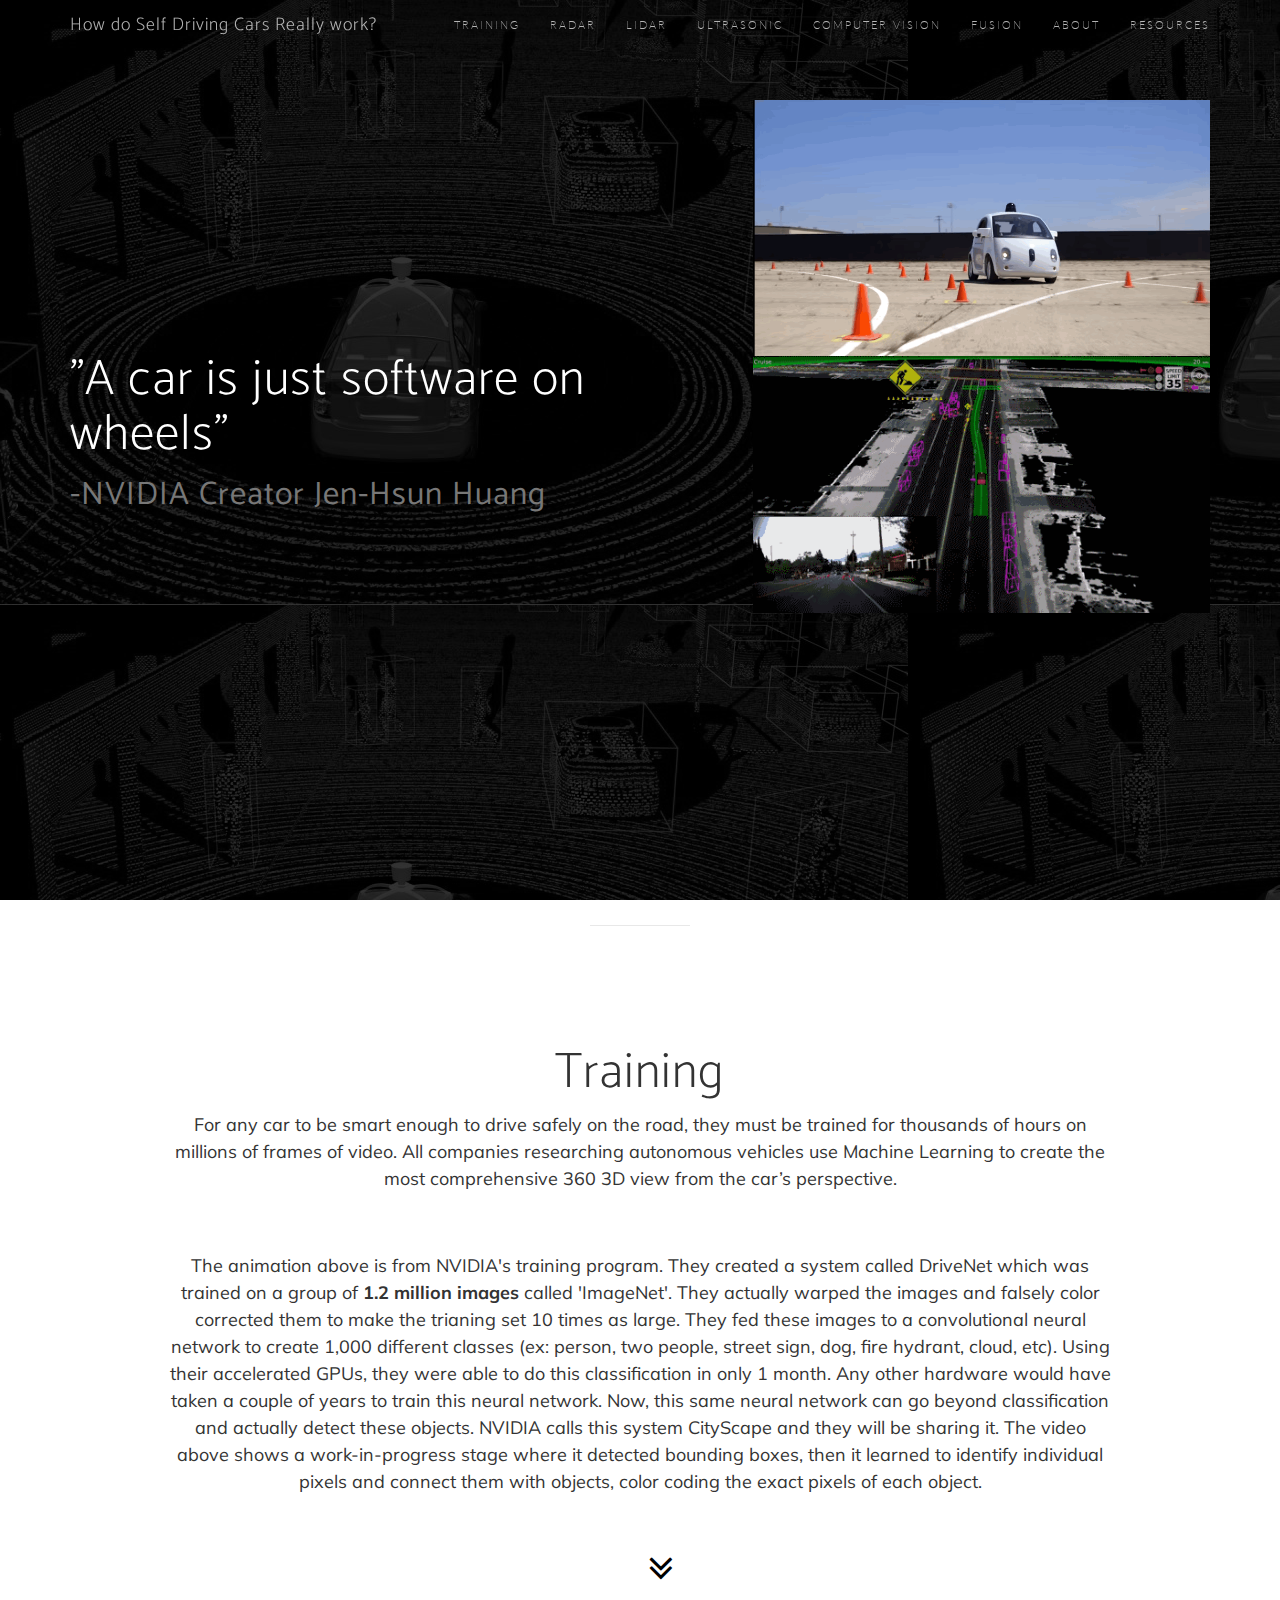
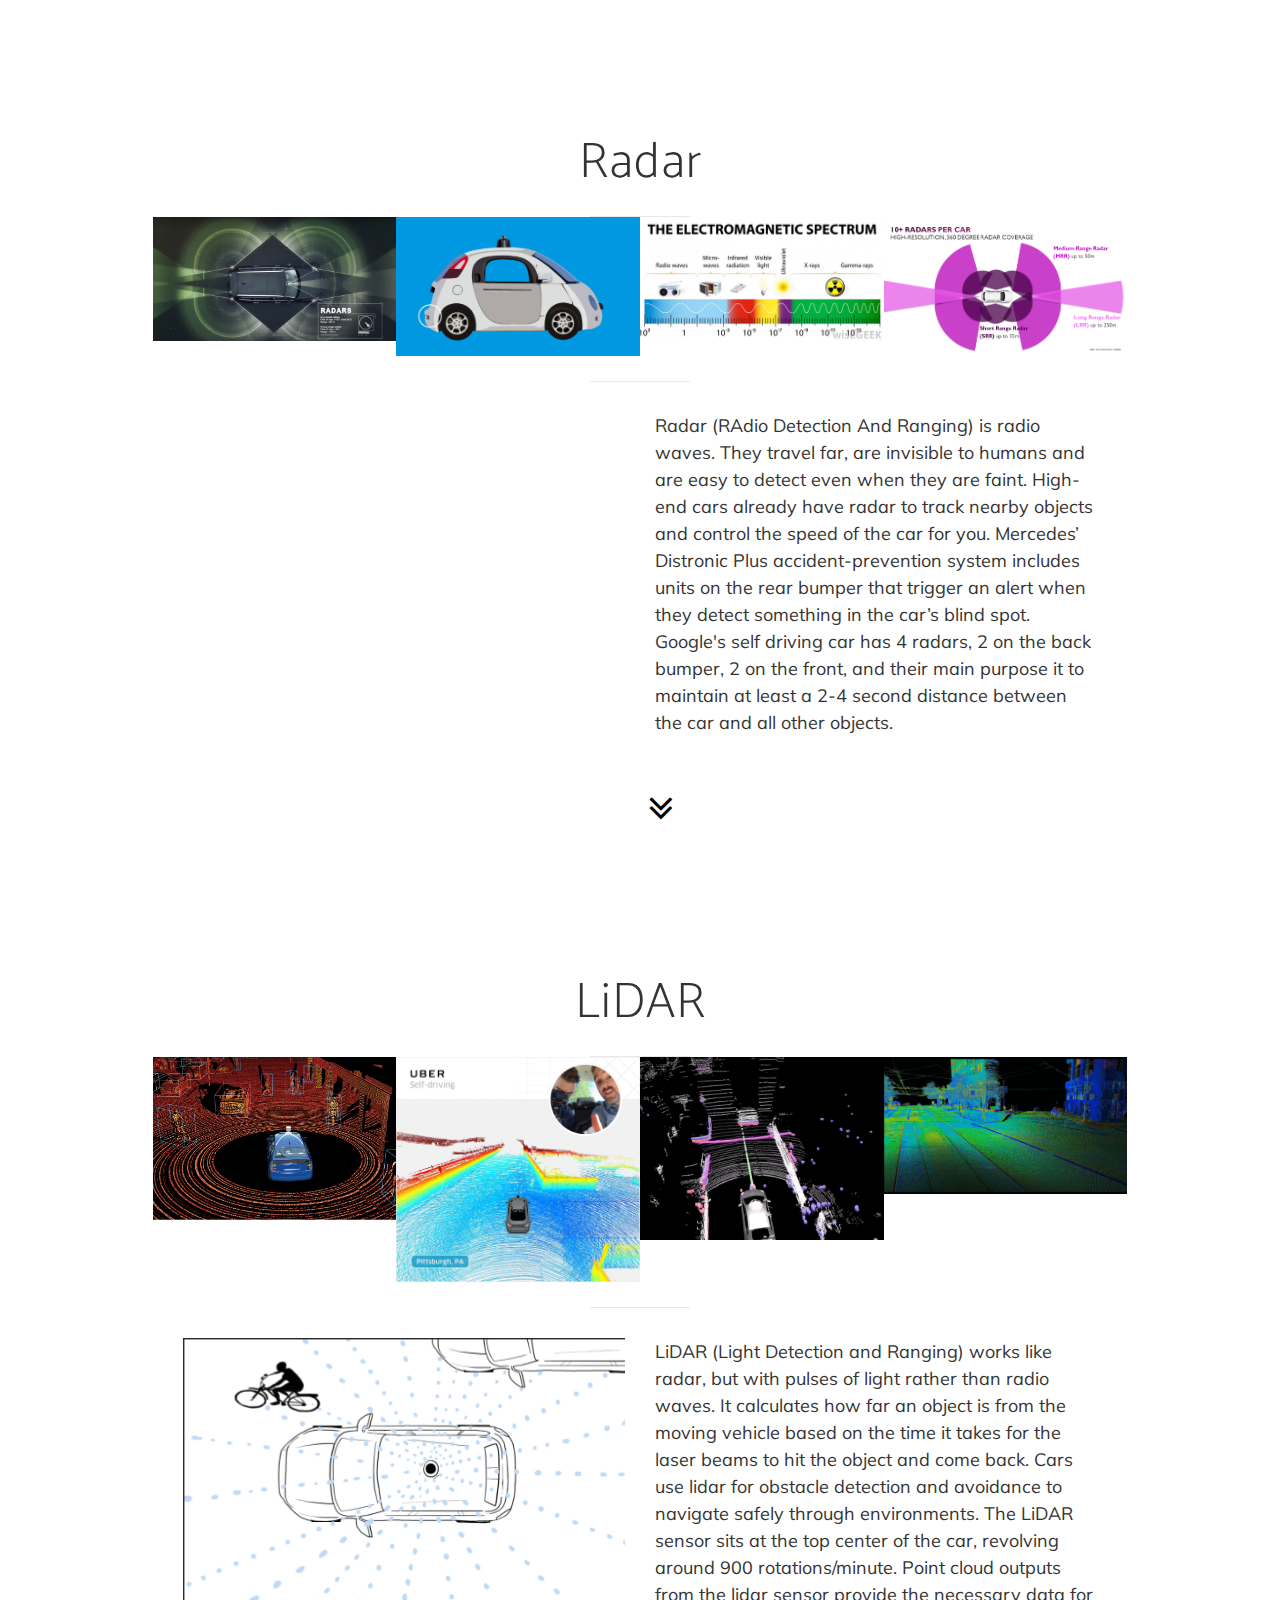
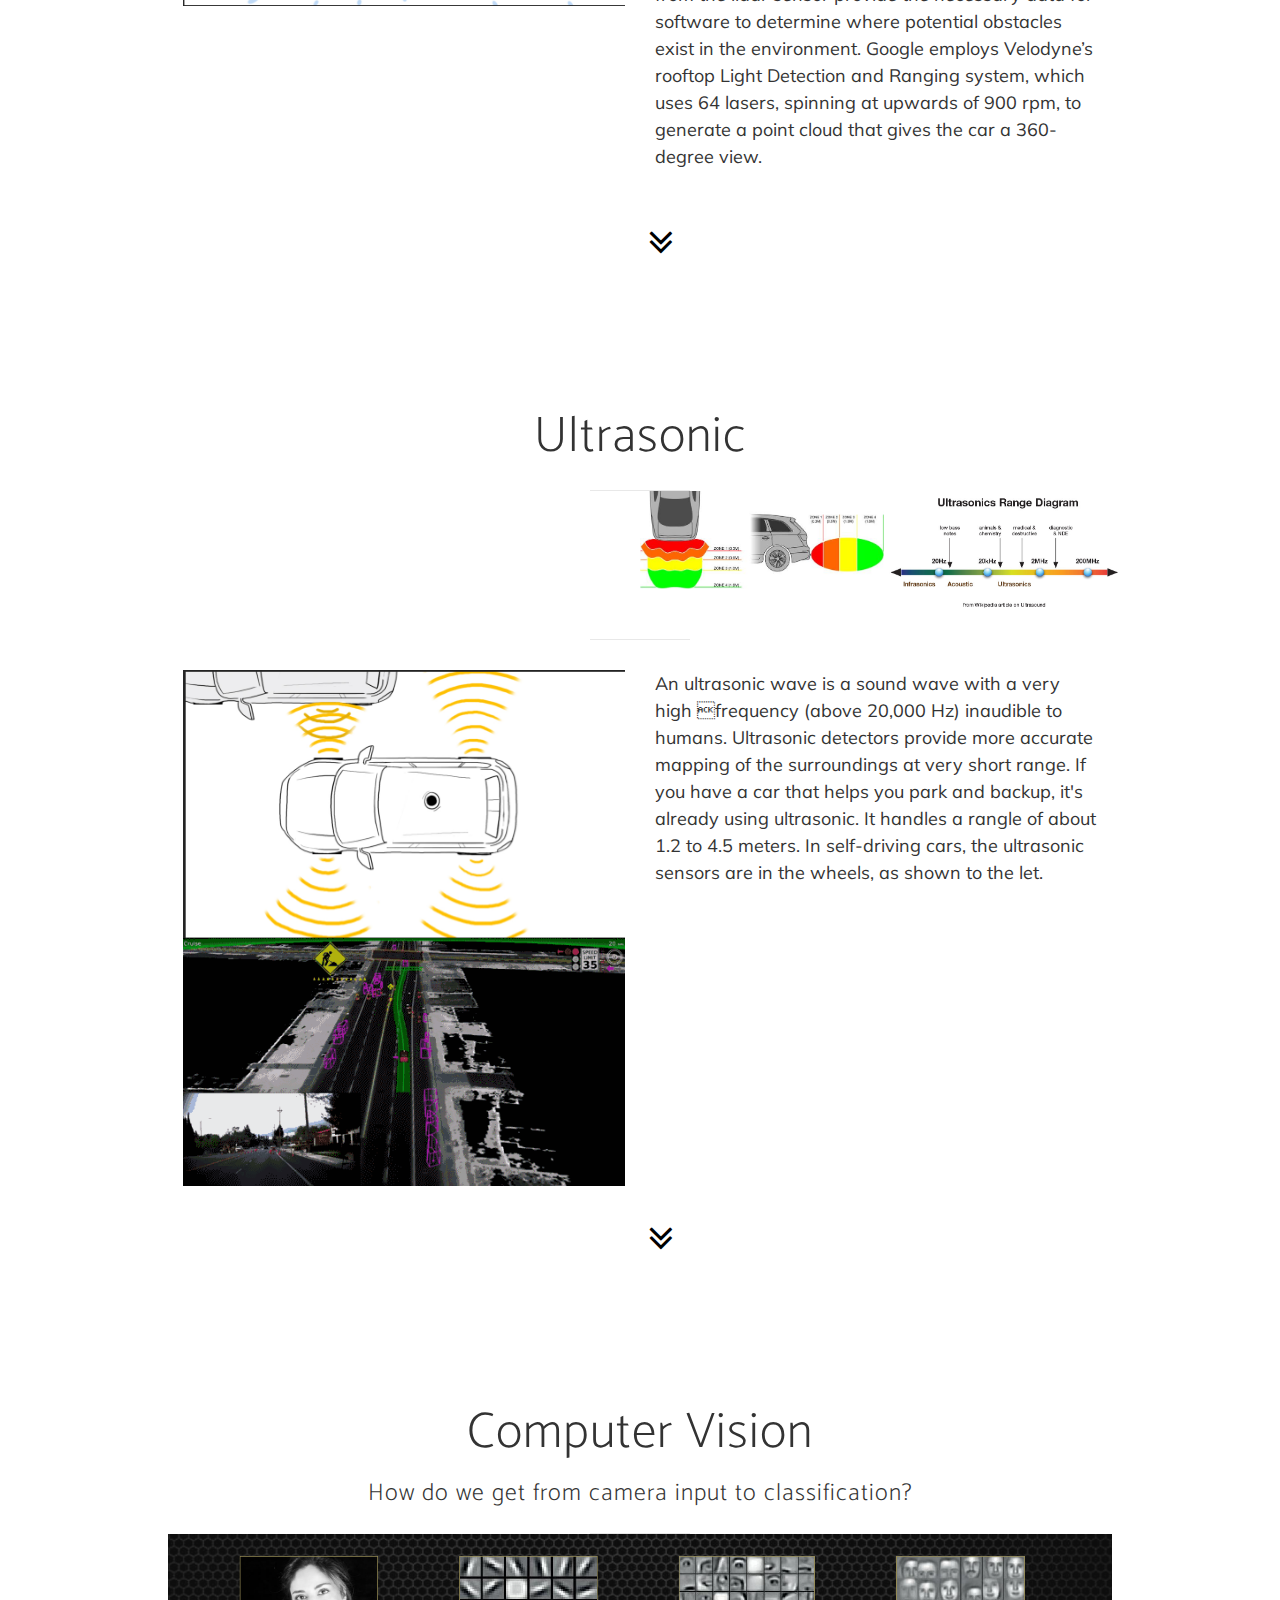
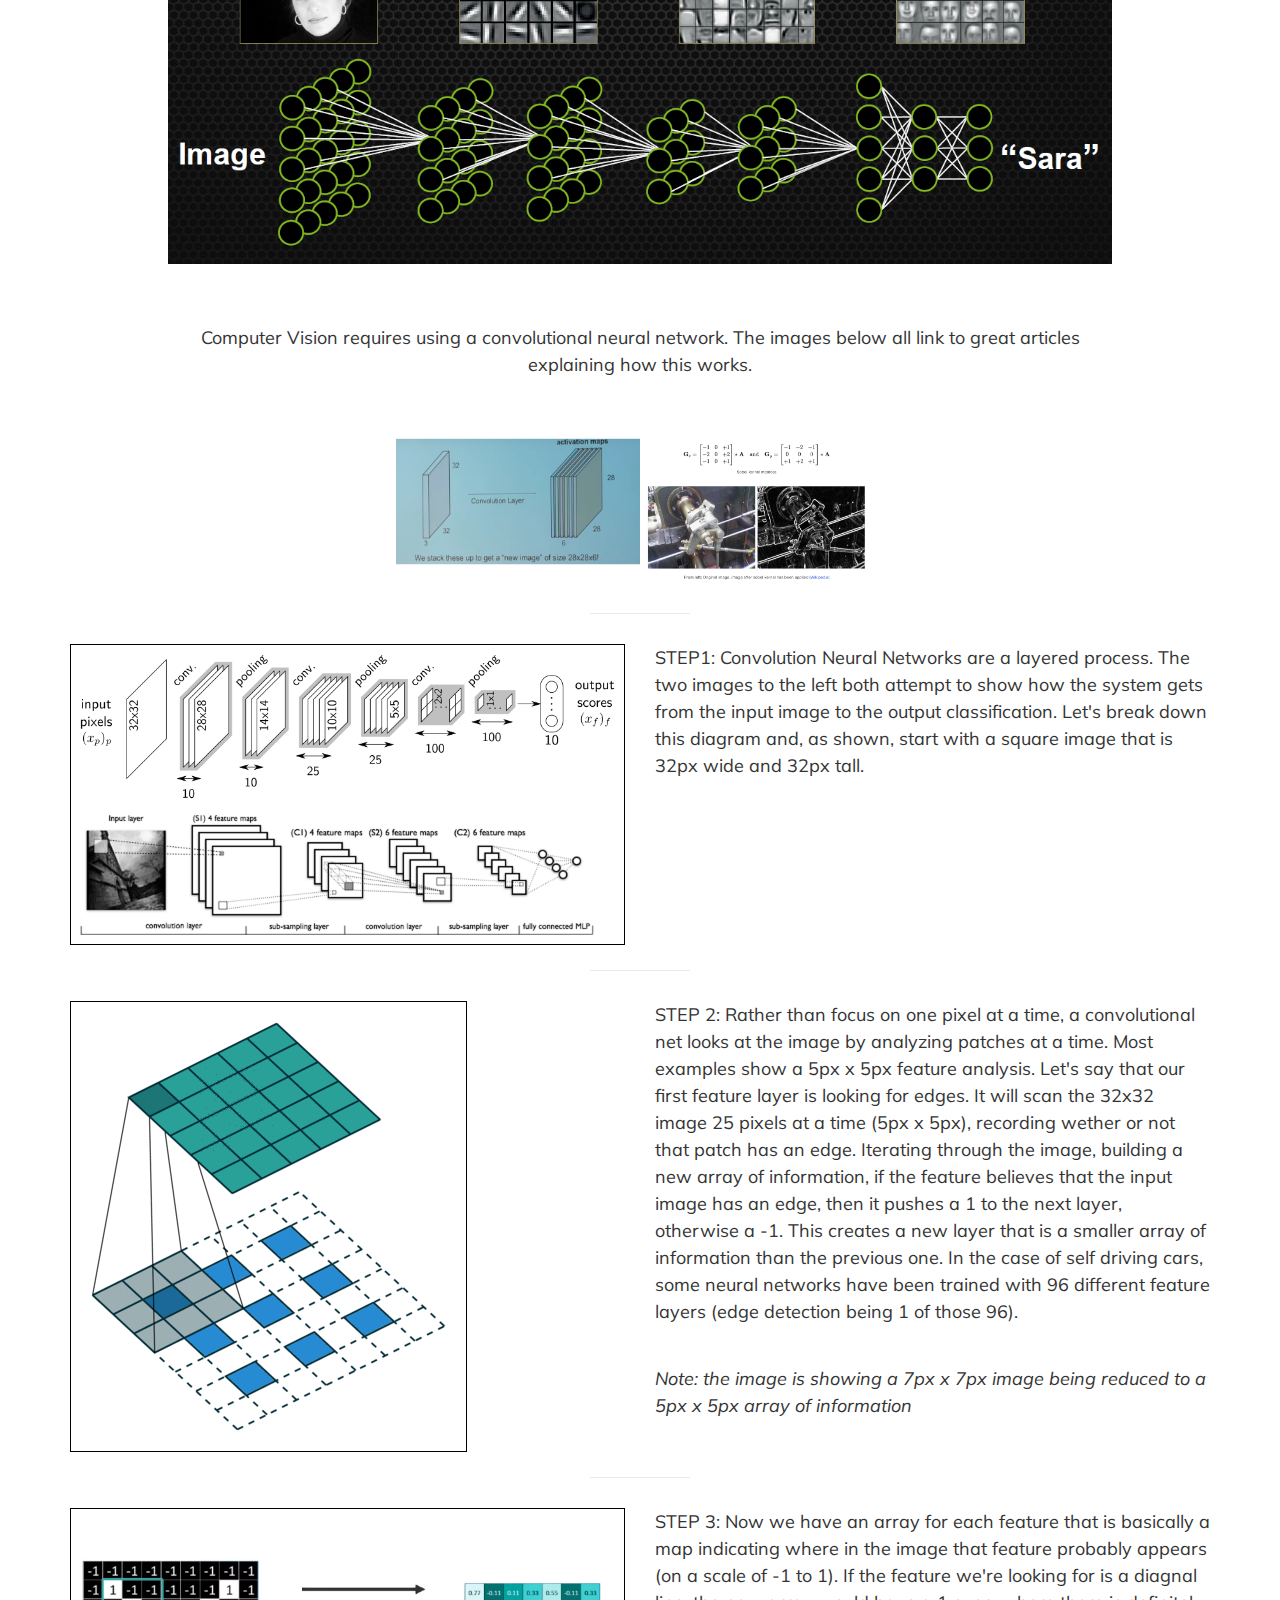
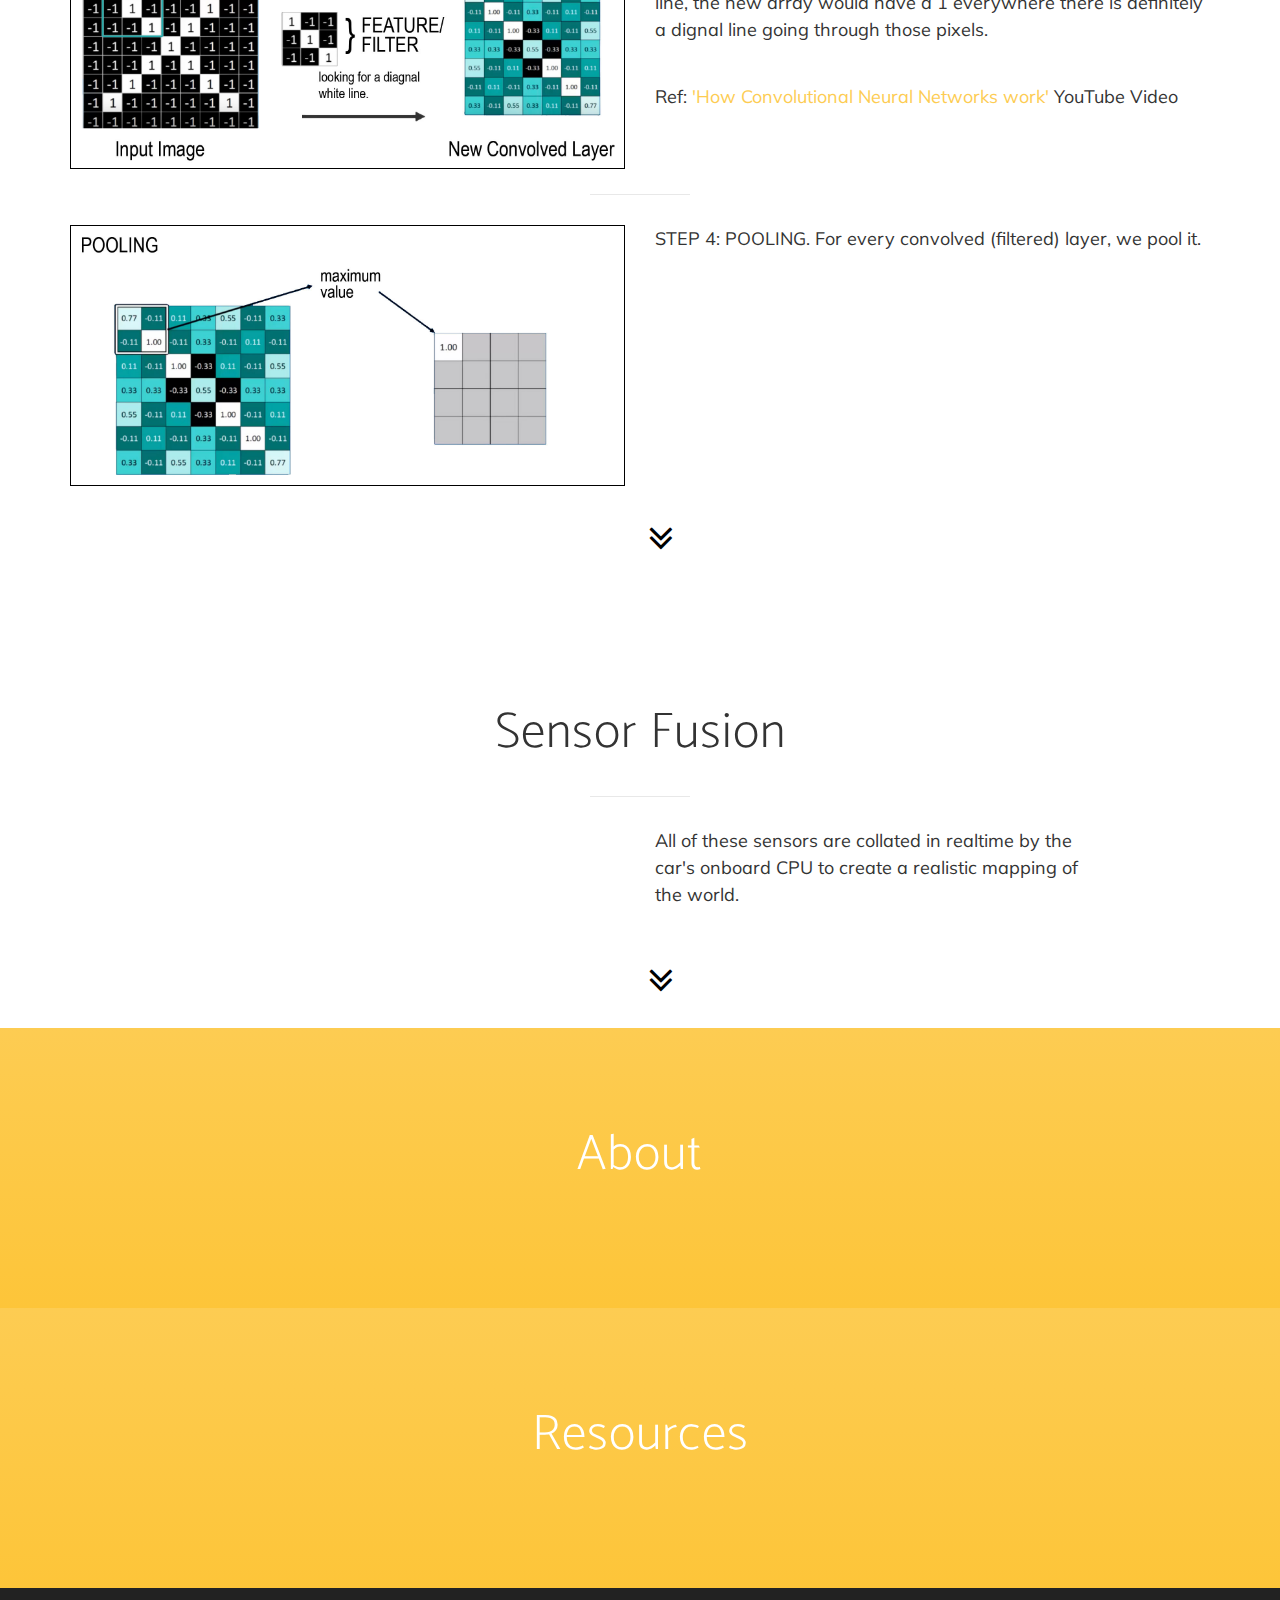
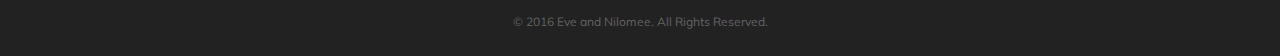
==== index.html @ af807de6 "added us drawing" ====
<!DOCTYPE html>
<html lang="en">

<head>

  <meta charset="utf-8">
  <meta http-equiv="X-UA-Compatible" content="IE=edge">
  <meta name="viewport" content="width=device-width, initial-scale=1">
  <meta name="description" content="">
  <meta name="author" content="">

  <title>Software on Wheels</title>

  <!-- Bootstrap Core CSS -->
  <link href="vendor/bootstrap/css/bootstrap.min.css" rel="stylesheet">

  <!-- Custom Fonts -->
  <link href="https://fonts.googleapis.com/css?family=Lato" rel="stylesheet">
  <link href="https://fonts.googleapis.com/css?family=Catamaran:100,200,300,400,500,600,700,800,900" rel="stylesheet">
  <link href="https://fonts.googleapis.com/css?family=Muli" rel="stylesheet">

  <!-- Plugin CSS -->
  <link rel="stylesheet" href="vendor/font-awesome/css/font-awesome.min.css">
  <link rel="stylesheet" href="vendor/simple-line-icons/css/simple-line-icons.css">
  <link rel="stylesheet" href="vendor/device-mockups/device-mockups.min.css">

  <!-- Theme CSS -->
  <link href="css/new-age.css" rel="stylesheet">



</head>

<body id="page-top">

  <nav id="mainNav" class="navbar navbar-default navbar-fixed-top">
    <div class="container">
      <!-- Brand and toggle get grouped for better mobile display -->
      <div class="navbar-header">
        <button type="button" class="navbar-toggle collapsed" data-toggle="collapse" data-target="#bs-example-navbar-collapse-1">
          <span class="sr-only">Toggle navigation</span> Menu <i class="fa fa-bars"></i>
        </button>
        <a class="navbar-brand page-scroll" href="#page-top">How do Self Driving Cars Really work?
        </a>
      </div>

      <!-- Collect the nav links, forms, and other content for toggling -->
      <div class="collapse navbar-collapse" id="bs-example-navbar-collapse-1">
        <ul class="nav navbar-nav navbar-right">
          <li>
            <a class="page-scroll" href="#training">Training</a>
          </li>
          <li>
            <a class="page-scroll" href="#radar">Radar</a>
          </li>

          <li>
            <a class="page-scroll" href="#lidar">Lidar</a>
          </li>

          <li>
            <a class="page-scroll" href="#ultrasonic">UltraSonic</a>
          </li>

          <li>
            <a class="page-scroll" href="#cv">Computer Vision</a>
          </li>
          <li>
            <a class="page-scroll" href="#fusion">Fusion</a>
          </li>
          <!-- <li>
          <a class="page-scroll" href="#contact">GPS</a>
        </li> -->
        <li>
          <a class="page-scroll" href="#about">About</a>
        </li>
        <li>
          <a class="page-scroll" href="#resources">Resources</a>
        </li>
      </ul>
    </div>
    <!-- /.navbar-collapse -->
  </div>
  <!-- /.container-fluid -->
</nav>

<header>
  <div class="container">
    <div class="row">
      <div class="col-sm-7">
        <div class="header-content">
          <div class="header-content-inner">
            <h1>"A car is just software on wheels" <br><small>-NVIDIA Creator Jen-Hsun Huang
            </small></h1>
          </div>
        </div>
      </div>
      <div class="col-sm-5">

        <div class="device-container">
          <a href="http://vicinitysolutions.co.nz/geoblog.php" target="_blank">
            <img src="img/cd.gif" class="img-responsive" alt="" >
          </a>
          <a href="http://slides.com/wilthomason/computer-vision" target="_blank">
            <img src="img/roadcv.gif" class="img-responsive" alt="" >
          </a>
          <!--  <div class="device-mockup iphone6_plus portrait white">
          <div class="device">
          <div class="screen">
          <img src="img/lidar/1.jpg" class="img-responsive" alt="">
        </div>
        <div class="button">
      </div>
    </div>
  </div>-->
</div>
</div>
</div>
</div>
</header>

<hr width="90%"></hr>


<section id="training" class="features">
  <div class="container">
    <div class="row">
      <div class="col-lg-10 col-lg-offset-1 text-center">
        <h2>Training</h2>


        <p> For any car to be smart enough to drive safely on the road, they must be trained for thousands of hours on millions of frames of video.

          All companies researching autonomous vehicles use Machine Learning to create the most comprehensive 360 3D view from the car’s perspective.


        </p>
        <a href="https://www.youtube.com/watch?v=KkpxA5rXjmA" target="_blank">
          <img src="img/lidar/cv.gif" alt=""></a>
          <br>
          <br>
          <p>The animation above is from NVIDIA's training program. They created a system called DriveNet which was trained on a group of <strong> 1.2 million images</strong> called 'ImageNet'. They actually warped the images and falsely color corrected them to make the trianing set 10 times as large.
            They fed these images to a convolutional neural network to create 1,000 different classes (ex: person, two people, street sign, dog, fire hydrant, cloud, etc). Using their accelerated GPUs, they
            were able to do this classification in only 1 month. Any other hardware would have taken a couple of years to train this neural network.
            Now, this same neural network can go beyond classification and actually detect these objects. NVIDIA calls this system CityScape and they will be sharing it. The video above shows a work-in-progress stage where it detected bounding boxes, then it learned to identify individual pixels and connect them with objects, color coding the exact pixels of each object.
          </p>


        </div>
      </div>
      <div class="col-sm-6">

        <!-- <p>Radar is Radio waves.
        They travel far, are invisible to humans and are easy to detect even when they are faint. High-end cars already bristle with radar, which can track nearby objects. For instance, Mercedes’ Distronic Plus, an accident-prevention system, includes units on the rear bumper that trigger an alert when they detect something in the car’s blind spot.
      </p> -->
    </div>

  </div>
</div>
</div>
<a href="#radar" class="btn btn-circle page-scroll"><i class="fa fa-angle-double-down animated"></i></a>


</section>





<section id="radar" class="features">
  <div class="container">
    <div class="row">
      <div class="col-lg-10 col-lg-offset-1 text-center">
        <h2>Radar</h2>
        <hr class="small">
        <div class="row">
          <div class="col-sm-3" id="tight-grid">
            <div class="portfolio-item">
              <a href="https://www.youtube.com/watch?v=rmY1irCK3iw">
                <img class="img-portfolio img-responsive" src="img/radar/radar.png">
              </a>
            </div>
          </div>
          <div class="col-sm-3" id="tight-grid">
            <div class="portfolio-item">
              <a href="#">
                <img class="img-portfolio img-responsive" src="img/radar/grad.png">
              </a>
            </div>
          </div>
          <div class="col-sm-3" id="tight-grid">
            <div class="portfolio-item">
              <a href="#">
                <img class="img-portfolio img-responsive" src="img/radar/spectrum.jpg">
              </a>
            </div>
          </div>
          <div class="col-sm-3" id="tight-grid">
            <div class="portfolio-item">
              <a href="#">
                <img class="img-portfolio img-responsive" src="img/radar/large.png">
              </a>
            </div>
          </div>
        </div>

      </div>

    </div>

  </div>
  <hr class="spacer"></hr>
  <div class="container">
    <div class="row">
      <div class="col-lg-10 col-lg-offset-1 text-left">
        <div class="col-sm-6">

          <div class="device-container">
            <img src="img/drawing_radar2.jpg" class="img-responsive" alt="" >


            <!-- <a href="http://slides.com/wilthomason/computer-vision" target="_blank">
              <img src="img/roadcv.gif" class="img-responsive" alt="" >
            </a> -->

          </div>
        </div>
        <div class="col-sm-6">

          <p>Radar (RAdio Detection And Ranging) is radio waves.
            They travel far, are invisible to humans and are easy to detect even when they are faint. High-end cars already have radar to track nearby objects and control the speed of the car for you. Mercedes’ Distronic Plus accident-prevention system includes units on the rear bumper that trigger an alert when they detect something in the car’s blind spot. Google's self driving car has 4 radars, 2 on the back bumper, 2 on the front, and their main purpose it to maintain at least a 2-4 second distance between the car and all other objects.
          </p>
        </div>

      </div>
    </div>
  </div>
  <a href="#lidar" class="btn btn-circle page-scroll"><i class="fa fa-angle-double-down animated"></i></a>


</section>









<section id="lidar" class="features">
  <div class="container">
    <div class="row">
      <div class="col-lg-10 col-lg-offset-1 text-center">
        <h2>LiDAR</h2>
        <hr class="small">
        <div class="row">
          <div class="col-sm-3" id="tight-grid">
            <div class="portfolio-item">
              <a href="#">
                <img class="img-portfolio img-responsive" src="img/lidar/1.jpg">
              </a>
            </div>
          </div>
          <div class="col-sm-3" id="tight-grid">
            <div class="portfolio-item">
              <a href="#">
                <img class="img-portfolio img-responsive" src="img/lidar/0.gif">
              </a>
            </div>
          </div>
          <div class="col-sm-3" id="tight-grid">
            <div class="portfolio-item">
              <a href="#">
                <img class="img-portfolio img-responsive" src="img/lidar/2.gif">
              </a>
            </div>
          </div>
          <div class="col-sm-3" id="tight-grid">
            <div class="portfolio-item">
              <a href="#">
                <img class="img-portfolio img-responsive" src="img/lidar/3.gif">
              </a>
            </div>
          </div>
        </div>

      </div>

    </div>

  </div>
  <hr class="spacer"></hr>
  <div class="container">
    <div class="row">
      <div class="col-lg-10 col-lg-offset-1 text-left">
        <div class="col-sm-6">

          <div class="device-container">
            <a href="" target="_blank">
              <img src="img/drawing_lidar1.jpg" class="img-responsive" alt="" >
            </a>
            <!-- <a href="http://slides.com/wilthomason/computer-vision" target="_blank">
              <img src="img/roadcv.gif" class="img-responsive" alt="" >
            </a> -->

          </div>
        </div>
        <div class="col-sm-6">

          <p>LiDAR (Light Detection and Ranging) works like radar, but with pulses of light rather than radio waves.
            It calculates how far an object is from the moving vehicle based on the time it takes for the laser beams to hit the object and come back.

            Cars use lidar for obstacle detection and avoidance to navigate safely through environments. The LiDAR sensor sits at the top center of the car, revolving around 900 rotations/minute. Point cloud outputs from the lidar sensor provide the necessary data for software to determine where potential obstacles exist in the environment. Google employs Velodyne’s rooftop Light Detection and Ranging system, which uses 64 lasers, spinning at upwards of 900 rpm, to generate a point cloud that gives the car a 360-degree view.
          </p>
        </div>

      </div>
    </div>
  </div>

  <a href="#ultrasonic" class="btn btn-circle page-scroll"><i class="fa fa-angle-double-down animated"></i></a>


</section>






<section id="ultrasonic" class="features">
  <div class="container">
    <div class="row">
      <div class="col-lg-10 col-lg-offset-1 text-center">
        <h2>Ultrasonic</h2>
        <hr class="small">
        <div class="row">
          <div class="col-sm-3" id="tight-grid">
            <div class="portfolio-item">
              <a href="#">
                <!-- <img class="img-portfolio img-responsive" src="img/bg-cta.jpg"> -->
              </a>
            </div>
          </div>
          <div class="col-sm-3" id="tight-grid">
            <div class="portfolio-item">
              <a href="#">
                <!-- <img class="img-portfolio img-responsive" src="img/bg-cta.jpg"> -->
              </a>
            </div>
          </div>
          <div class="col-sm-3" id="tight-grid">
            <div class="portfolio-item">
              <a href="#">
                <img class="img-portfolio img-responsive" src="img/ultra/2.jpg">
              </a>
            </div>
          </div>
          <div class="col-sm-3" id="tight-grid">
            <div class="portfolio-item">
              <a href="#">
                <img class="img-portfolio img-responsive" src="img/ultra/1.jpg">
              </a>
            </div>
          </div>
        </div>

      </div>

    </div>

  </div>
  <hr class="spacer"></hr>
  <div class="container">
    <div class="row">
      <div class="col-lg-10 col-lg-offset-1 text-left">
        <div class="col-sm-6">

          <div class="device-container">
              <img src="img/drawing_radar1.jpg" class="img-responsive" alt="" >

            <a href="http://slides.com/wilthomason/computer-vision" target="_blank">
              <img src="img/roadcv.gif" class="img-responsive" alt="" >
            </a>

          </div>
        </div>
        <div class="col-sm-6">

          <p>An ultrasonic wave is a sound wave with a very high frequency (above 20,000 Hz) inaudible to humans. Ultrasonic detectors provide more accurate mapping of the surroundings at very short range. If you have a car that helps you park and backup, it's already using ultrasonic. It handles a rangle of about 1.2 to 4.5 meters. In self-driving cars, the ultrasonic sensors are in the wheels, as shown to the let.
          </p>
        </div>

      </div>
    </div>
    <a href="#cv" class="btn btn-circle page-scroll"><i class="fa fa-angle-double-down animated"></i></a>
  </div>


</section>




<section id="cv" class="features">
  <div class="container">
    <div class="row">
      <div class="col-lg-10 col-lg-offset-1 text-center">
        <h2>Computer Vision</h2>
        <h3>How do we get from camera input to classification?</h3>
        <hr class="small">
        <a href="#">
          <img class="img-portfolio img-responsive" src="img/sara.png">
        </a>
        <br>
        <br>
        <br>
        <p>Computer Vision requires using a convolutional neural network. The images below all link to great articles explaining how this works.
        </p>
        <br><br>
        <div class="row">
          <div class="col-sm-3" id="tight-grid">
            <div class="portfolio-item">
              <iframe class="img-portfolio img-responsive" width="284" height="160" src="https://www.youtube.com/embed/FmpDIaiMIeA" frameborder="0" allowfullscreen></iframe>
              <!-- <a href="https://www.youtube.com/watch?v=FmpDIaiMIeA">
              <img class="img-portfolio img-responsive" src="img/cv/cv1.png">
            </a> -->
          </div>
        </div>
        <div class="col-sm-3" id="tight-grid">
          <div class="portfolio-item">
            <a href="https://medium.com/technologymadeeasy/the-best-explanation-of-convolutional-neural-networks-on-the-internet-fbb8b1ad5df8#.l7ge7e5l0" target="_blank">
              <img class="img-portfolio img-responsive" src="img/cv/cvB.png">
            </a>
          </div>
        </div>
        <div class="col-sm-3" id="tight-grid">
          <div class="portfolio-item">
            <a href="https://indico.io/blog/exploring-computer-vision-convolutional-neural-nets/" target="_blank">
              <img class="img-portfolio img-responsive" src="img/cv/cv2.png">
            </a>
          </div>

        </div>
        <div class="col-sm-3" id="tight-grid">
          <div class="portfolio-item">
            <a href="#">
              <!-- <img class="img-portfolio img-responsive" src="img/ultra/1.jpg"> -->
            </a>
          </div>
        </div>


      </div>

    </div>

  </div>

</div>
<hr class="spacer"></hr>
<div class="container">
  <div class="row">
    <!-- <div class="col-lg-10 col-lg-offset-1 text-left"> -->
      <div class="col-sm-6">

        <div class="device-container bordered-img">
          <a href="" target="_blank">
            <img src="img/cv/cv_layers.png" class="img-responsive" alt="" >
          </a>
          <a href="" target="_blank">
            <img src="img/cv/cv_layers2.png" class="img-responsive" alt="" >
          </a>



        </div>
      </div>
      <div class="col-sm-6">

        <div class="device-container">
          <p>STEP1: Convolution Neural Networks are a layered process. The two images to the left both attempt to show how the system gets from the input image to the output classification. Let's break down this diagram and, as shown, start with a square image that is 32px wide and 32px tall.</p>


        </div>
      </div>





  </div>

    <hr class="spacer"></hr>

  <div class="row">
      <div class="col-sm-6">
        <div class="device-container">
          <a href="" target="_blank">
            <img src="img/cv/cv_feature.gif" class="img-responsive bordered-img" alt="">
          </a>
        </div>
      </div>
      <div class="col-sm-6">

        <div class="device-container">
          <p>STEP 2: Rather than focus on one pixel at a time, a convolutional net looks at the image by analyzing patches at a time. Most examples show a 5px x 5px feature analysis. Let's say that our first feature layer is looking for edges. It will scan the 32x32 image 25 pixels at a time (5px x 5px), recording wether or not that patch has an edge. Iterating through the image, building a new array of information, if the feature believes that the input image has an edge, then it pushes a 1 to the next layer, otherwise a -1.
            This creates a new layer that is a smaller array of information than the previous one.
            In the case of self driving cars, some neural networks have been trained with 96 different feature layers (edge detection being 1 of those 96).
          </p>
          <br>
          <p><i>Note: the image is showing a 7px x 7px image being reduced to a 5px x 5px array of information</i></p>
        </div>
      </div>
  </div>


  <hr class="spacer"></hr>

<div class="row">
    <div class="col-sm-6">
      <div class="device-container">
        <a href="" target="_blank">
          <img src="img/cv/pooling.jpg" class="img-responsive bordered-img" alt="">
        </a>
      </div>
    </div>
    <div class="col-sm-6">

      <div class="device-container">
        <p>STEP 3: Now we have an array for each feature that is basically a map indicating where in the image that feature probably appears (on a scale of -1 to 1). If the feature we're looking for is a diagnal line, the new array would have a 1 everywhere there is definitely a dignal line going through those pixels.
        </p>

        <br>
        <p>Ref: <a href="https://www.youtube.com/watch?v=FmpDIaiMIeA"> 'How Convolutional Neural Networks work' </a> YouTube Video</p>
      </div>
    </div>
</div>




<hr class="spacer"></hr>

<div class="row">
  <div class="col-sm-6">
    <div class="device-container">
      <a href="" target="_blank">
        <img src="img/cv/poolingB.jpg" class="img-responsive bordered-img" alt="">
      </a>
    </div>
  </div>
  <div class="col-sm-6">

    <div class="device-container">
      <p>STEP 4: POOLING. For every convolved (filtered) layer, we pool it.
      </p>

      <br>
    </div>
  </div>
</div>






</div>







<a href="#fusion" class="btn btn-circle page-scroll"><i class="fa fa-angle-double-down animated"></i></a>


</section>


<section id="fusion" class="features">
  <div class="container">
    <div class="row">
      <div class="col-lg-10 col-lg-offset-1 text-center">
        <h2>Sensor Fusion</h2>
        <!-- <h3>How do we get from camera input to classification?</h3> -->

        <a href="#">
          <!-- <img class="img-portfolio img-responsive" src="img/sara.png"> -->
        </a>
        <div class="row">


        </div>

      </div>

    </div>

  </div>
  <hr class="spacer"></hr>
  <div class="container">
    <div class="row">
      <div class="col-lg-10 col-lg-offset-1 text-left">
        <div class="col-sm-6">

          <!-- <div class="device-container">
          <a href="http://vicinitysolutions.co.nz/geoblog.php" target="_blank">
          <img src="img/cd.gif" class="img-responsive" alt="" >
        </a>
        <a href="http://slides.com/wilthomason/computer-vision" target="_blank">
        <img src="img/roadcv.gif" class="img-responsive" alt="" >
      </a>

    </div> -->
  </div>
  <div class="col-sm-6">

    <p>All of these sensors are collated in realtime by the car's onboard CPU to create a realistic mapping of the world.
    </p>
  </div>

</div>
</div>
</div>
<a href="#about" class="btn btn-circle page-scroll"><i class="fa fa-angle-double-down animated"></i></a>


</section>

<!-- <section>
  <h2>Conclusion</h2>
  <p>On September 19, U.S. auto safety regulators released the <a href="https://www.transportation.gov/AV/federal-automated-vehicles-policy-september-2016">Department of Transportation’s Federal Automated Vehicles Policy</a>, effectively giving tech companies and automakers a greenlight to eliminate human supervision over autonomous vehicles. </p>
</section> -->





<section id="about" class="contact bg-primary">
  <div class="container">
    <h2>About</h2>

  </section>

  <section id="resources" class="contact bg-primary">
    <div class="container">
      <h2>Resources</h2>

    </section>

    <footer>
      <div class="container">
        <p>&copy; 2016 Eve and Nilomee. All Rights Reserved.</p>

      </div>
    </footer>

    <!-- jQuery -->
    <script src="vendor/jquery/jquery.min.js"></script>

    <!-- Bootstrap Core JavaScript -->
    <script src="vendor/bootstrap/js/bootstrap.min.js"></script>

    <!-- Plugin JavaScript -->
    <script src="https://cdnjs.cloudflare.com/ajax/libs/jquery-easing/1.3/jquery.easing.min.js"></script>

    <!-- Theme JavaScript -->
    <script src="js/new-age.min.js"></script>

  </body>

  </html>
---- vendor/simple-line-icons/css/simple-line-icons.css ----
@font-face {
  font-family: 'simple-line-icons';
  src: url('../fonts/Simple-Line-Icons.eot?v=2.3.2');
  src: url('../fonts/Simple-Line-Icons.eot?v=2.3.2#iefix') format('embedded-opentype'), url('../fonts/Simple-Line-Icons.woff2?v=2.3.2') format('woff2'), url('../fonts/Simple-Line-Icons.ttf?v=2.3.2') format('truetype'), url('../fonts/Simple-Line-Icons.woff?v=2.3.2') format('woff'), url('../fonts/Simple-Line-Icons.svg?v=2.3.2#simple-line-icons') format('svg');
  font-weight: normal;
  font-style: normal;
}
/*
 Use the following CSS code if you want to have a class per icon.
 Instead of a list of all class selectors, you can use the generic [class*="icon-"] selector, but it's slower:
*/
.icon-user,
.icon-people,
.icon-user-female,
.icon-user-follow,
.icon-user-following,
.icon-user-unfollow,
.icon-login,
.icon-logout,
.icon-emotsmile,
.icon-phone,
.icon-call-end,
.icon-call-in,
.icon-call-out,
.icon-map,
.icon-location-pin,
.icon-direction,
.icon-directions,
.icon-compass,
.icon-layers,
.icon-menu,
.icon-list,
.icon-options-vertical,
.icon-options,
.icon-arrow-down,
.icon-arrow-left,
.icon-arrow-right,
.icon-arrow-up,
.icon-arrow-up-circle,
.icon-arrow-left-circle,
.icon-arrow-right-circle,
.icon-arrow-down-circle,
.icon-check,
.icon-clock,
.icon-plus,
.icon-minus,
.icon-close,
.icon-exclamation,
.icon-organization,
.icon-trophy,
.icon-screen-smartphone,
.icon-screen-desktop,
.icon-plane,
.icon-notebook,
.icon-mustache,
.icon-mouse,
.icon-magnet,
.icon-energy,
.icon-disc,
.icon-cursor,
.icon-cursor-move,
.icon-crop,
.icon-chemistry,
.icon-speedometer,
.icon-shield,
.icon-screen-tablet,
.icon-magic-wand,
.icon-hourglass,
.icon-graduation,
.icon-ghost,
.icon-game-controller,
.icon-fire,
.icon-eyeglass,
.icon-envelope-open,
.icon-envelope-letter,
.icon-bell,
.icon-badge,
.icon-anchor,
.icon-wallet,
.icon-vector,
.icon-speech,
.icon-puzzle,
.icon-printer,
.icon-present,
.icon-playlist,
.icon-pin,
.icon-picture,
.icon-handbag,
.icon-globe-alt,
.icon-globe,
.icon-folder-alt,
.icon-folder,
.icon-film,
.icon-feed,
.icon-drop,
.icon-drawer,
.icon-docs,
.icon-doc,
.icon-diamond,
.icon-cup,
.icon-calculator,
.icon-bubbles,
.icon-briefcase,
.icon-book-open,
.icon-basket-loaded,
.icon-basket,
.icon-bag,
.icon-action-undo,
.icon-action-redo,
.icon-wrench,
.icon-umbrella,
.icon-trash,
.icon-tag,
.icon-support,
.icon-frame,
.icon-size-fullscreen,
.icon-size-actual,
.icon-shuffle,
.icon-share-alt,
.icon-share,
.icon-rocket,
.icon-question,
.icon-pie-chart,
.icon-pencil,
.icon-note,
.icon-loop,
.icon-home,
.icon-grid,
.icon-graph,
.icon-microphone,
.icon-music-tone-alt,
.icon-music-tone,
.icon-earphones-alt,
.icon-earphones,
.icon-equalizer,
.icon-like,
.icon-dislike,
.icon-control-start,
.icon-control-rewind,
.icon-control-play,
.icon-control-pause,
.icon-control-forward,
.icon-control-end,
.icon-volume-1,
.icon-volume-2,
.icon-volume-off,
.icon-calendar,
.icon-bulb,
.icon-chart,
.icon-ban,
.icon-bubble,
.icon-camrecorder,
.icon-camera,
.icon-cloud-download,
.icon-cloud-upload,
.icon-envelope,
.icon-eye,
.icon-flag,
.icon-heart,
.icon-info,
.icon-key,
.icon-link,
.icon-lock,
.icon-lock-open,
.icon-magnifier,
.icon-magnifier-add,
.icon-magnifier-remove,
.icon-paper-clip,
.icon-paper-plane,
.icon-power,
.icon-refresh,
.icon-reload,
.icon-settings,
.icon-star,
.icon-symbol-female,
.icon-symbol-male,
.icon-target,
.icon-credit-card,
.icon-paypal,
.icon-social-tumblr,
.icon-social-twitter,
.icon-social-facebook,
.icon-social-instagram,
.icon-social-linkedin,
.icon-social-pinterest,
.icon-social-github,
.icon-social-google,
.icon-social-reddit,
.icon-social-skype,
.icon-social-dribbble,
.icon-social-behance,
.icon-social-foursqare,
.icon-social-soundcloud,
.icon-social-spotify,
.icon-social-stumbleupon,
.icon-social-youtube,
.icon-social-dropbox {
  font-family: 'simple-line-icons';
  speak: none;
  font-style: normal;
  font-weight: normal;
  font-variant: normal;
  text-transform: none;
  line-height: 1;
  /* Better Font Rendering =========== */
  -webkit-font-smoothing: antialiased;
  -moz-osx-font-smoothing: grayscale;
}
.icon-user:before {
  content: "\e005";
}
.icon-people:before {
  content: "\e001";
}
.icon-user-female:before {
  content: "\e000";
}
.icon-user-follow:before {
  content: "\e002";
}
.icon-user-following:before {
  content: "\e003";
}
.icon-user-unfollow:before {
  content: "\e004";
}
.icon-login:before {
  content: "\e066";
}
.icon-logout:before {
  content: "\e065";
}
.icon-emotsmile:before {
  content: "\e021";
}
.icon-phone:before {
  content: "\e600";
}
.icon-call-end:before {
  content: "\e048";
}
.icon-call-in:before {
  content: "\e047";
}
.icon-call-out:before {
  content: "\e046";
}
.icon-map:before {
  content: "\e033";
}
.icon-location-pin:before {
  content: "\e096";
}
.icon-direction:before {
  content: "\e042";
}
.icon-directions:before {
  content: "\e041";
}
.icon-compass:before {
  content: "\e045";
}
.icon-layers:before {
  content: "\e034";
}
.icon-menu:before {
  content: "\e601";
}
.icon-list:before {
  content: "\e067";
}
.icon-options-vertical:before {
  content: "\e602";
}
.icon-options:before {
  content: "\e603";
}
.icon-arrow-down:before {
  content: "\e604";
}
.icon-arrow-left:before {
  content: "\e605";
}
.icon-arrow-right:before {
  content: "\e606";
}
.icon-arrow-up:before {
  content: "\e607";
}
.icon-arrow-up-circle:before {
  content: "\e078";
}
.icon-arrow-left-circle:before {
  content: "\e07a";
}
.icon-arrow-right-circle:before {
  content: "\e079";
}
.icon-arrow-down-circle:before {
  content: "\e07b";
}
.icon-check:before {
  content: "\e080";
}
.icon-clock:before {
  content: "\e081";
}
.icon-plus:before {
  content: "\e095";
}
.icon-minus:before {
  content: "\e615";
}
.icon-close:before {
  content: "\e082";
}
.icon-exclamation:before {
  content: "\e617";
}
.icon-organization:before {
  content: "\e616";
}
.icon-trophy:before {
  content: "\e006";
}
.icon-screen-smartphone:before {
  content: "\e010";
}
.icon-screen-desktop:before {
  content: "\e011";
}
.icon-plane:before {
  content: "\e012";
}
.icon-notebook:before {
  content: "\e013";
}
.icon-mustache:before {
  content: "\e014";
}
.icon-mouse:before {
  content: "\e015";
}
.icon-magnet:before {
  content: "\e016";
}
.icon-energy:before {
  content: "\e020";
}
.icon-disc:before {
  content: "\e022";
}
.icon-cursor:before {
  content: "\e06e";
}
.icon-cursor-move:before {
  content: "\e023";
}
.icon-crop:before {
  content: "\e024";
}
.icon-chemistry:before {
  content: "\e026";
}
.icon-speedometer:before {
  content: "\e007";
}
.icon-shield:before {
  content: "\e00e";
}
.icon-screen-tablet:before {
  content: "\e00f";
}
.icon-magic-wand:before {
  content: "\e017";
}
.icon-hourglass:before {
  content: "\e018";
}
.icon-graduation:before {
  content: "\e019";
}
.icon-ghost:before {
  content: "\e01a";
}
.icon-game-controller:before {
  content: "\e01b";
}
.icon-fire:before {
  content: "\e01c";
}
.icon-eyeglass:before {
  content: "\e01d";
}
.icon-envelope-open:before {
  content: "\e01e";
}
.icon-envelope-letter:before {
  content: "\e01f";
}
.icon-bell:before {
  content: "\e027";
}
.icon-badge:before {
  content: "\e028";
}
.icon-anchor:before {
  content: "\e029";
}
.icon-wallet:before {
  content: "\e02a";
}
.icon-vector:before {
  content: "\e02b";
}
.icon-speech:before {
  content: "\e02c";
}
.icon-puzzle:before {
  content: "\e02d";
}
.icon-printer:before {
  content: "\e02e";
}
.icon-present:before {
  content: "\e02f";
}
.icon-playlist:before {
  content: "\e030";
}
.icon-pin:before {
  content: "\e031";
}
.icon-picture:before {
  content: "\e032";
}
.icon-handbag:before {
  content: "\e035";
}
.icon-globe-alt:before {
  content: "\e036";
}
.icon-globe:before {
  content: "\e037";
}
.icon-folder-alt:before {
  content: "\e039";
}
.icon-folder:before {
  content: "\e089";
}
.icon-film:before {
  content: "\e03a";
}
.icon-feed:before {
  content: "\e03b";
}
.icon-drop:before {
  content: "\e03e";
}
.icon-drawer:before {
  content: "\e03f";
}
.icon-docs:before {
  content: "\e040";
}
.icon-doc:before {
  content: "\e085";
}
.icon-diamond:before {
  content: "\e043";
}
.icon-cup:before {
  content: "\e044";
}
.icon-calculator:before {
  content: "\e049";
}
.icon-bubbles:before {
  content: "\e04a";
}
.icon-briefcase:before {
  content: "\e04b";
}
.icon-book-open:before {
  content: "\e04c";
}
.icon-basket-loaded:before {
  content: "\e04d";
}
.icon-basket:before {
  content: "\e04e";
}
.icon-bag:before {
  content: "\e04f";
}
.icon-action-undo:before {
  content: "\e050";
}
.icon-action-redo:before {
  content: "\e051";
}
.icon-wrench:before {
  content: "\e052";
}
.icon-umbrella:before {
  content: "\e053";
}
.icon-trash:before {
  content: "\e054";
}
.icon-tag:before {
  content: "\e055";
}
.icon-support:before {
  content: "\e056";
}
.icon-frame:before {
  content: "\e038";
}
.icon-size-fullscreen:before {
  content: "\e057";
}
.icon-size-actual:before {
  content: "\e058";
}
.icon-shuffle:before {
  content: "\e059";
}
.icon-share-alt:before {
  content: "\e05a";
}
.icon-share:before {
  content: "\e05b";
}
.icon-rocket:before {
  content: "\e05c";
}
.icon-question:before {
  content: "\e05d";
}
.icon-pie-chart:before {
  content: "\e05e";
}
.icon-pencil:before {
  content: "\e05f";
}
.icon-note:before {
  content: "\e060";
}
.icon-loop:before {
  content: "\e064";
}
.icon-home:before {
  content: "\e069";
}
.icon-grid:before {
  content: "\e06a";
}
.icon-graph:before {
  content: "\e06b";
}
.icon-microphone:before {
  content: "\e063";
}
.icon-music-tone-alt:before {
  content: "\e061";
}
.icon-music-tone:before {
  content: "\e062";
}
.icon-earphones-alt:before {
  content: "\e03c";
}
.icon-earphones:before {
  content: "\e03d";
}
.icon-equalizer:before {
  content: "\e06c";
}
.icon-like:before {
  content: "\e068";
}
.icon-dislike:before {
  content: "\e06d";
}
.icon-control-start:before {
  content: "\e06f";
}
.icon-control-rewind:before {
  content: "\e070";
}
.icon-control-play:before {
  content: "\e071";
}
.icon-control-pause:before {
  content: "\e072";
}
.icon-control-forward:before {
  content: "\e073";
}
.icon-control-end:before {
  content: "\e074";
}
.icon-volume-1:before {
  content: "\e09f";
}
.icon-volume-2:before {
  content: "\e0a0";
}
.icon-volume-off:before {
  content: "\e0a1";
}
.icon-calendar:before {
  content: "\e075";
}
.icon-bulb:before {
  content: "\e076";
}
.icon-chart:before {
  content: "\e077";
}
.icon-ban:before {
  content: "\e07c";
}
.icon-bubble:before {
  content: "\e07d";
}
.icon-camrecorder:before {
  content: "\e07e";
}
.icon-camera:before {
  content: "\e07f";
}
.icon-cloud-download:before {
  content: "\e083";
}
.icon-cloud-upload:before {
  content: "\e084";
}
.icon-envelope:before {
  content: "\e086";
}
.icon-eye:before {
  content: "\e087";
}
.icon-flag:before {
  content: "\e088";
}
.icon-heart:before {
  content: "\e08a";
}
.icon-info:before {
  content: "\e08b";
}
.icon-key:before {
  content: "\e08c";
}
.icon-link:before {
  content: "\e08d";
}
.icon-lock:before {
  content: "\e08e";
}
.icon-lock-open:before {
  content: "\e08f";
}
.icon-magnifier:before {
  content: "\e090";
}
.icon-magnifier-add:before {
  content: "\e091";
}
.icon-magnifier-remove:before {
  content: "\e092";
}
.icon-paper-clip:before {
  content: "\e093";
}
.icon-paper-plane:before {
  content: "\e094";
}
.icon-power:before {
  content: "\e097";
}
.icon-refresh:before {
  content: "\e098";
}
.icon-reload:before {
  content: "\e099";
}
.icon-settings:before {
  content: "\e09a";
}
.icon-star:before {
  content: "\e09b";
}
.icon-symbol-female:before {
  content: "\e09c";
}
.icon-symbol-male:before {
  content: "\e09d";
}
.icon-target:before {
  content: "\e09e";
}
.icon-credit-card:before {
  content: "\e025";
}
.icon-paypal:before {
  content: "\e608";
}
.icon-social-tumblr:before {
  content: "\e00a";
}
.icon-social-twitter:before {
  content: "\e009";
}
.icon-social-facebook:before {
  content: "\e00b";
}
.icon-social-instagram:before {
  content: "\e609";
}
.icon-social-linkedin:before {
  content: "\e60a";
}
.icon-social-pinterest:before {
  content: "\e60b";
}
.icon-social-github:before {
  content: "\e60c";
}
.icon-social-google:before {
  content: "\e60d";
}
.icon-social-reddit:before {
  content: "\e60e";
}
.icon-social-skype:before {
  content: "\e60f";
}
.icon-social-dribbble:before {
  content: "\e00d";
}
.icon-social-behance:before {
  content: "\e610";
}
.icon-social-foursqare:before {
  content: "\e611";
}
.icon-social-soundcloud:before {
  content: "\e612";
}
.icon-social-spotify:before {
  content: "\e613";
}
.icon-social-stumbleupon:before {
  content: "\e614";
}
.icon-social-youtube:before {
  content: "\e008";
}
.icon-social-dropbox:before {
  content: "\e00c";
}
---- vendor/device-mockups/device-mockups.min.css ----
.device-mockup{position:relative;width:100%;padding-bottom:61.775701%}.device-mockup>.device{position:absolute;top:0;bottom:0;left:0;right:0;width:100%;height:100%;background-size:100% 100%;background-repeat:no-repeat;background-image:url(macbook/macbook.png)}.device-mockup>.device>.screen{position:absolute;top:11.0438729%;bottom:14.6747352%;left:13.364486%;right:13.364486%;overflow:hidden}.device-mockup>.device>.button{position:absolute;top:0;left:0;display:none;overflow:hidden;border-radius:100%;-webkit-border-radius:100%;-moz-border-radius:100%;cursor:pointer}.device-mockup.imac{padding-bottom:81.230769%}.device-mockup.imac>.device{background-image:url(imac/imac.png)}.device-mockup.imac>.device>.screen{top:8.20707071%;bottom:31.6919192%;left:6.61538462%;right:6.61538462%}.device-mockup.macbook{padding-bottom:61.775701%}.device-mockup.macbook>.device{background-image:url(macbook/macbook.png)}.device-mockup.macbook>.device>.screen{top:11.0438729%;bottom:14.6747352%;left:13.364486%;right:13.364486%}.device-mockup.macbook_2015{padding-bottom:57.5%}.device-mockup.macbook_2015.grey>.device,.device-mockup.macbook_2015>.device{background-image:url(macbook_2015/grey.png)}.device-mockup.macbook_2015.silver>.device,.device-mockup.macbook_2015>.device{background-image:url(macbook_2015/silver.png)}.device-mockup.macbook_2015.gold>.device,.device-mockup.macbook_2015>.device{background-image:url(macbook_2015/gold.png)}.device-mockup.macbook_2015>.device>.screen{top:7.5%;bottom:10.9%;left:12.46%;right:12.56%}.device-mockup.iphone5,.device-mockup.iphone5.portrait{padding-bottom:210.57%}.device-mockup.iphone5.landscape{padding-bottom:47.49%}.device-mockup.iphone5.black>.device,.device-mockup.iphone5.portrait.black>.device,.device-mockup.iphone5>.device{background-image:url(iphone5/iphone5_port_black.png)}.device-mockup.iphone5.landscape.black>.device,.device-mockup.iphone5.landscape>.device{background-image:url(iphone5/iphone5_land_black.png)}.device-mockup.iphone5.portrait.white>.device,.device-mockup.iphone5.white>.device{background-image:url(iphone5/iphone5_port_white.png)}.device-mockup.iphone5.landscape.white>.device{background-image:url(iphone5/iphone5_land_white.png)}.device-mockup.iphone5.portrait>.device>.screen,.device-mockup.iphone5>.device>.screen{top:14.78%;bottom:13.78%;left:8.77%;right:7.77%}.device-mockup.iphone5.landscape>.device>.screen{top:7.422488%;bottom:8.422488%;left:14.919127%;right:14.019127%}.device-mockup.iphone5.portrait>.device>.button,.device-mockup.iphone5>.device>.button{display:block;top:88.3%;bottom:2.5%;left:40%;right:40%}.device-mockup.iphone5.landscape>.device>.button{display:block;top:40%;bottom:41%;left:88.4%;right:2.3%}.device-mockup.iphone_se,.device-mockup.iphone_se.portrait{padding-bottom:209.83%}.device-mockup.iphone_se.landscape{padding-bottom:47.66%}.device-mockup.iphone_se.black>.device,.device-mockup.iphone_se.portrait.black>.device,.device-mockup.iphone_se>.device{background-image:url(iphone_se/iphone_se_port_black.png)}.device-mockup.iphone_se.landscape.black>.device,.device-mockup.iphone_se.landscape>.device{background-image:url(iphone_se/iphone_se_land_black.png)}.device-mockup.iphone_se.portrait.white>.device,.device-mockup.iphone_se.white>.device{background-image:url(iphone_se/iphone_se_port_white.png)}.device-mockup.iphone_se.landscape.white>.device{background-image:url(iphone_se/iphone_se_land_white.png)}.device-mockup.iphone_se.gold>.device,.device-mockup.iphone_se.portrait.gold>.device{background-image:url(iphone_se/iphone_se_port_gold.png)}.device-mockup.iphone_se.landscape.gold>.device{background-image:url(iphone_se/iphone_se_land_gold.png)}.device-mockup.iphone_se.portrait.rose>.device,.device-mockup.iphone_se.rose>.device{background-image:url(iphone_se/iphone_se_port_rose.png)}.device-mockup.iphone_se.landscape.rose>.device{background-image:url(iphone_se/iphone_se_land_rose.png)}.device-mockup.iphone_se.portrait>.device>.screen,.device-mockup.iphone_se>.device>.screen{top:16.28%;bottom:16.28%;left:11.77%;right:11.77%}.device-mockup.iphone_se.landscape>.device>.screen{top:11.722488%;bottom:11.722488%;left:16.0191273%;right:16.0191273%}.device-mockup.iphone_se.portrait>.device>.button,.device-mockup.iphone_se>.device>.button{display:block;top:86.3%;bottom:5.5%;left:42%;right:42%}.device-mockup.iphone_se.landscape>.device>.button{display:block;top:42%;bottom:42%;left:86.4%;right:5.1%}.device-mockup.iphone6,.device-mockup.iphone6.portrait{padding-bottom:207.19%}.device-mockup.iphone6.landscape{padding-bottom:48.76%}.device-mockup.iphone6.black>.device,.device-mockup.iphone6.portrait.black>.device,.device-mockup.iphone6>.device{background-image:url(iphone_6/iphone_6_port_black.png)}.device-mockup.iphone6.landscape.black>.device,.device-mockup.iphone6.landscape>.device{background-image:url(iphone_6/iphone_6_land_black.png)}.device-mockup.iphone6.portrait.white>.device,.device-mockup.iphone6.white>.device{background-image:url(iphone_6/iphone_6_port_white.png)}.device-mockup.iphone6.landscape.white>.device{background-image:url(iphone_6/iphone_6_land_white.png)}.device-mockup.iphone6.gold>.device,.device-mockup.iphone6.portrait.gold>.device{background-image:url(iphone_6/iphone_6_port_gold.png)}.device-mockup.iphone6.landscape.gold>.device{background-image:url(iphone_6/iphone_6_land_gold.png)}.device-mockup.iphone6.portrait>.device>.screen,.device-mockup.iphone6>.device>.screen{top:12.58%;bottom:12.88%;left:6.77%;right:6.77%}.device-mockup.iphone6.landscape>.device>.screen{top:6.77%;bottom:6.77%;left:12.58%;right:12.88%}.device-mockup.iphone6.portrait>.device>.button,.device-mockup.iphone6>.device>.button{display:block;top:88.6%;bottom:3.2%;left:42%;right:42%}.device-mockup.iphone6.landscape>.device>.button{display:block;top:42%;bottom:42%;left:88.6%;right:3.2%}.device-mockup.iphone6_plus,.device-mockup.iphone6_plus.portrait{padding-bottom:201.76%}.device-mockup.iphone6_plus.landscape{padding-bottom:49.56%}.device-mockup.iphone6_plus.black>.device,.device-mockup.iphone6_plus.portrait.black>.device,.device-mockup.iphone6_plus>.device{background-image:url(iphone_6_plus/iphone_6_plus_black_port.png)}.device-mockup.iphone6_plus.landscape.black>.device,.device-mockup.iphone6_plus.landscape>.device{background-image:url(iphone_6_plus/iphone_6_plus_black_land.png)}.device-mockup.iphone6_plus.portrait.white>.device,.device-mockup.iphone6_plus.white>.device{background-image:url(iphone_6_plus/iphone_6_plus_white_port.png)}.device-mockup.iphone6_plus.landscape.white>.device{background-image:url(iphone_6_plus/iphone_6_plus_white_land.png)}.device-mockup.iphone6_plus.gold>.device,.device-mockup.iphone6_plus.portrait.gold>.device{background-image:url(iphone_6_plus/iphone_6_plus_gold_port.png)}.device-mockup.iphone6_plus.landscape.gold>.device{background-image:url(iphone_6_plus/iphone_6_plus_gold_land.png)}.device-mockup.iphone6_plus.portrait>.device>.screen,.device-mockup.iphone6_plus>.device>.screen{top:11.58%;bottom:11.58%;left:5.97%;right:5.97%}.device-mockup.iphone6_plus.landscape>.device>.screen{top:5.97%;bottom:5.97%;left:11.38%;right:11.58%}.device-mockup.iphone6_plus.portrait>.device>.button,.device-mockup.iphone6_plus>.device>.button{display:block;top:89.9%;bottom:3.2%;left:43%;right:43%}.device-mockup.iphone6_plus.landscape>.device>.button{display:block;top:43%;bottom:43%;left:89.9%;right:3.2%}.device-mockup.ipad,.device-mockup.ipad.portrait{padding-bottom:128.406276%}.device-mockup.ipad.landscape{padding-bottom:79.9086758%}.device-mockup.ipad.black>.device,.device-mockup.ipad.portrait.black>.device,.device-mockup.ipad>.device{background-image:url(ipad/ipad_port_black.png)}.device-mockup.ipad.portrait.white>.device,.device-mockup.ipad.white>.device{background-image:url(ipad/ipad_port_white.png)}.device-mockup.ipad.landscape.black>.device,.device-mockup.ipad.landscape>.device{background-image:url(ipad/ipad_land_black.png)}.device-mockup.ipad.landscape.white>.device{background-image:url(ipad/ipad_land_white.png)}.device-mockup.ipad.portrait>.device>.screen,.device-mockup.ipad>.device>.screen{top:12.025723%;bottom:12.154341%;left:13.45995%;right:13.45995%}.device-mockup.ipad.landscape>.device>.screen{top:13.87755102%;bottom:13.87755102%;left:11.5459883%;right:11.5459883%}.device-mockup.ipad.portrait>.device>.button,.device-mockup.ipad>.device>.button{display:block;top:90.2%;bottom:5.5%;left:47.3%;right:47.3%}.device-mockup.ipad.landscape>.device>.button{display:block;top:47.3%;bottom:47.3%;left:90.8%;right:4.9%}.device-mockup.ipad_air,.device-mockup.ipad_air.portrait{padding-bottom:141.27%}.device-mockup.ipad_air.landscape{padding-bottom:70.79%}.device-mockup.ipad_air.grey>.device,.device-mockup.ipad_air.portrait.grey>.device,.device-mockup.ipad_air>.device{background-image:url(ipad_air/ipad_air_gray_port.png)}.device-mockup.ipad_air.portrait.silver>.device,.device-mockup.ipad_air.silver>.device{background-image:url(ipad_air/ipad_air_silver_port.png)}.device-mockup.ipad_air.landscape.grey>.device,.device-mockup.ipad_air.landscape>.device{background-image:url(ipad_air/ipad_air_gray_land.png)}.device-mockup.ipad_air.landscape.silver>.device{background-image:url(ipad_air/ipad_air_silver_land.png)}.device-mockup.ipad_air.portrait>.device>.screen,.device-mockup.ipad_air>.device>.screen{top:9.025723%;bottom:9.154341%;left:7.45995%;right:6.45995%}.device-mockup.ipad_air.landscape>.device>.screen{top:6.877551%;bottom:6.877551%;left:9.545988%;right:9.545988%}.device-mockup.ipad_air.portrait>.device>.button,.device-mockup.ipad_air>.device>.button{display:block;top:93.2%;bottom:2.5%;left:47.3%;right:47.3%}.device-mockup.ipad_air.landscape>.device>.button{display:block;top:47.3%;bottom:47.3%;left:93.1%;right:2.1%}.device-mockup.ipad_air_2,.device-mockup.ipad_air_2.portrait{padding-bottom:141.38%}.device-mockup.ipad_air_2.landscape{padding-bottom:70.73%}.device-mockup.ipad_air_2.grey>.device,.device-mockup.ipad_air_2.portrait.grey>.device,.device-mockup.ipad_air_2>.device{background-image:url(ipad_air_2/ipad_air_2_gray_port.png)}.device-mockup.ipad_air_2.portrait.silver>.device,.device-mockup.ipad_air_2.silver>.device{background-image:url(ipad_air_2/ipad_air_2_silver_port.png)}.device-mockup.ipad_air_2.gold>.device,.device-mockup.ipad_air_2.portrait.gold>.device{background-image:url(ipad_air_2/ipad_air_2_gold_port.png)}.device-mockup.ipad_air_2.landscape.grey>.device,.device-mockup.ipad_air_2.landscape>.device{background-image:url(ipad_air_2/ipad_air_2_gray_land.png)}.device-mockup.ipad_air_2.landscape.silver>.device{background-image:url(ipad_air_2/ipad_air_2_silver_land.png)}.device-mockup.ipad_air_2.landscape.gold>.device{background-image:url(ipad_air_2/ipad_air_2_gold_land.png)}.device-mockup.ipad_air_2.portrait>.device>.screen,.device-mockup.ipad_air_2>.device>.screen{top:9.025723%;bottom:8.854341%;left:6.15995%;right:6.15995%}.device-mockup.ipad_air_2.landscape>.device>.screen{top:6.277551%;bottom:6.277551%;left:8.545988%;right:8.545988%}.device-mockup.ipad_air_2.portrait>.device>.button,.device-mockup.ipad_air_2>.device>.button{display:block;top:93.2%;bottom:2.1%;left:46.3%;right:46.5%}.device-mockup.ipad_air_2.landscape>.device>.button{display:block;top:46.5%;bottom:46.8%;left:93.5%;right:1.9%}.device-mockup.ipad_pro,.device-mockup.ipad_pro.portrait{padding-bottom:138.63%}.device-mockup.ipad_pro.landscape{padding-bottom:72.14%}.device-mockup.ipad_pro.grey>.device,.device-mockup.ipad_pro.portrait.grey>.device,.device-mockup.ipad_pro>.device{background-image:url(ipad_pro/ipad_pro_port_black.png)}.device-mockup.ipad_pro.portrait.silver>.device,.device-mockup.ipad_pro.silver>.device{background-image:url(ipad_pro/ipad_pro_port_silver.png)}.device-mockup.ipad_pro.gold>.device,.device-mockup.ipad_pro.portrait.gold>.device{background-image:url(ipad_pro/ipad_pro_port_gold.png)}.device-mockup.ipad_pro.landscape.grey>.device,.device-mockup.ipad_pro.landscape>.device{background-image:url(ipad_pro/ipad_pro_land_black.png)}.device-mockup.ipad_pro.landscape.silver>.device{background-image:url(ipad_pro/ipad_pro_land_silver.png)}.device-mockup.ipad_pro.landscape.gold>.device{background-image:url(ipad_pro/ipad_pro_land_gold.png)}.device-mockup.ipad_pro.portrait>.device>.screen,.device-mockup.ipad_pro>.device>.screen{top:7.025723%;bottom:6.854341%;left:5.15995%;right:5.15995%}.device-mockup.ipad_pro.landscape>.device>.screen{top:5.177551%;bottom:5.177551%;left:6.945988%;right:6.945988%}.device-mockup.ipad_pro.portrait>.device>.button,.device-mockup.ipad_pro>.device>.button{display:block;top:94.9%;bottom:1.5%;left:47.3%;right:47.1%}.device-mockup.ipad_pro.landscape>.device>.button{display:block;top:47.5%;bottom:47.5%;left:94.8%;right:1.5%}.device-mockup.galaxy_s3,.device-mockup.galaxy_s3.portrait{padding-bottom:178.787879%}.device-mockup.galaxy_s3.landscape{padding-bottom:55.9322034%}.device-mockup.galaxy_s3.black>.device,.device-mockup.galaxy_s3.portrait.black>.device,.device-mockup.galaxy_s3>.device{background-image:url(galaxy_s3/s3_port_black.png)}.device-mockup.galaxy_s3.landscape.black>.device,.device-mockup.galaxy_s3.landscape>.device{background-image:url(galaxy_s3/s3_land_black.png)}.device-mockup.galaxy_s3.portrait.white>.device,.device-mockup.galaxy_s3.white>.device{background-image:url(galaxy_s3/s3_port_white.png)}.device-mockup.galaxy_s3.landscape.white>.device{background-image:url(galaxy_s3/s3_land_white.png)}.device-mockup.galaxy_s3.portrait>.device>.screen,.device-mockup.galaxy_s3>.device>.screen{top:12.3728814%;bottom:15.5367232%;left:13.8383838%;right:13.8383838%}.device-mockup.galaxy_s3.landscape>.device>.screen{top:13.8383838%;bottom:13.8383838%;left:12.3728814%;right:15.5367232%}.device-mockup.galaxy_s5,.device-mockup.galaxy_s5.portrait{padding-bottom:194.188862%}.device-mockup.galaxy_s5.landscape{padding-bottom:51.496259%}.device-mockup.galaxy_s5.black>.device,.device-mockup.galaxy_s5.portrait.black>.device,.device-mockup.galaxy_s5>.device{background-image:url(galaxy_s5/galaxy_s5_port_black.png)}.device-mockup.galaxy_s5.landscape.black>.device,.device-mockup.galaxy_s5.landscape>.device{background-image:url(galaxy_s5/galaxy_s5_land_black.png)}.device-mockup.galaxy_s5.portrait.white>.device,.device-mockup.galaxy_s5.white>.device{background-image:url(galaxy_s5/galaxy_s5_port_white.png)}.device-mockup.galaxy_s5.landscape.white>.device{background-image:url(galaxy_s5/galaxy_s5_land_white.png)}.device-mockup.galaxy_s5.portrait>.device>.screen,.device-mockup.galaxy_s5>.device>.screen{top:10.2%;bottom:10.1%;left:6.3%;right:6.4%}.device-mockup.galaxy_s5.landscape>.device>.screen{top:6.6%;bottom:6.2%;left:10.15%;right:10%}.device-mockup.galaxy_tab4,.device-mockup.galaxy_tab4.landscape{padding-bottom:72.689464%}.device-mockup.galaxy_tab4.black>.device,.device-mockup.galaxy_tab4.landscape.black>.device,.device-mockup.galaxy_tab4>.device{background-image:url(galaxy_tab4/galaxy_tab4_land_black.png)}.device-mockup.galaxy_tab4.landscape.white>.device,.device-mockup.galaxy_tab4.white>.device{background-image:url(galaxy_tab4/galaxy_tab4_land_white.png)}.device-mockup.galaxy_tab4.landscape>.device>.screen,.device-mockup.galaxy_tab4>.device>.screen{top:11.5%;bottom:11.5%;left:5.4%;right:5.2%}.device-mockup.lumia920,.device-mockup.lumia920.portrait{padding-bottom:172.796353%}.device-mockup.lumia920.landscape{padding-bottom:56.3330381%}.device-mockup.lumia920.portrait>.device,.device-mockup.lumia920>.device{background-image:url(lumia920/lumia920_port.png)}.device-mockup.lumia920.landscape>.device{background-image:url(lumia920/lumia920_land.png)}.device-mockup.lumia920.portrait>.device>.screen,.device-mockup.lumia920>.device>.screen{top:10.6420405%;bottom:18.9973615%;left:13.5258359%;right:13.5258359%}.device-mockup.lumia920.landscape>.device>.screen{top:12.2641509%;bottom:12.2641509%;left:10.5403012%;right:18.6005314%}.device-mockup.nexus7,.device-mockup.nexus7.portrait{padding-bottom:156.521739%}.device-mockup.nexus7.landscape{padding-bottom:63.6678201%}.device-mockup.nexus7.portrait>.device,.device-mockup.nexus7>.device{background-image:url(nexus7/nexus7_port.png)}.device-mockup.nexus7.landscape>.device{background-image:url(nexus7/nexus7_land.png)}.device-mockup.nexus7.portrait>.device>.screen,.device-mockup.nexus7>.device>.screen{top:13.1365741%;bottom:12.7893519%;left:13.7681159%;right:13.7681159%}.device-mockup.nexus7.landscape>.device>.screen{top:13.7681159%;bottom:13.7681159%;left:13.0911188%;right:13.0911188%}.device-mockup.surface,.device-mockup.surface.landscape{padding-bottom:64.7584973%}.device-mockup.surface.landscape>.device,.device-mockup.surface>.device{background-image:url(surface/surface.png)}.device-mockup.surface.landscape>.device>.screen,.device-mockup.surface>.device>.screen{top:14.5488029%;bottom:14.9171271%;left:9.36195587%;right:9.36195587%}.device-mockup.samsung_tv,.device-mockup.samsung_tv.landscape{padding-bottom:64.68%}.device-mockup.samsung_tv.landscape>.device,.device-mockup.samsung_tv>.device{background-image:url(samsung_tv/samsung_tv.png)}.device-mockup.samsung_tv.landscape>.device>.screen,.device-mockup.samsung_tv>.device>.screen{top:2.148803%;bottom:12.817127%;left:1.261956%;right:1.361956%}
---- css/new-age.css ----
/*!
 * Start Bootstrap - New Age v3.3.7 (http://startbootstrap.com/template-overviews/new-age)
 * Copyright 2013-2016 Start Bootstrap
 * Licensed under MIT (https://github.com/BlackrockDigital/startbootstrap/blob/gh-pages/LICENSE)
 */
.bordered-img{
  border: 1px black solid;
}
 #tight-grid{
   padding: 0px;
 }

 .spacer{
   margin-bottom: 30px;
 }

.heading-font {
  font-family: 'Catamaran', 'Helvetica', 'Arial', 'sans-serif';
  font-weight: 200;
  letter-spacing: 1px;
}
.body-font {
  font-family: 'Muli', 'Helvetica', 'Arial', 'sans-serif';
}
.alt-font {
  font-family: 'Lato', 'Helvetica', 'Arial', 'sans-serif';
  text-transform: uppercase;
  letter-spacing: 2px;
}
html,
body {
  height: 100%;
  width: 100%;
}
body {
  font-family: 'Muli', 'Helvetica', 'Arial', 'sans-serif';
}
a {
  -webkit-transition: all 0.35s;
  -moz-transition: all 0.35s;
  transition: all 0.35s;
  color: #fdcc52;
}
a:hover,
a:focus {
  color: #fcbd20;
}
hr {
  max-width: 100px;
  margin: 25px auto 0;
  border-width: 1px;
  border-color: rgba(34, 34, 34, 0.1);
}
hr.light {
  border-color: white;
}
h1,
h2,
h3,
h4,
h5,
h6 {
  font-family: 'Catamaran', 'Helvetica', 'Arial', 'sans-serif';
  font-weight: 200;
  letter-spacing: 1px;
}
p {
  font-size: 18px;
  line-height: 1.5;
  margin-bottom: 20px;
}
.navbar-default {
  background-color: white;
  border-color: rgba(34, 34, 34, 0.05);
  -webkit-transition: all 0.35s;
  -moz-transition: all 0.35s;
  transition: all 0.35s;
  font-family: 'Catamaran', 'Helvetica', 'Arial', 'sans-serif';
  font-weight: 200;
  letter-spacing: 1px;
}
.navbar-default .navbar-header .navbar-brand {
  font-family: 'Catamaran', 'Helvetica', 'Arial', 'sans-serif';
  font-weight: 200;
  letter-spacing: 1px;
  color: #fdcc52;
}
.navbar-default .navbar-header .navbar-brand:hover,
.navbar-default .navbar-header .navbar-brand:focus {
  color: #fcbd20;
}
.navbar-default .navbar-header .navbar-toggle {
  font-size: 12px;
  color: #222222;
  padding: 8px 10px;
}
.navbar-default .nav > li > a {
  font-family: 'Lato', 'Helvetica', 'Arial', 'sans-serif';
  text-transform: uppercase;
  letter-spacing: 2px;
  font-size: 11px;
}
.navbar-default .nav > li > a,
.navbar-default .nav > li > a:focus {
  color: #222222;
}
.navbar-default .nav > li > a:hover,
.navbar-default .nav > li > a:focus:hover {
  color: #fdcc52;
}
.navbar-default .nav > li.active > a,
.navbar-default .nav > li.active > a:focus {
  color: #fdcc52 !important;
  background-color: transparent;
}
.navbar-default .nav > li.active > a:hover,
.navbar-default .nav > li.active > a:focus:hover {
  background-color: transparent;
}
@media (min-width: 768px) {
  .navbar-default {
    background-color: transparent;
    border-color: transparent;
  }
  .navbar-default .navbar-header .navbar-brand {
    color: rgba(255, 255, 255, 0.7);
  }
  .navbar-default .navbar-header .navbar-brand:hover,
  .navbar-default .navbar-header .navbar-brand:focus {
    color: white;
  }
  .navbar-default .nav > li > a,
  .navbar-default .nav > li > a:focus {
    color: rgba(255, 255, 255, 0.7);
  }
  .navbar-default .nav > li > a:hover,
  .navbar-default .nav > li > a:focus:hover {
    color: white;
  }
  .navbar-default.affix {
    background-color: white;
    border-color: rgba(34, 34, 34, 0.1);
  }
  .navbar-default.affix .navbar-header .navbar-brand {
    color: #222222;
  }
  .navbar-default.affix .navbar-header .navbar-brand:hover,
  .navbar-default.affix .navbar-header .navbar-brand:focus {
    color: #fdcc52;
  }
  .navbar-default.affix .nav > li > a,
  .navbar-default.affix .nav > li > a:focus {
    color: #222222;
  }
  .navbar-default.affix .nav > li > a:hover,
  .navbar-default.affix .nav > li > a:focus:hover {
    color: #fdcc52;
  }
}
header {
  position: relative;
  width: 100%;
  min-height: auto;
  overflow-y: hidden;
  background: url("../img/lidar/1bw.png"), #7b4397;
  /* fallback for old browsers */
  background: url("../img/lidar/1bw.png"), -webkit-linear-gradient(to left, #7b4397, #dc2430);
  /* Chrome 10-25, Safari 5.1-6 */
  background: url("../img/lidar/1bw.png"), linear-gradient(to left, #7b4397, #dc2430);
  /* W3C, IE 10+/ Edge, Firefox 16+, Chrome 26+, Opera 12+, Safari 7+ */
  color: white;
}
header .header-content {
  text-align: center;
  padding: 150px 0 50px;
  position: relative;
}
header .header-content .header-content-inner {
  position: relative;
  max-width: 500px;
  margin: 0 auto;
}
header .header-content .header-content-inner h1 {
  margin-top: 0;
  margin-bottom: 30px;
  font-size: 30px;
}
header .header-content .header-content-inner .list-badges {
  margin-bottom: 25px;
}
header .header-content .header-content-inner .list-badges img {
  height: 50px;
  margin-bottom: 25px;
}
header .device-container {
  max-width: 300px;
  margin: 0 auto 100px;
}
header .device-container .screen img {
  border-radius: 3px;
}
@media (min-width: 768px) {
  header {
    min-height: 100%;
  }
  header .header-content {
    text-align: left;
    padding: 0;
    height: 100vh;
  }
  header .header-content .header-content-inner {
    max-width: none;
    margin: 0;
    position: absolute;
    top: 50%;
    transform: translateY(-50%);
  }
  header .header-content .header-content-inner h1 {
    font-size: 35px;
  }
  header .device-container {
    max-width: none;
    max-height: calc(0vh);
    margin: 100px auto 0;
  }
}
@media (min-width: 992px) {
  header .header-content .header-content-inner h1 {
    font-size: 50px;
  }
}
section {
  padding: 100px 0;
}
section h2 {
  font-size: 50px;
}
section.download {
  padding: 150px 0;
  position: relative;
}
section.download h2 {
  margin-top: 0;
  font-size: 50px;
}
section.download .badges .badge-link {
  display: block;
  margin-bottom: 25px;
}
section.download .badges .badge-link:last-child {
  margin-bottom: 0;
}
section.download .badges .badge-link img {
  height: 60px;
}
@media (min-width: 768px) {
  section.download .badges .badge-link {
    display: inline-block;
    margin-bottom: 0;
  }
}
@media (min-width: 768px) {
  section.download h2 {
    font-size: 70px;
  }
}
section.features .section-heading {
  margin-bottom: 100px;
}
section.features .section-heading h2 {
  margin-top: 0;
}
section.features .section-heading p {
  margin-bottom: 0;
}
section.features .device-container,
section.features .feature-item {
  max-width: 300px;
  margin: 0 auto;
}
section.features .device-container {
  margin-bottom: 100px;
}
@media (min-width: 992px) {
  section.features .device-container {
    margin-bottom: 0;
  }
}
section.features .feature-item {
  text-align: center;
  margin-bottom: 100px;
}
section.features .feature-item h3 {
  font-size: 30px;
}
section.features .feature-item i {
  font-size: 80px;
  background: -webkit-linear-gradient(to left, #7b4397, #dc2430);
  background: linear-gradient(to left, #7b4397, #dc2430);
  -webkit-background-clip: text;
  -webkit-text-fill-color: transparent;
}
@media (min-width: 992px) {
  section.features .device-container,
  section.features .feature-item {
    max-width: none;
  }
}
section.cta {
  position: relative;
  -webkit-background-size: cover;
  -moz-background-size: cover;
  background-size: cover;
  -o-background-size: cover;
  background-position: center;
  /*background-image: url('../img/bg-cta.jpg');*/
  padding: 250px 0;
}
section.cta .cta-content {
  position: relative;
  z-index: 1;
}
section.cta .cta-content h2 {
  margin-top: 0;
  margin-bottom: 25px;
  color: white;
  max-width: 450px;
  font-size: 50px;
}
@media (min-width: 768px) {
  section.cta .cta-content h2 {
    font-size: 80px;
  }
}
section.cta .overlay {
  height: 100%;
  width: 100%;
  background-color: rgba(0, 0, 0, 0.5);
  position: absolute;
  top: 0;
  left: 0;
}
section.contact {
  text-align: center;
}
section.contact h2 {
  margin-top: 0;
  margin-bottom: 25px;
}
section.contact h2 i {
  color: #dd4b39;
}
section.contact ul.list-social {
  margin-bottom: 0;
}
section.contact ul.list-social li a {
  display: block;
  height: 80px;
  width: 80px;
  line-height: 80px;
  font-size: 40px;
  border-radius: 100%;
  color: white;
}
section.contact ul.list-social li.social-twitter a {
  background-color: #1da1f2;
}
section.contact ul.list-social li.social-twitter a:hover {
  background-color: #0d95e8;
}
section.contact ul.list-social li.social-facebook a {
  background-color: #3b5998;
}
section.contact ul.list-social li.social-facebook a:hover {
  background-color: #344e86;
}
section.contact ul.list-social li.social-google-plus a {
  background-color: #dd4b39;
}
section.contact ul.list-social li.social-google-plus a:hover {
  background-color: #d73925;
}
footer {
  background-color: #222222;
  padding: 25px 0;
  color: rgba(255, 255, 255, 0.3);
  text-align: center;
}
footer p {
  font-size: 12px;
  margin: 0;
}
footer ul {
  margin-bottom: 0;
}
footer ul li a {
  font-size: 12px;
  color: rgba(255, 255, 255, 0.3);
}
footer ul li a:hover,
footer ul li a:focus,
footer ul li a:active,
footer ul li a.active {
  text-decoration: none;
}
.bg-primary {
  background: #fdcc52;
  background: -webkit-linear-gradient(#fdcc52, #fdc539);
  background: linear-gradient(#fdcc52, #fdc539);
}
.text-primary {
  color: #fdcc52;
}
.no-gutter > [class*='col-'] {
  padding-right: 0;
  padding-left: 0;
}
.btn-outline {
  color: white;
  border-color: white;
  border: 1px solid;
}
.btn-outline:hover,
.btn-outline:focus,
.btn-outline:active,
.btn-outline.active {
  color: white;
  background-color: #fdcc52;
  border-color: #fdcc52;
}
.btn {
  font-family: 'Lato', 'Helvetica', 'Arial', 'sans-serif';
  text-transform: uppercase;
  letter-spacing: 2px;
  border-radius: 300px;
}
.btn-xl {
  padding: 15px 45px;
  font-size: 11px;
}
::-moz-selection {
  color: white;
  text-shadow: none;
  background: #222222;
}
::selection {
  color: white;
  text-shadow: none;
  background: #222222;
}
img::selection {
  color: white;
  background: transparent;
}
img::-moz-selection {
  color: white;
  background: transparent;
}
body {
  webkit-tap-highlight-color: #222222;
}

.btn-circle {
    width: 70px;
    height: 70px;
    margin-top: 15px;
    padding: 7px 16px;
    border: 2px solid #fff;
    border-radius: 100%!important;
    font-size: 40px;
    color: black;
    position: absolute;
    left:49%;
    background: 0 0;
    -webkit-transition: background .3s ease-in-out;
    -moz-transition: background .3s ease-in-out;
    transition: background .3s ease-in-out;
}
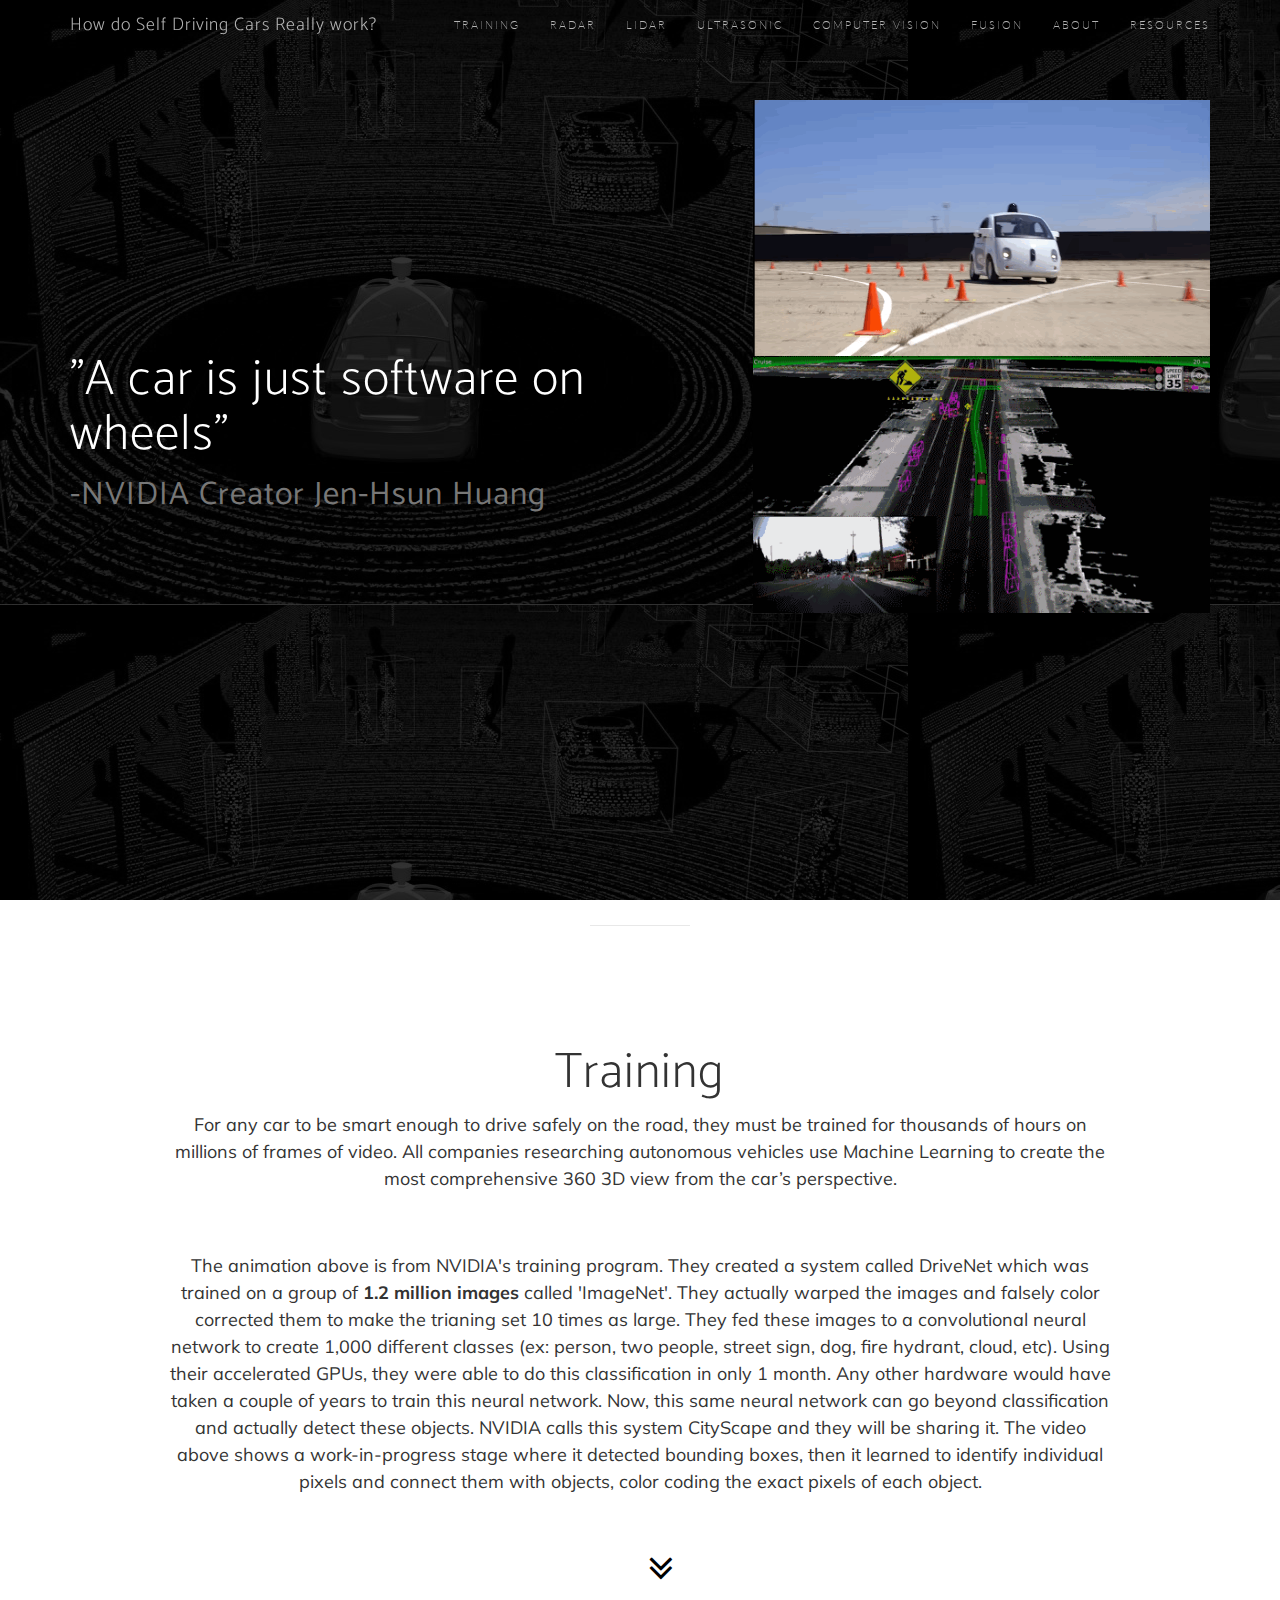
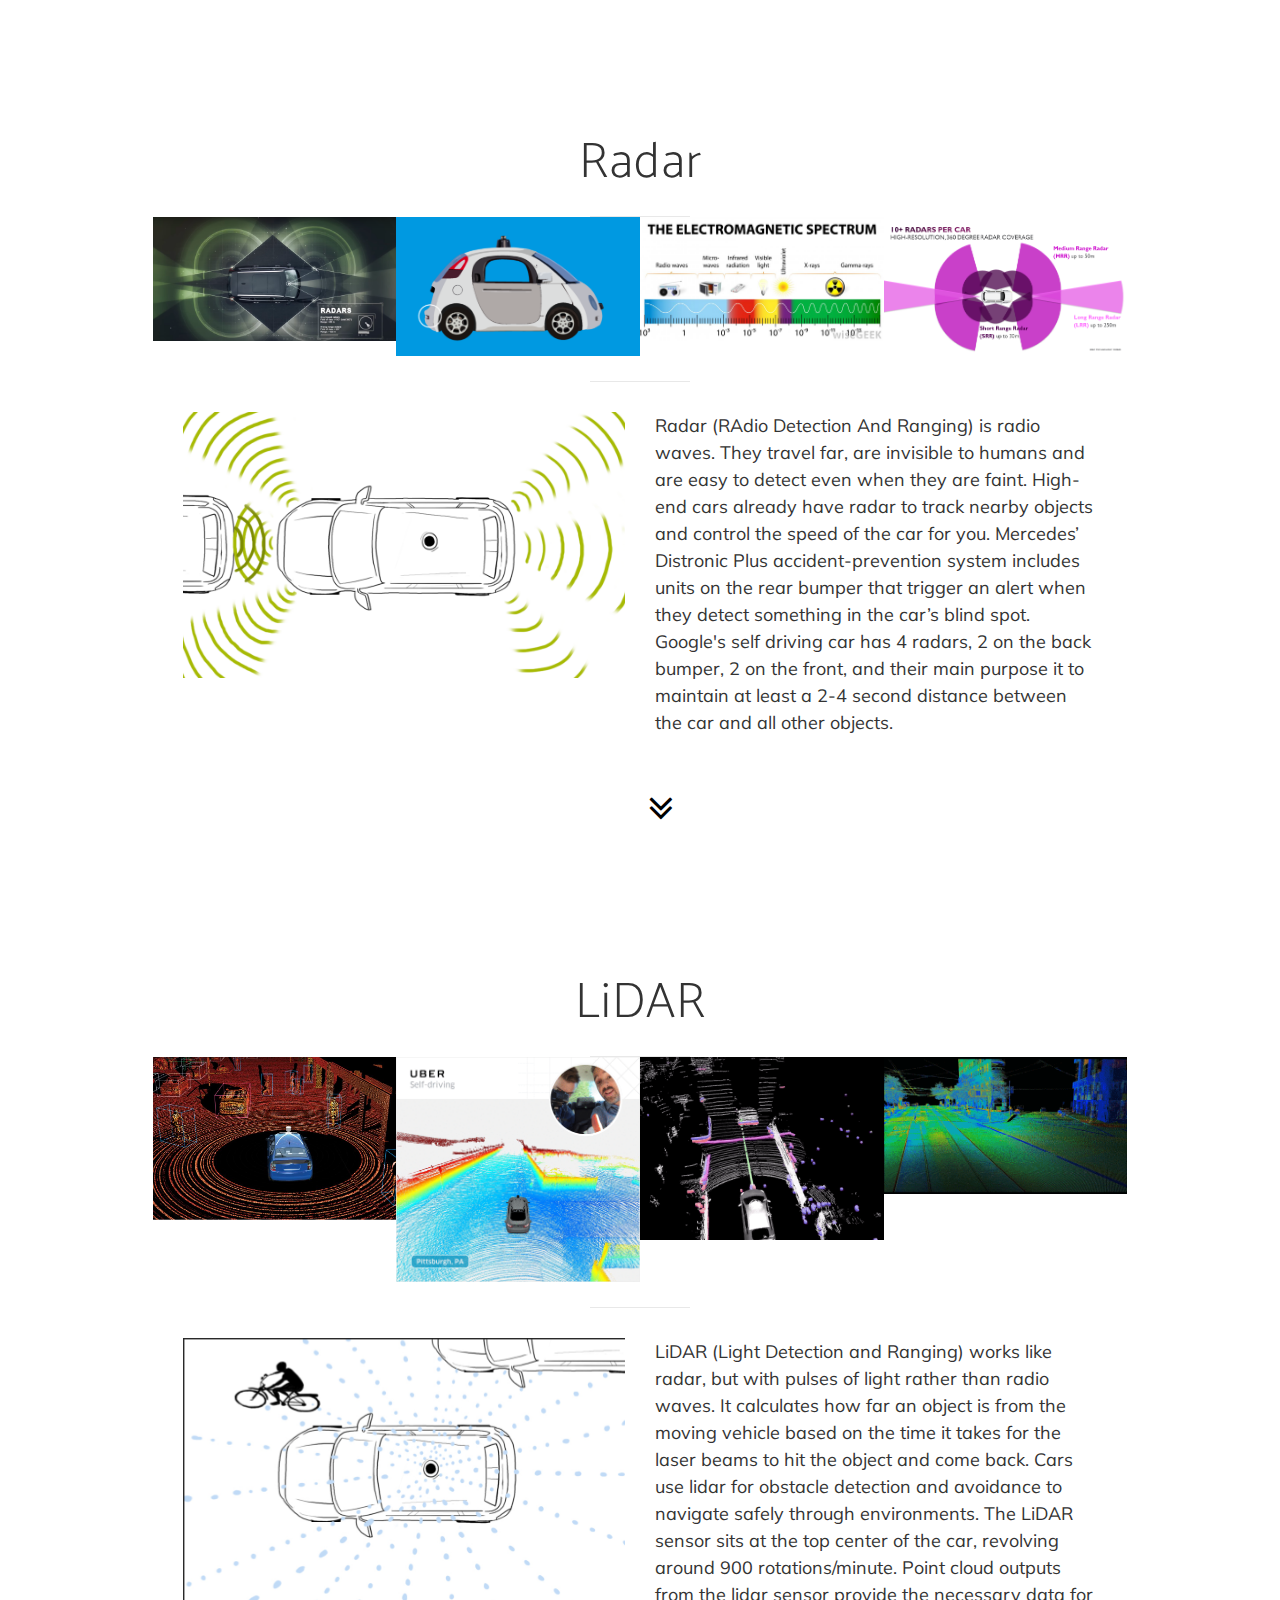
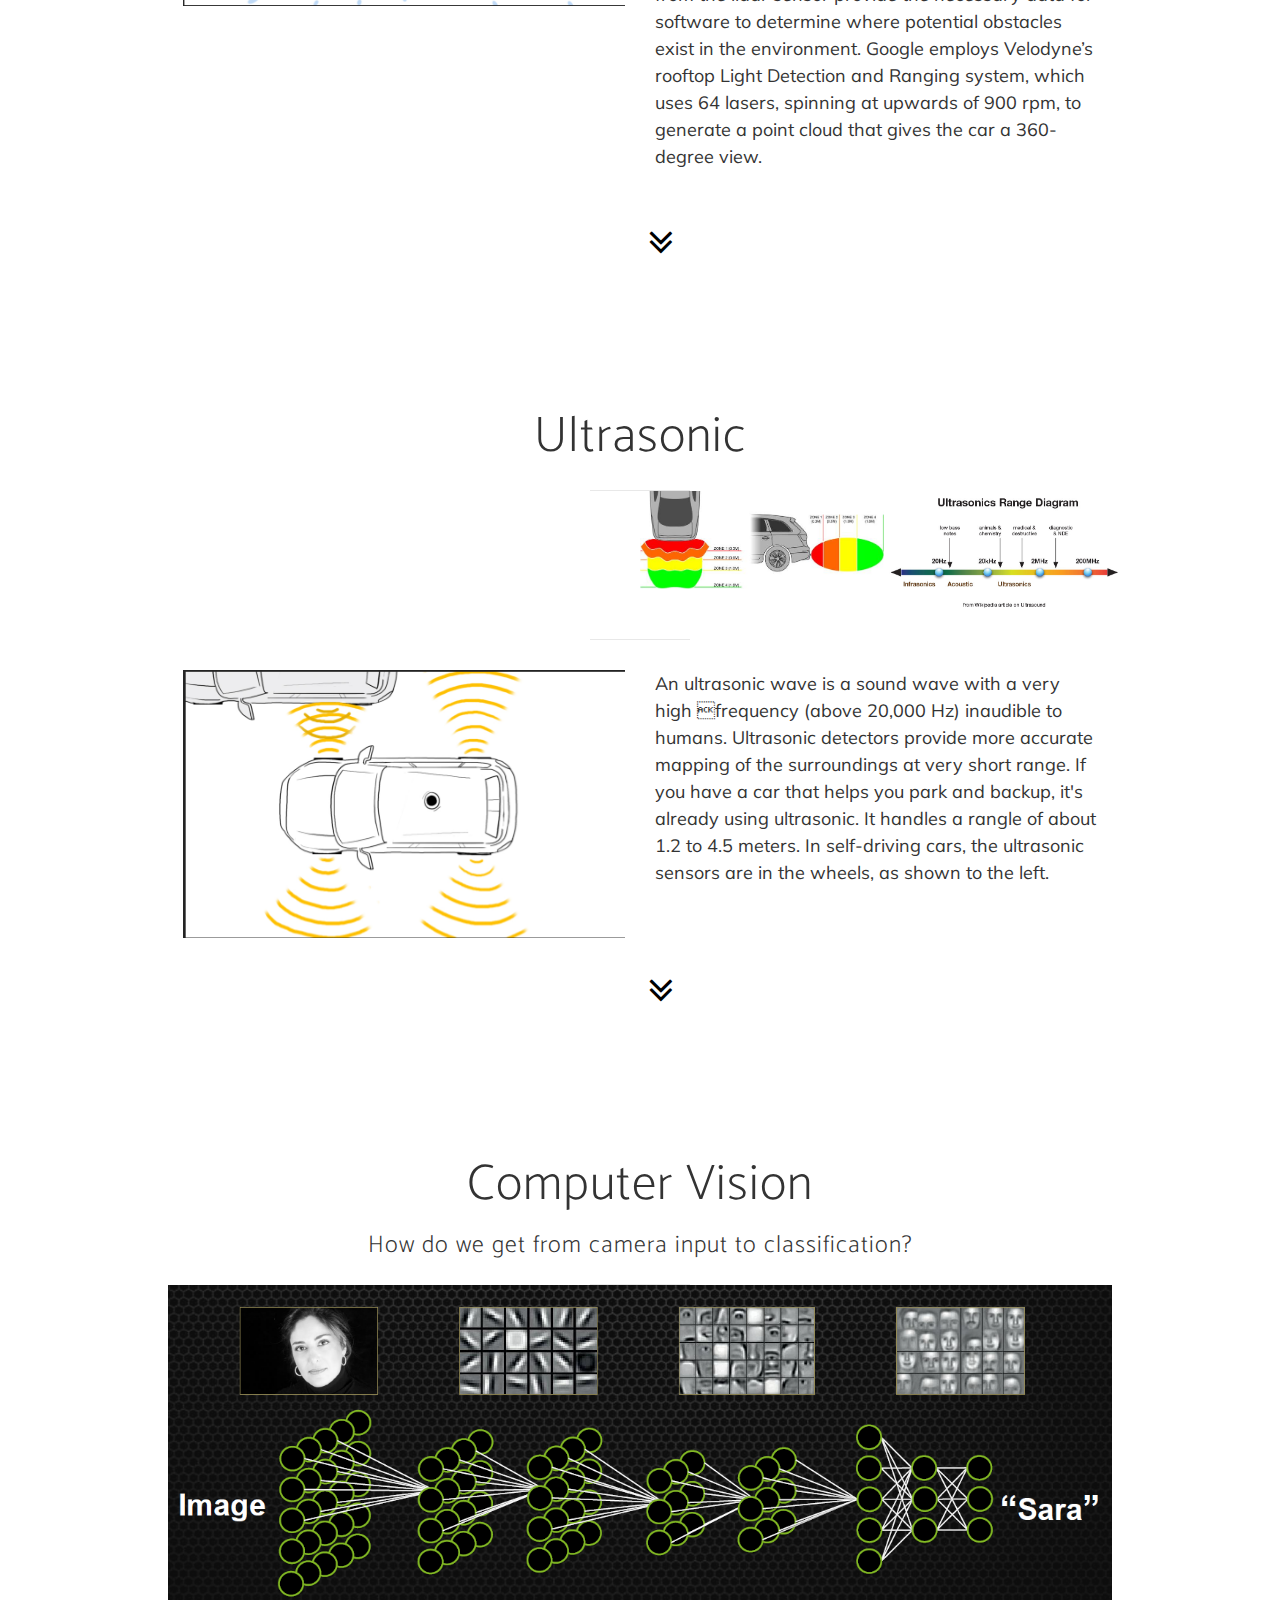
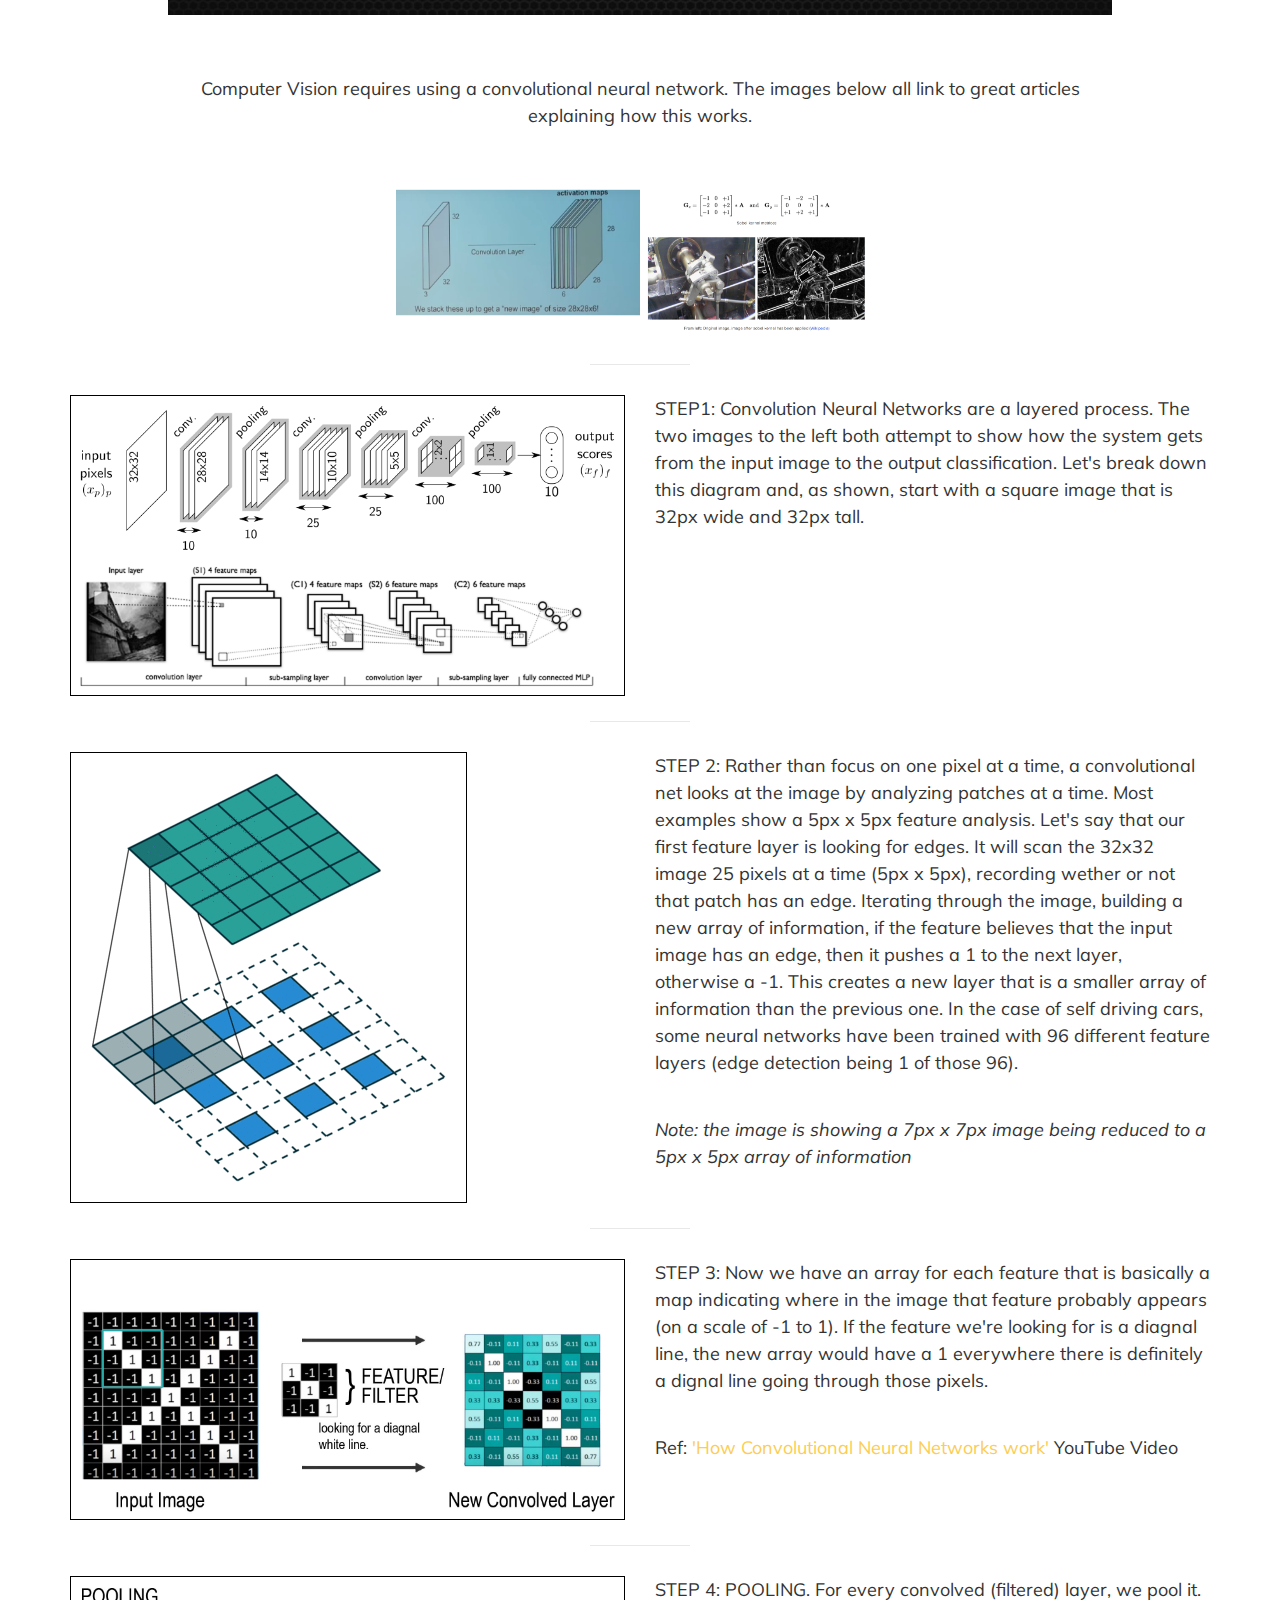
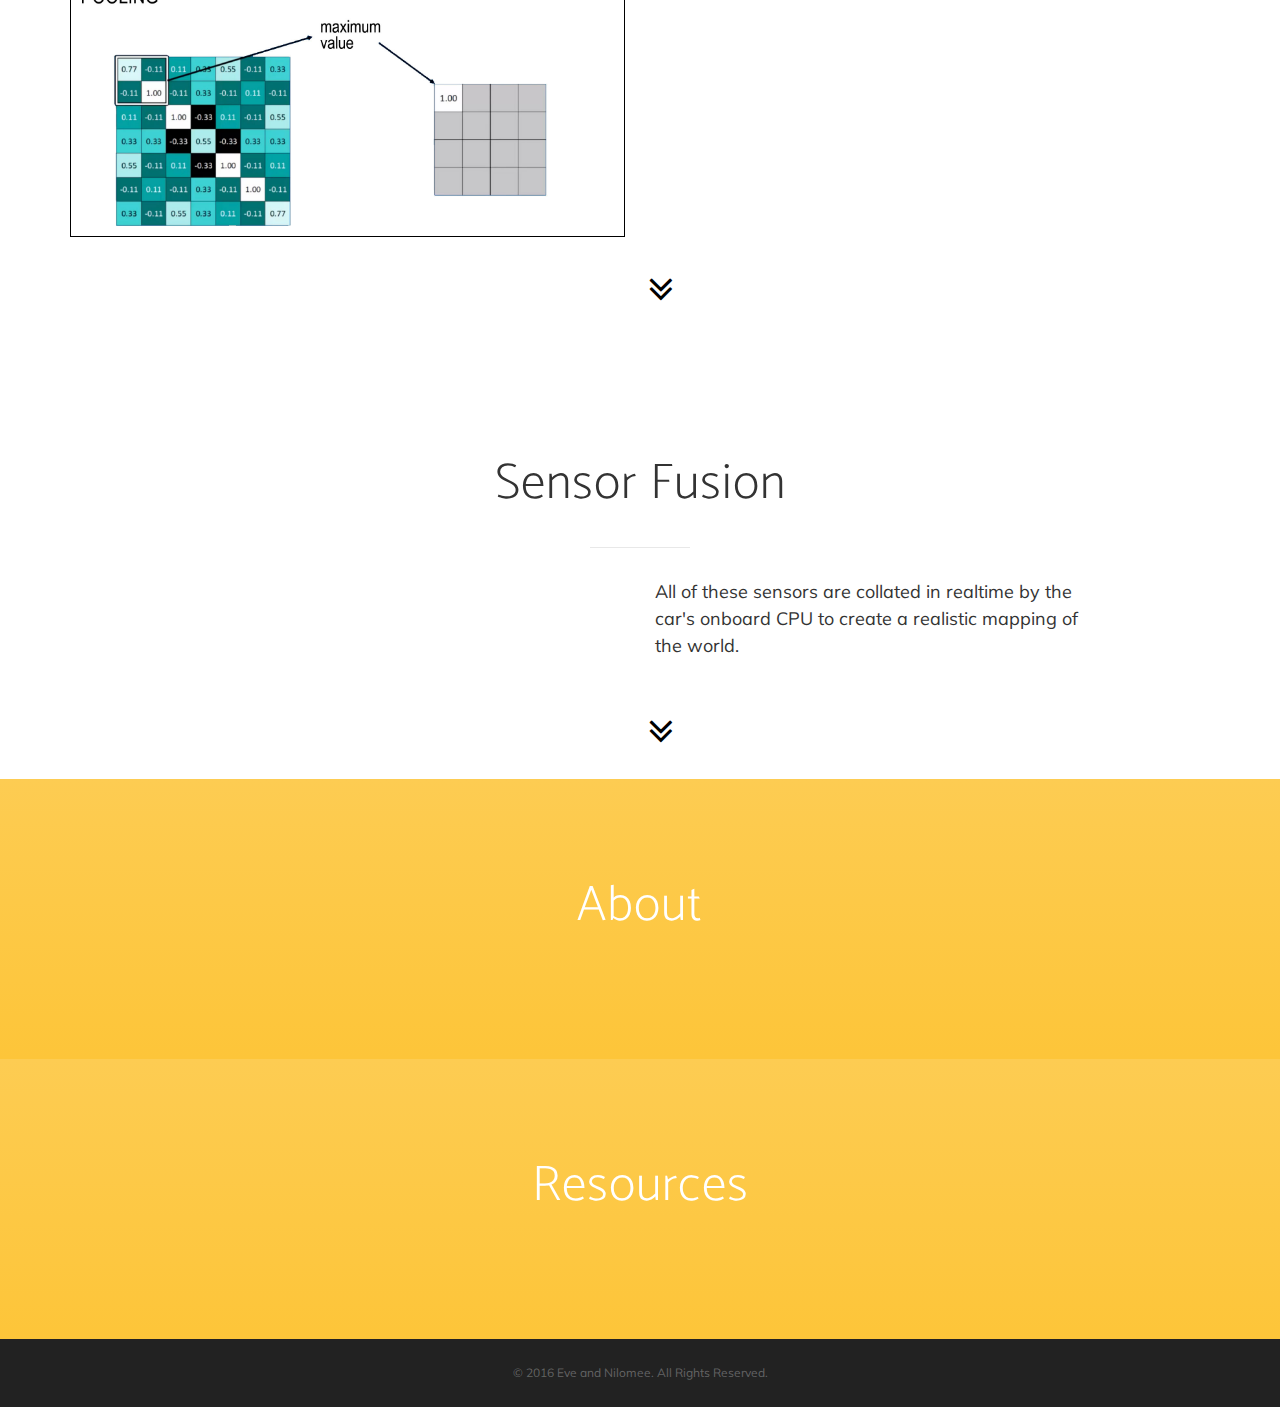
==== commit c5a67ed7: "ficed images names" ====
--- a/index.html
+++ b/index.html
@@ -216,7 +216,7 @@
         <div class="col-sm-6">
 
           <div class="device-container">
-            <img src="img/drawing_radar2.jpg" class="img-responsive" alt="" >
+            <img src="img/drawing_radar1.png" class="img-responsive" alt="" >
 
 
             <!-- <a href="http://slides.com/wilthomason/computer-vision" target="_blank">
@@ -378,17 +378,17 @@
         <div class="col-sm-6">
 
           <div class="device-container">
-              <img src="img/drawing_radar1.jpg" class="img-responsive" alt="" >
-
-            <a href="http://slides.com/wilthomason/computer-vision" target="_blank">
+              <img src="img/drawing_us1.jpg" class="img-responsive" alt="" >
+
+            <!-- <a href="http://slides.com/wilthomason/computer-vision" target="_blank">
               <img src="img/roadcv.gif" class="img-responsive" alt="" >
-            </a>
+            </a> -->
 
           </div>
         </div>
         <div class="col-sm-6">
 
-          <p>An ultrasonic wave is a sound wave with a very high frequency (above 20,000 Hz) inaudible to humans. Ultrasonic detectors provide more accurate mapping of the surroundings at very short range. If you have a car that helps you park and backup, it's already using ultrasonic. It handles a rangle of about 1.2 to 4.5 meters. In self-driving cars, the ultrasonic sensors are in the wheels, as shown to the let.
+          <p>An ultrasonic wave is a sound wave with a very high frequency (above 20,000 Hz) inaudible to humans. Ultrasonic detectors provide more accurate mapping of the surroundings at very short range. If you have a car that helps you park and backup, it's already using ultrasonic. It handles a rangle of about 1.2 to 4.5 meters. In self-driving cars, the ultrasonic sensors are in the wheels, as shown to the left.
           </p>
         </div>
 
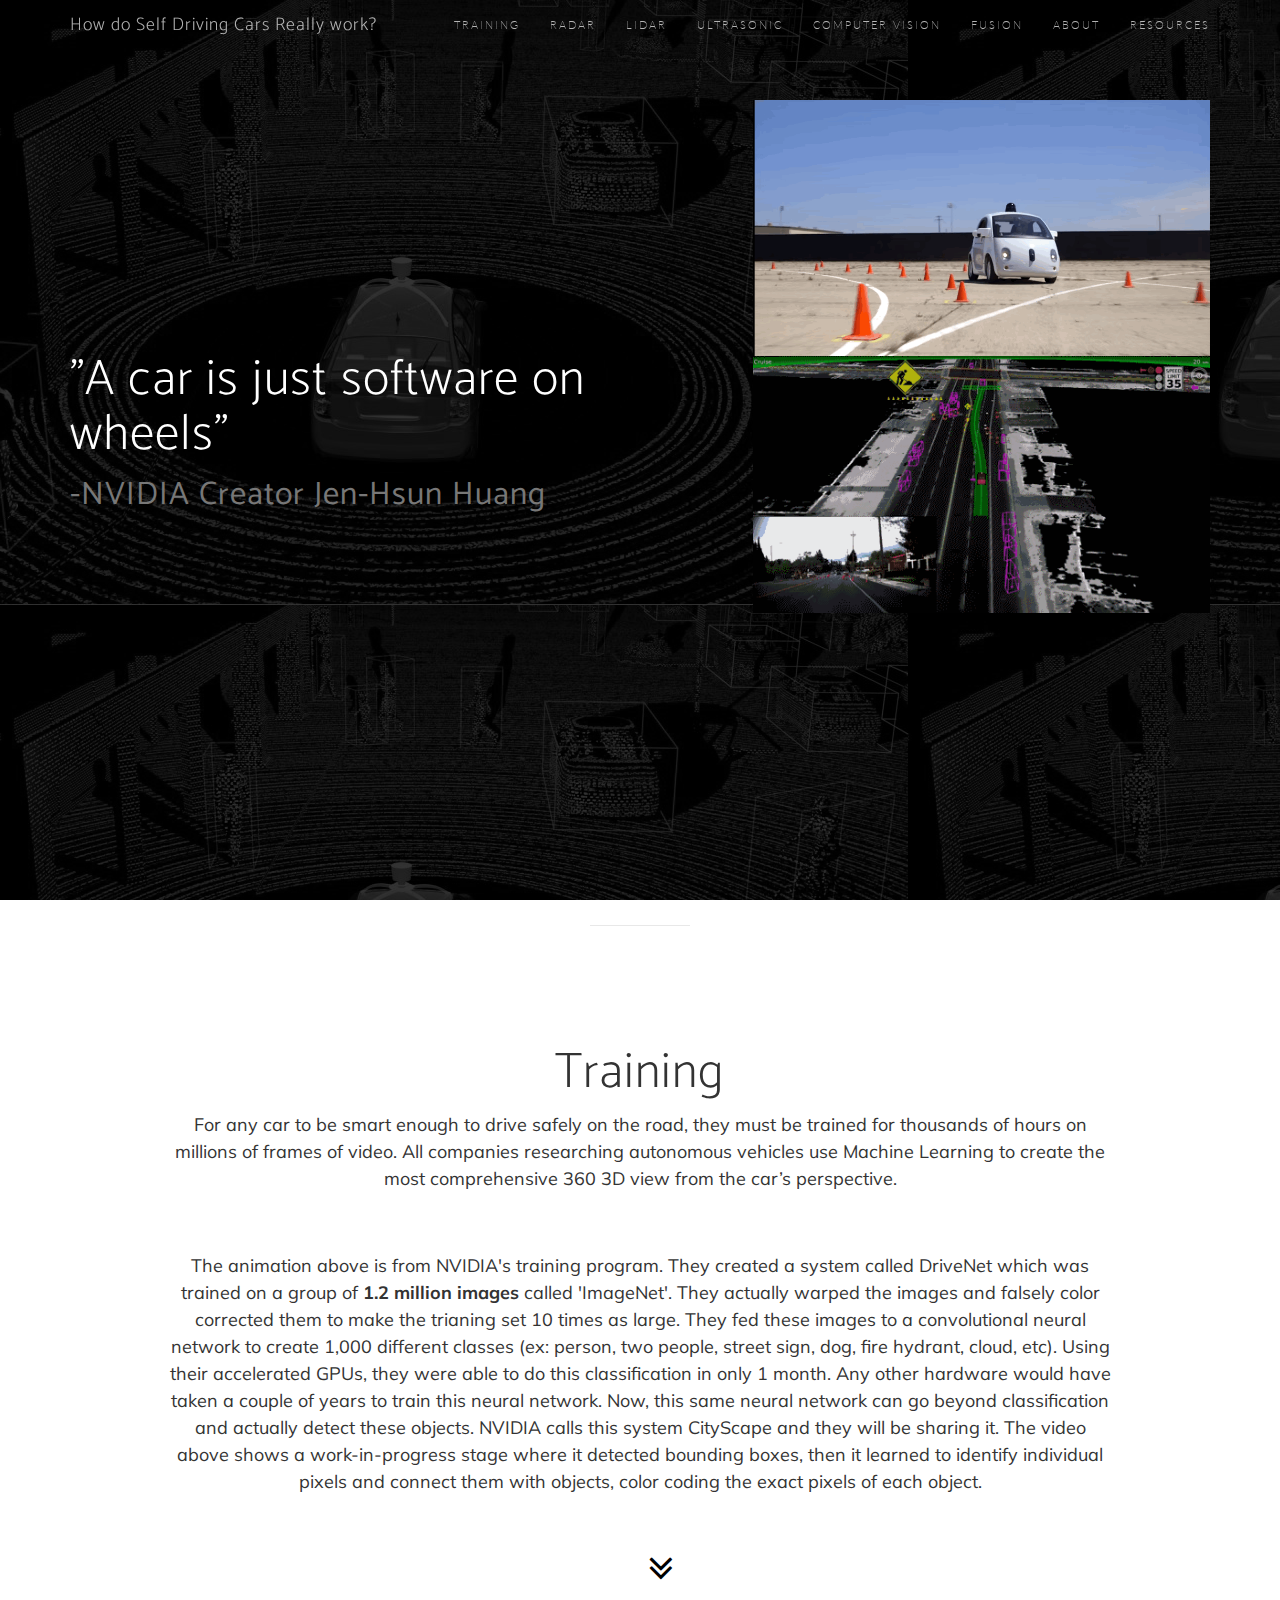
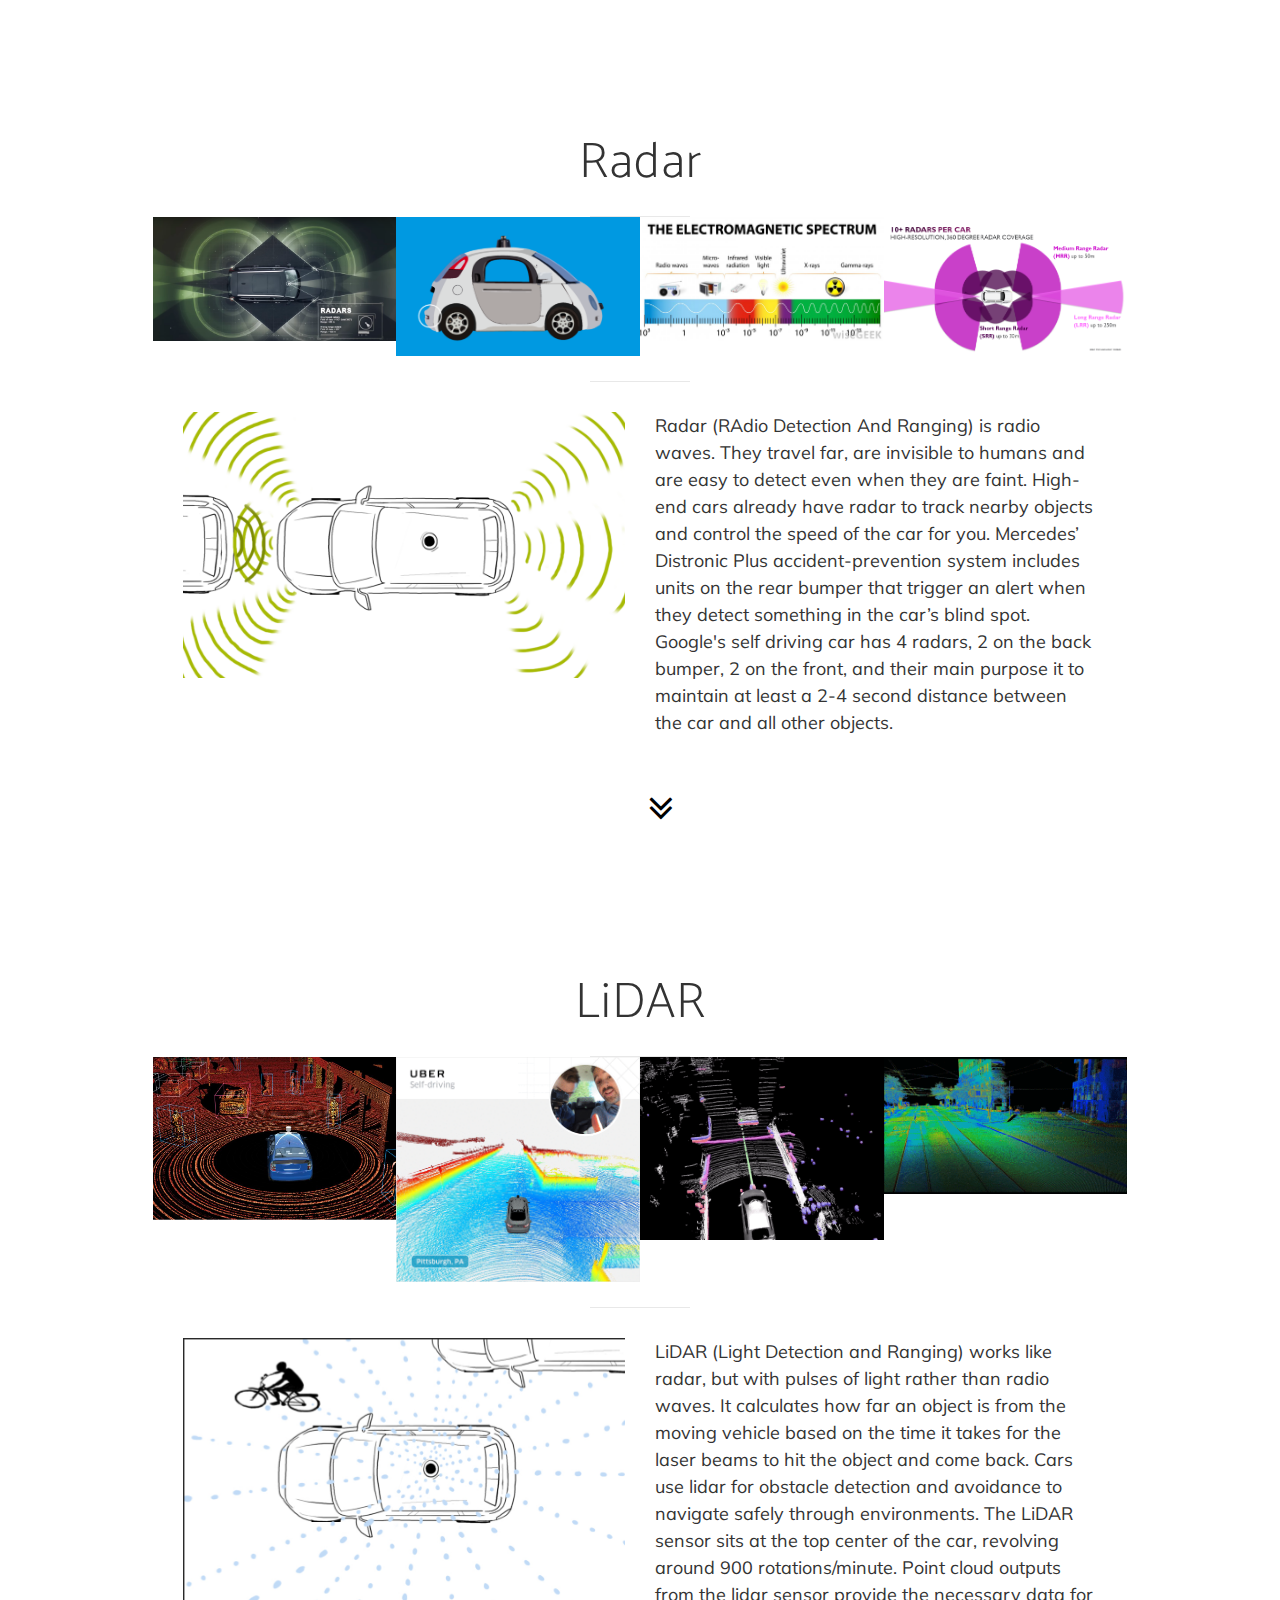
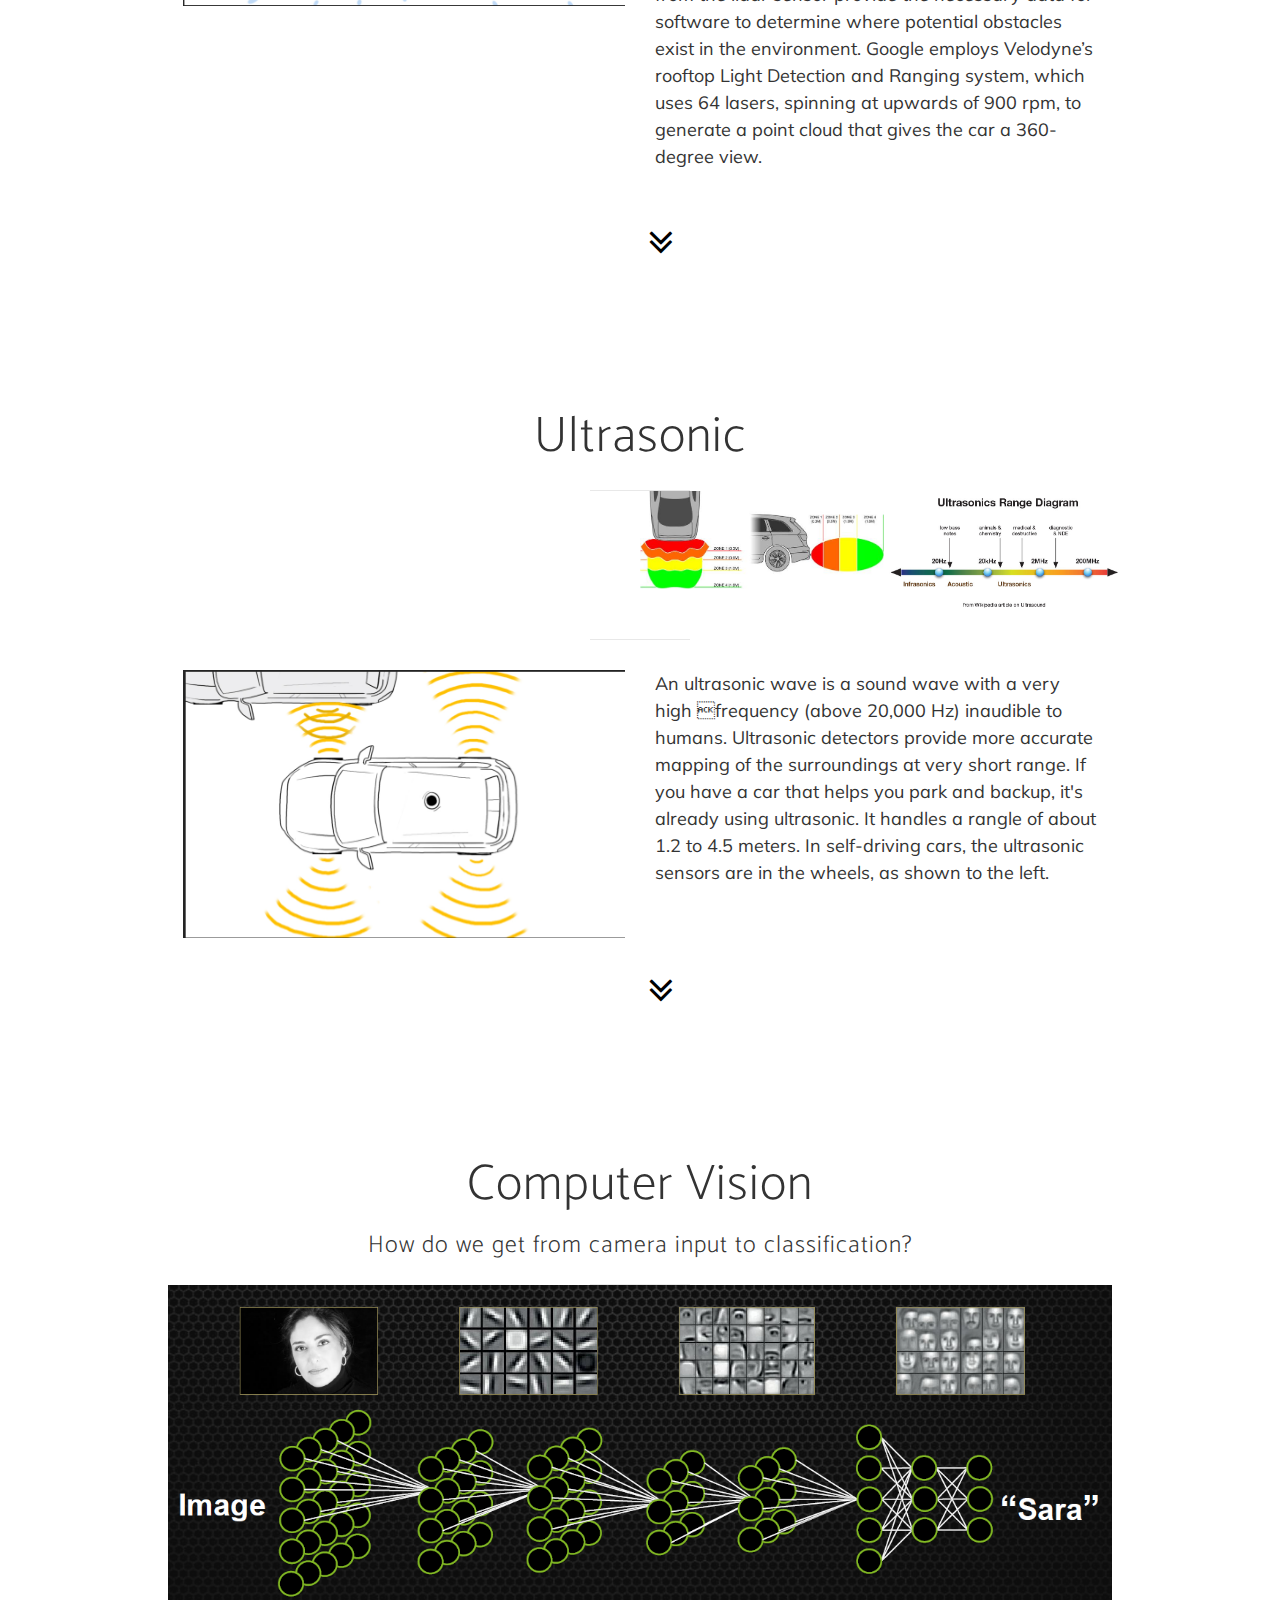
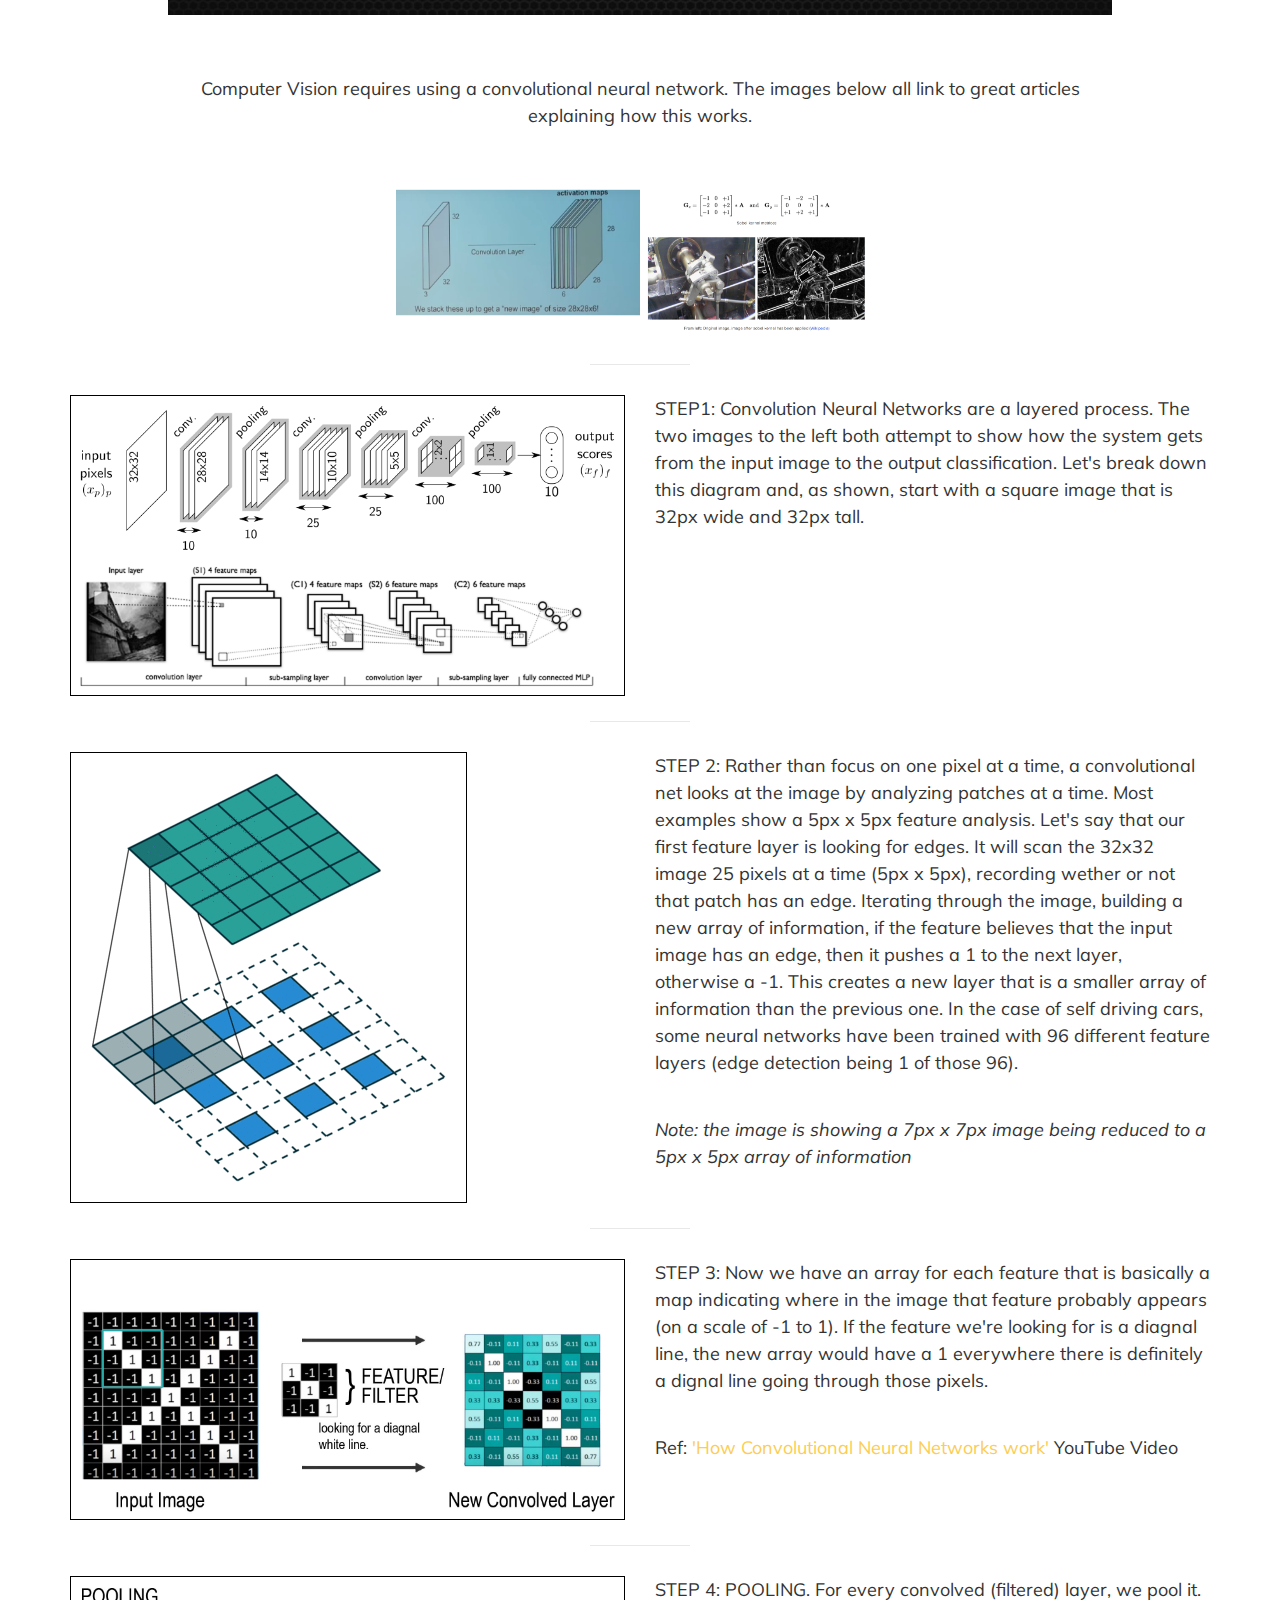
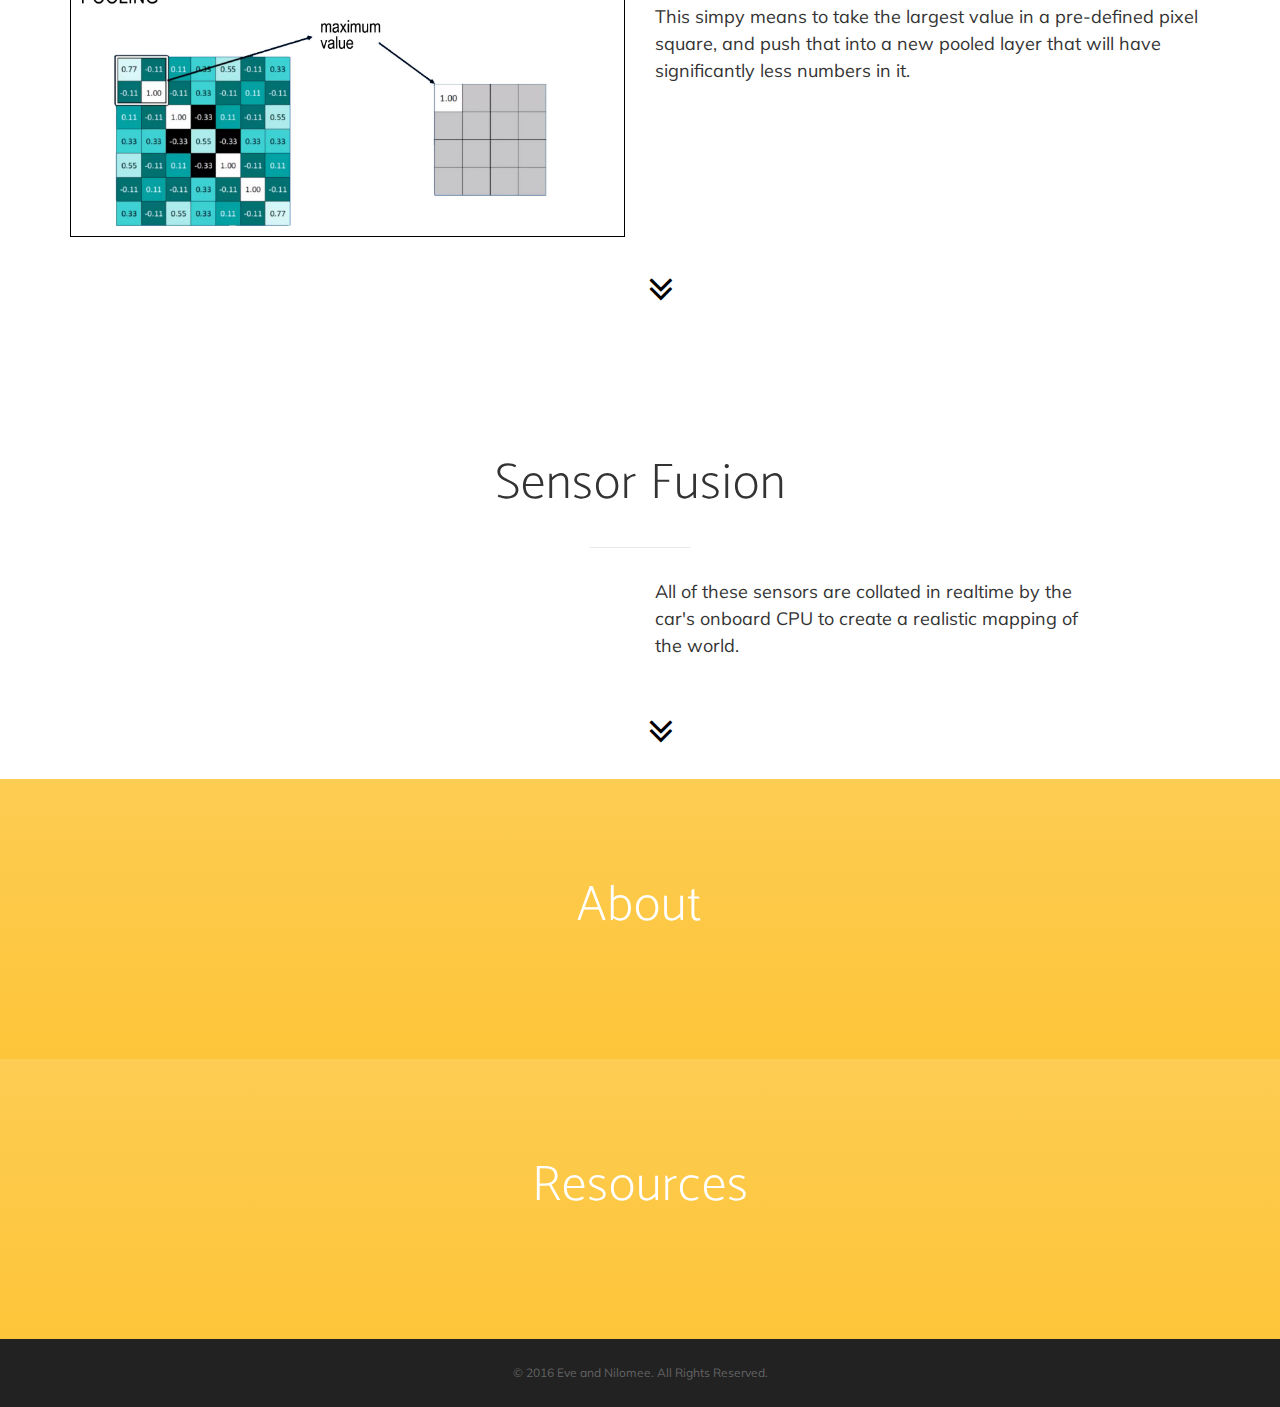
==== commit fc8e3e03: "added pooing text" ====
--- a/index.html
+++ b/index.html
@@ -554,7 +554,7 @@
   <div class="col-sm-6">
 
     <div class="device-container">
-      <p>STEP 4: POOLING. For every convolved (filtered) layer, we pool it.
+      <p>STEP 4: POOLING. For every convolved (filtered) layer, we pool it. This simpy means to take the largest value in a pre-defined pixel square, and push that into a new pooled layer that will have significantly less numbers in it.
       </p>
 
       <br>
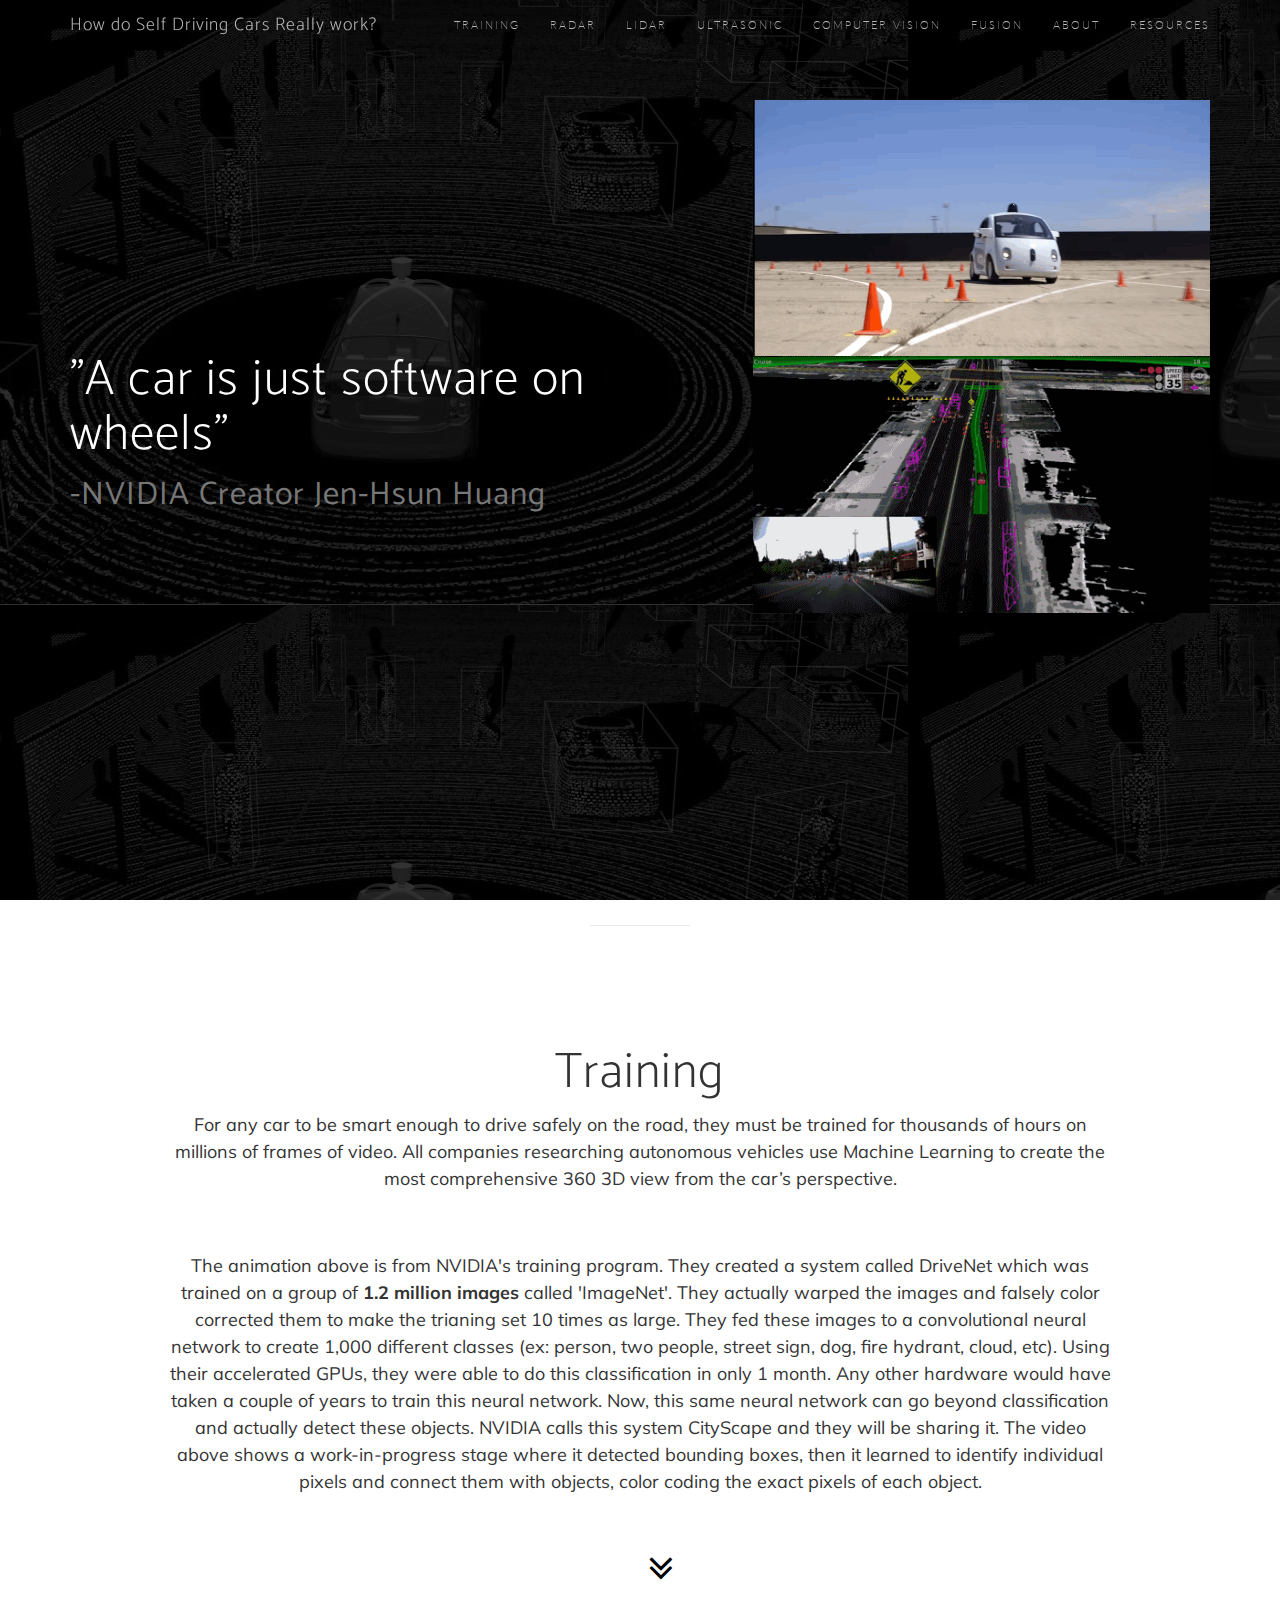
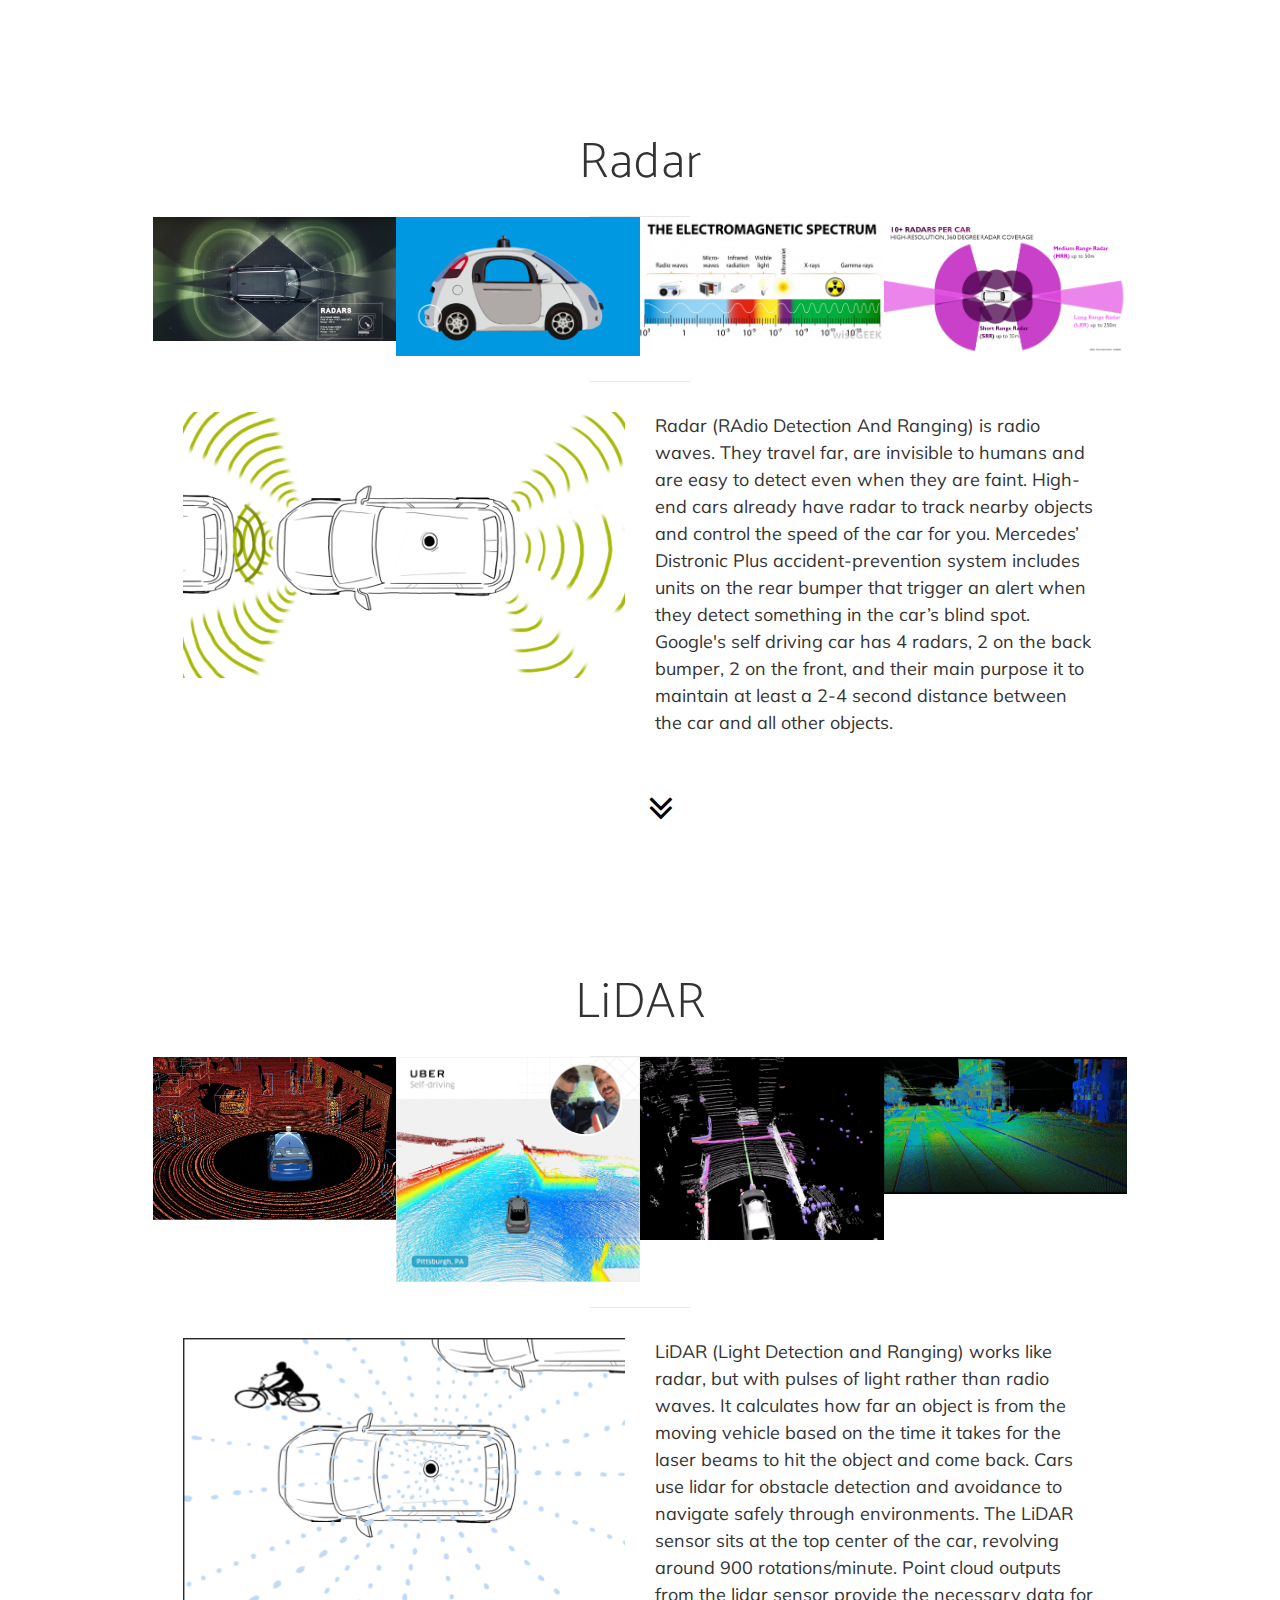
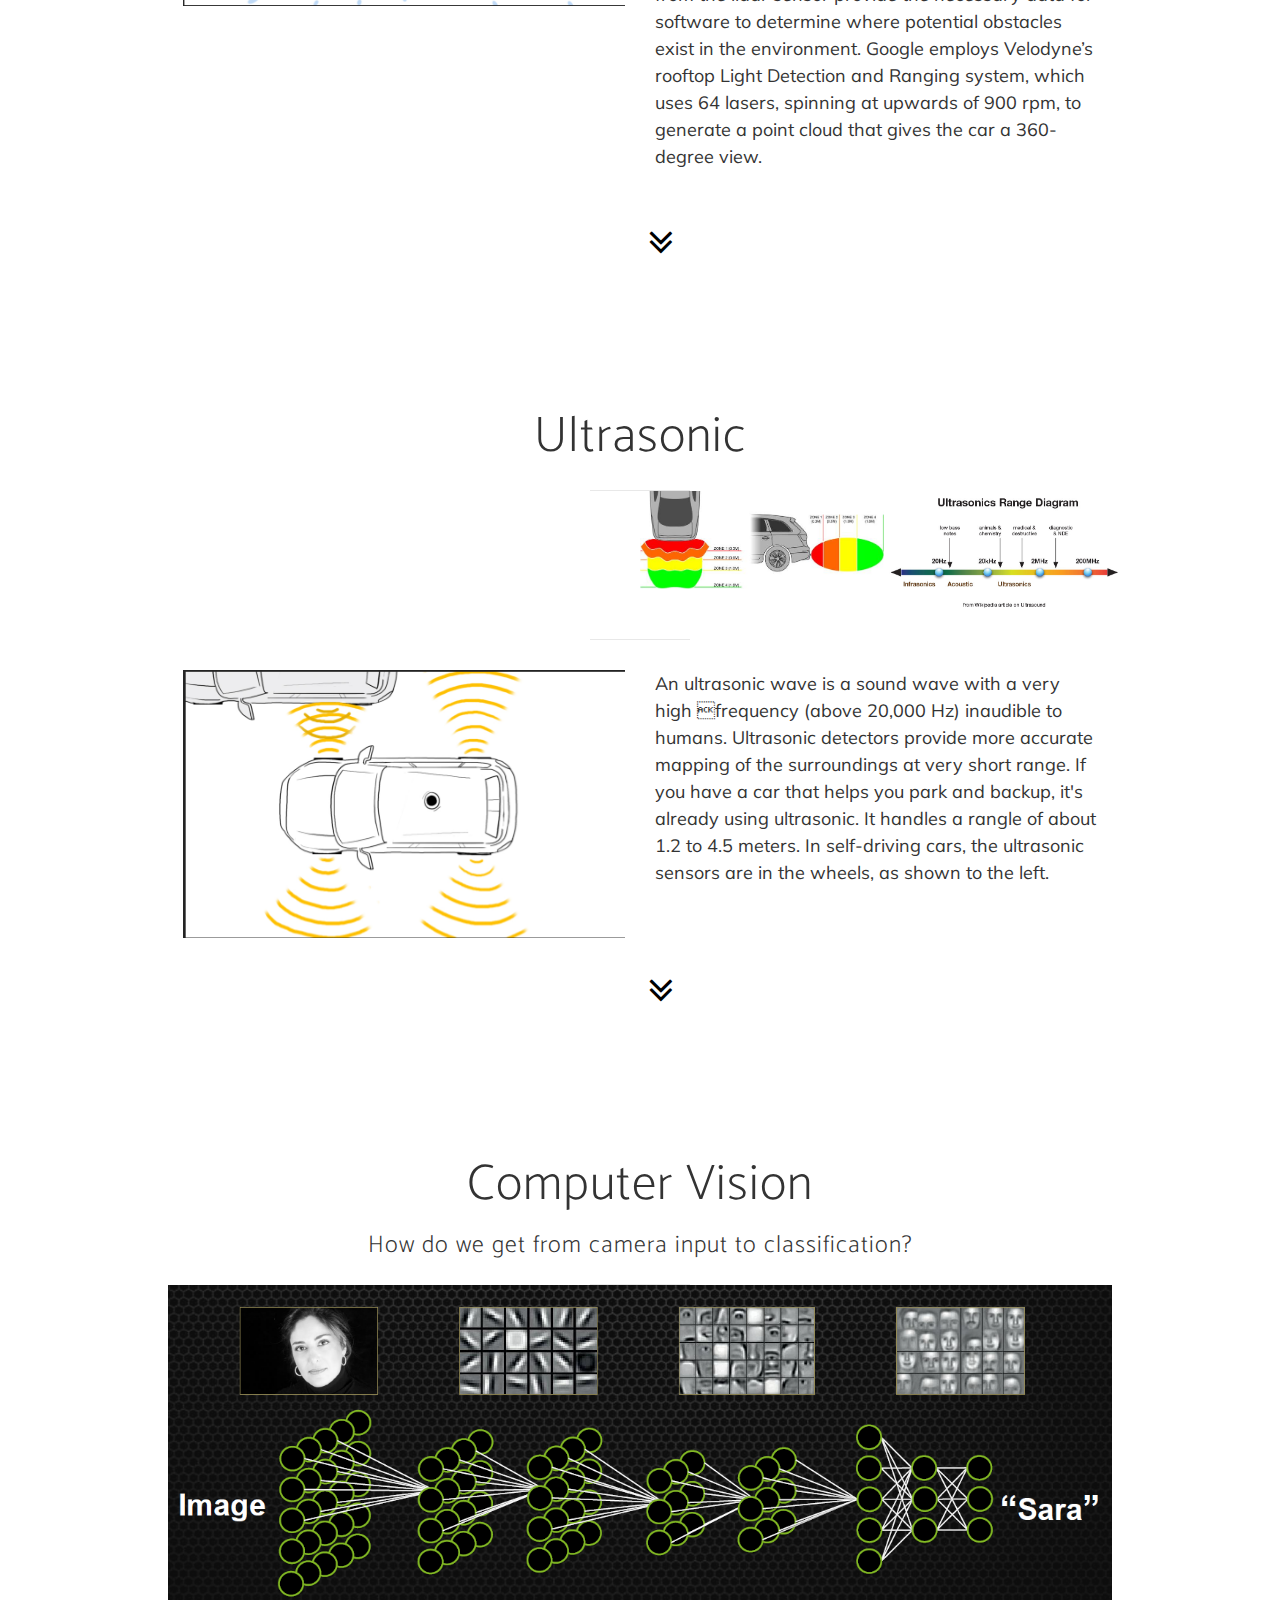
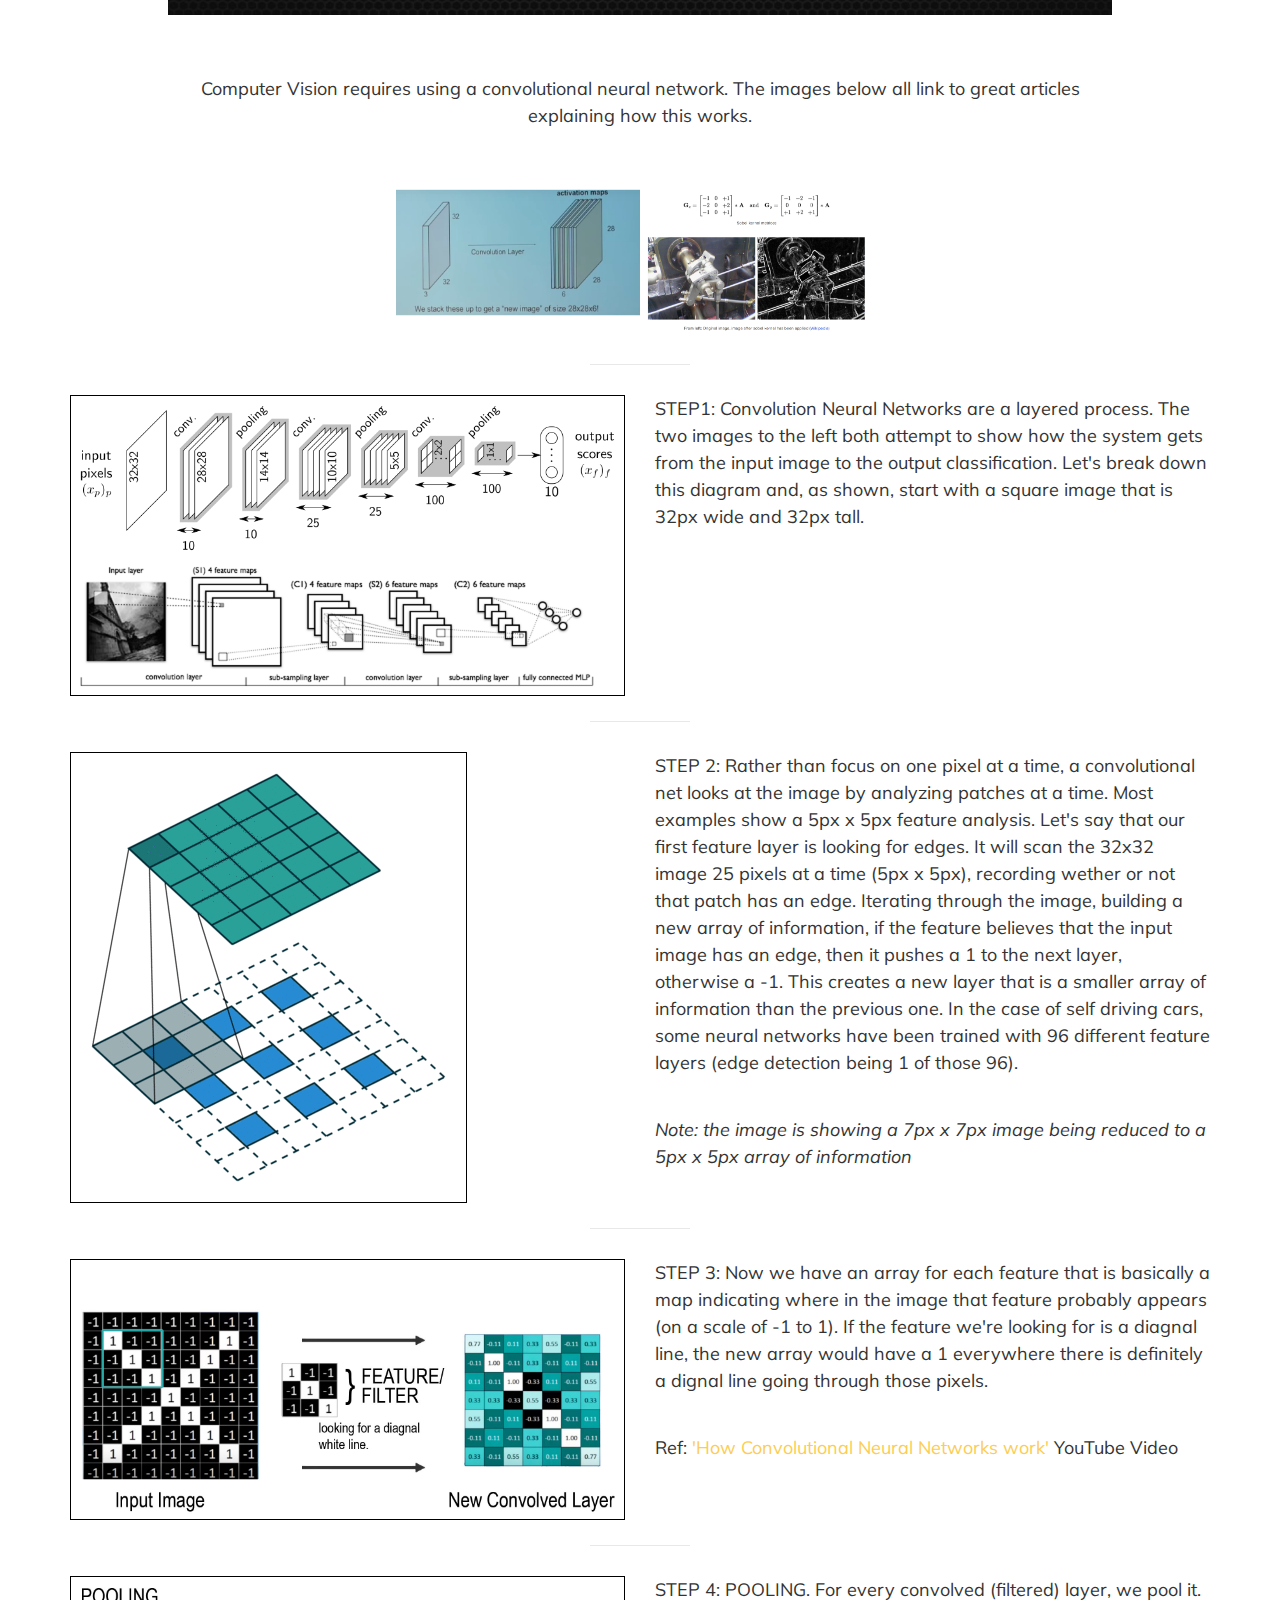
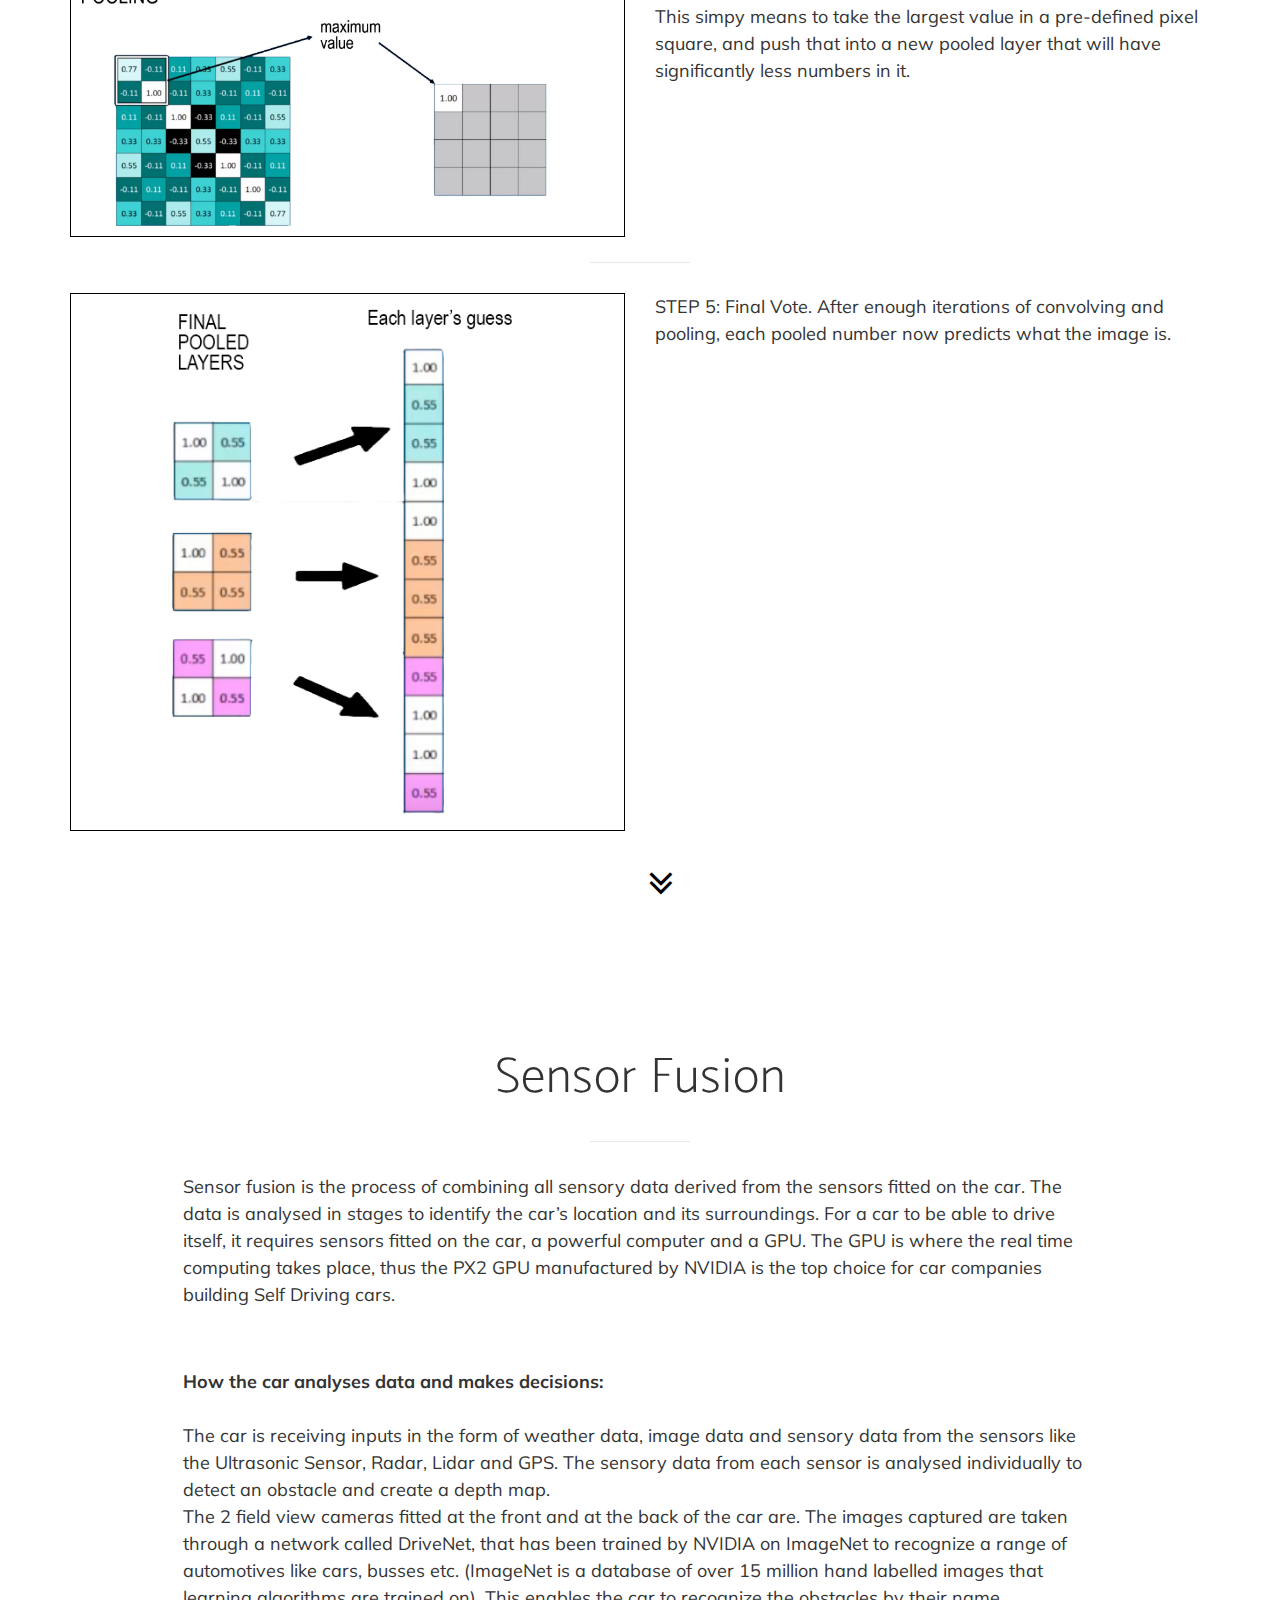
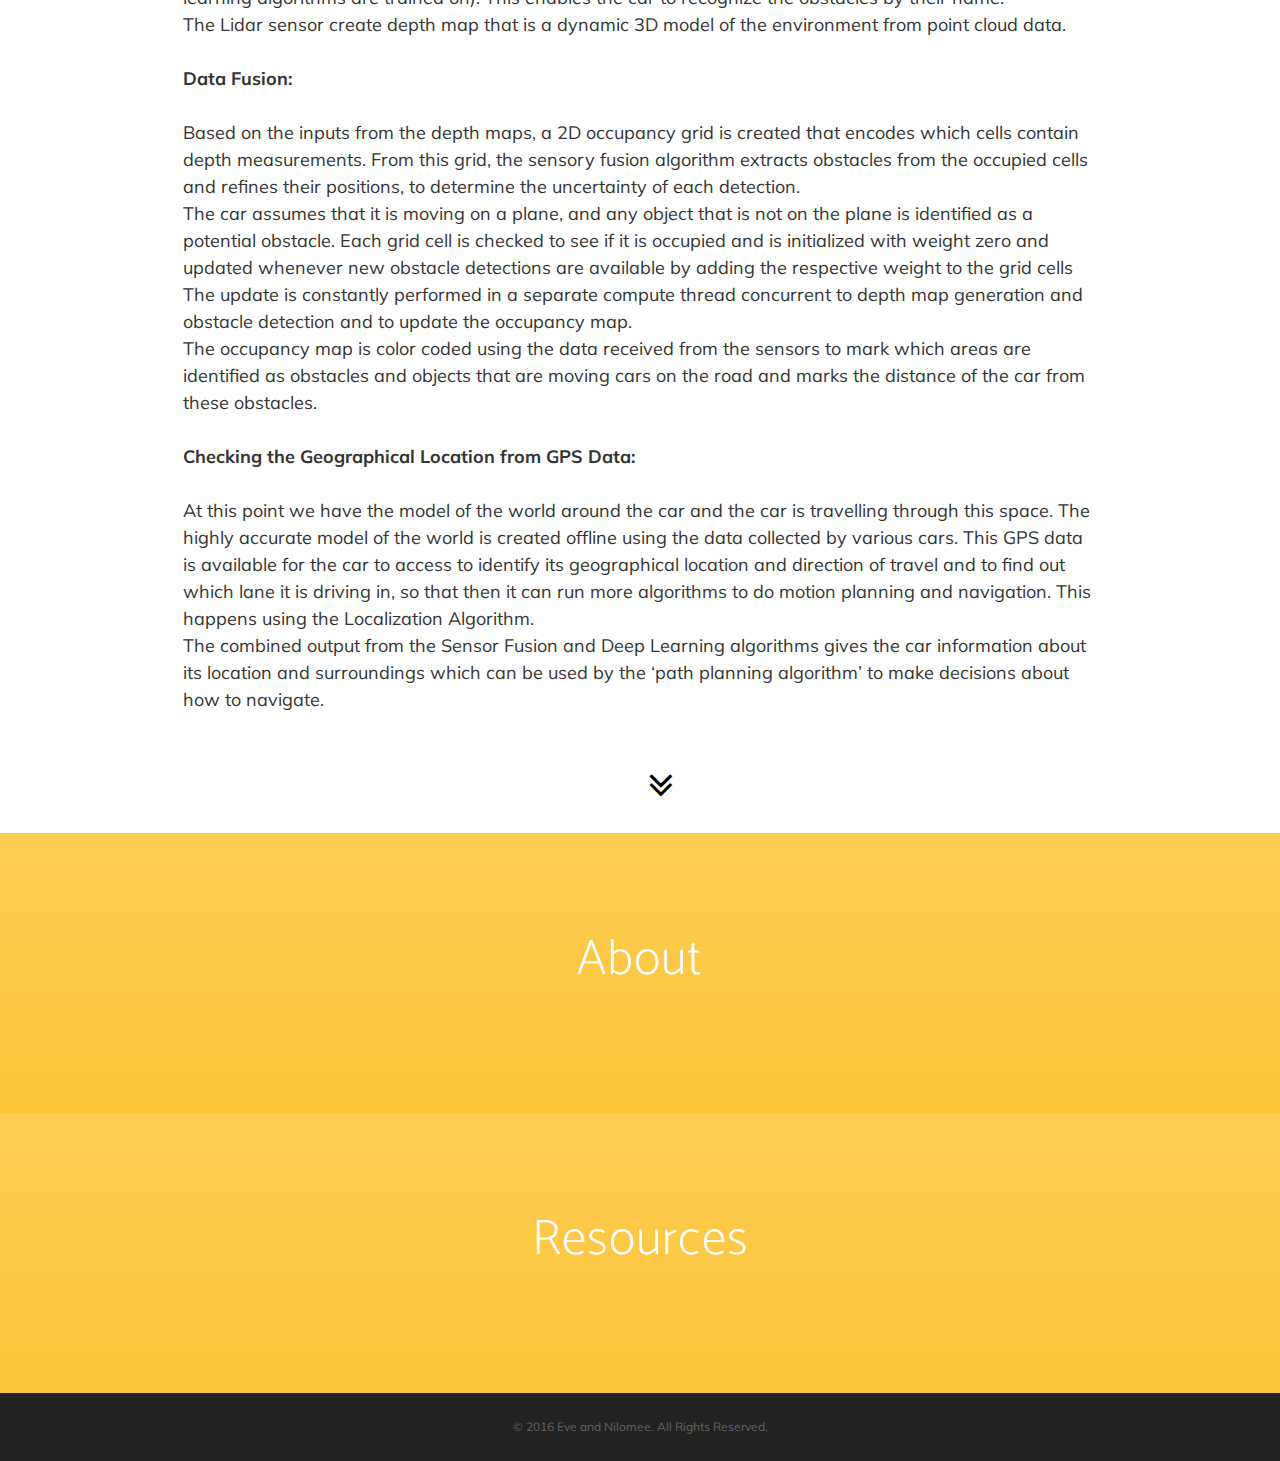
==== commit c50020e1: "added sensor fusion" ====
--- a/index.html
+++ b/index.html
@@ -564,6 +564,28 @@
 
 
 
+<hr class="spacer"></hr>
+
+<div class="row">
+  <div class="col-sm-6">
+    <div class="device-container">
+      <a href="" target="_blank">
+        <img src="img/cv/FinalPool.jpg" class="img-responsive bordered-img" alt="">
+      </a>
+    </div>
+  </div>
+  <div class="col-sm-6">
+
+    <div class="device-container">
+      <p>STEP 5: Final Vote. After enough iterations of convolving and pooling, each pooled number now predicts what the image is.
+
+      <br>
+    </div>
+  </div>
+</div>
+
+
+
 
 
 
@@ -586,7 +608,6 @@
     <div class="row">
       <div class="col-lg-10 col-lg-offset-1 text-center">
         <h2>Sensor Fusion</h2>
-        <!-- <h3>How do we get from camera input to classification?</h3> -->
 
         <a href="#">
           <!-- <img class="img-portfolio img-responsive" src="img/sara.png"> -->
@@ -617,10 +638,47 @@
 
     </div> -->
   </div>
-  <div class="col-sm-6">
-
-    <p>All of these sensors are collated in realtime by the car's onboard CPU to create a realistic mapping of the world.
-    </p>
+  <div class="col-sm-12">
+    <p>Sensor fusion is the process of combining all sensory data derived from the sensors fitted on the car. The data is analysed in stages to identify the car’s location and its surroundings. For a car to be able to drive itself, it requires sensors fitted on the car, a powerful computer and a GPU. The GPU is where the real time computing takes place, thus the PX2 GPU manufactured by NVIDIA is the top choice for car companies building Self Driving cars.</p>
+
+
+<br><br>
+<p>
+<strong>How the car analyses data and makes decisions:</strong>
+<br>
+<br>
+The car is receiving inputs in the form of weather data, image data and sensory data from the sensors like the Ultrasonic Sensor, Radar, Lidar and GPS. The sensory data from each sensor is analysed individually to detect an obstacle and create a depth map.
+<br>
+
+The 2 field view cameras fitted at the front and at the back of the car are. The images captured are taken through a network called DriveNet, that has been trained by NVIDIA on ImageNet to recognize a range of automotives like cars, busses etc. (ImageNet is a database of over 15 million hand labelled images that learning algorithms are trained on). This enables the car to recognize the obstacles by their name.
+
+<br>
+The Lidar sensor create depth map that is a dynamic 3D model of the environment from point cloud data.
+<br>
+<br>
+<strong>Data Fusion:</strong>
+<br>
+<br>
+Based on the inputs from the depth maps, a 2D occupancy grid is created that encodes which cells contain depth measurements. From this grid, the sensory fusion algorithm extracts obstacles from the occupied cells and refines their positions, to determine the uncertainty of each detection.
+
+<br>
+The car assumes that it is moving on a plane, and any object that is not on the plane is identified as a potential obstacle. Each grid cell is checked to see if it is occupied and is initialized with weight zero and updated whenever new obstacle detections are available by adding the respective weight to the grid cells The update is constantly performed in a separate compute thread concurrent to depth map generation and obstacle detection and to update the occupancy map.
+
+<br>
+
+The occupancy map is color coded using the data received from the sensors to mark which areas are identified as obstacles and objects that are moving cars on the road and marks the distance of the car from these obstacles.
+<br>
+<br>
+<strong>Checking the Geographical Location from GPS Data:</strong>
+<br>
+<br>
+At this point we have the model of the world around the car and the car is travelling through this space. The highly accurate model of the world is created offline using the data collected by various cars. This GPS data is available for the car to access to identify its geographical location and direction of travel and to find out which lane it is driving in, so that then it can run more algorithms to do motion planning and navigation. This happens using the Localization Algorithm.
+
+<br>
+The combined output from the Sensor Fusion and Deep Learning algorithms gives the car information about its location and surroundings which can be used by the ‘path planning algorithm’ to make decisions about how to navigate.</p>
+
+    <!-- <p>All of these sensors are collated in realtime by the car's onboard CPU to create a realistic mapping of the world.
+    </p> -->
   </div>
 
 </div>
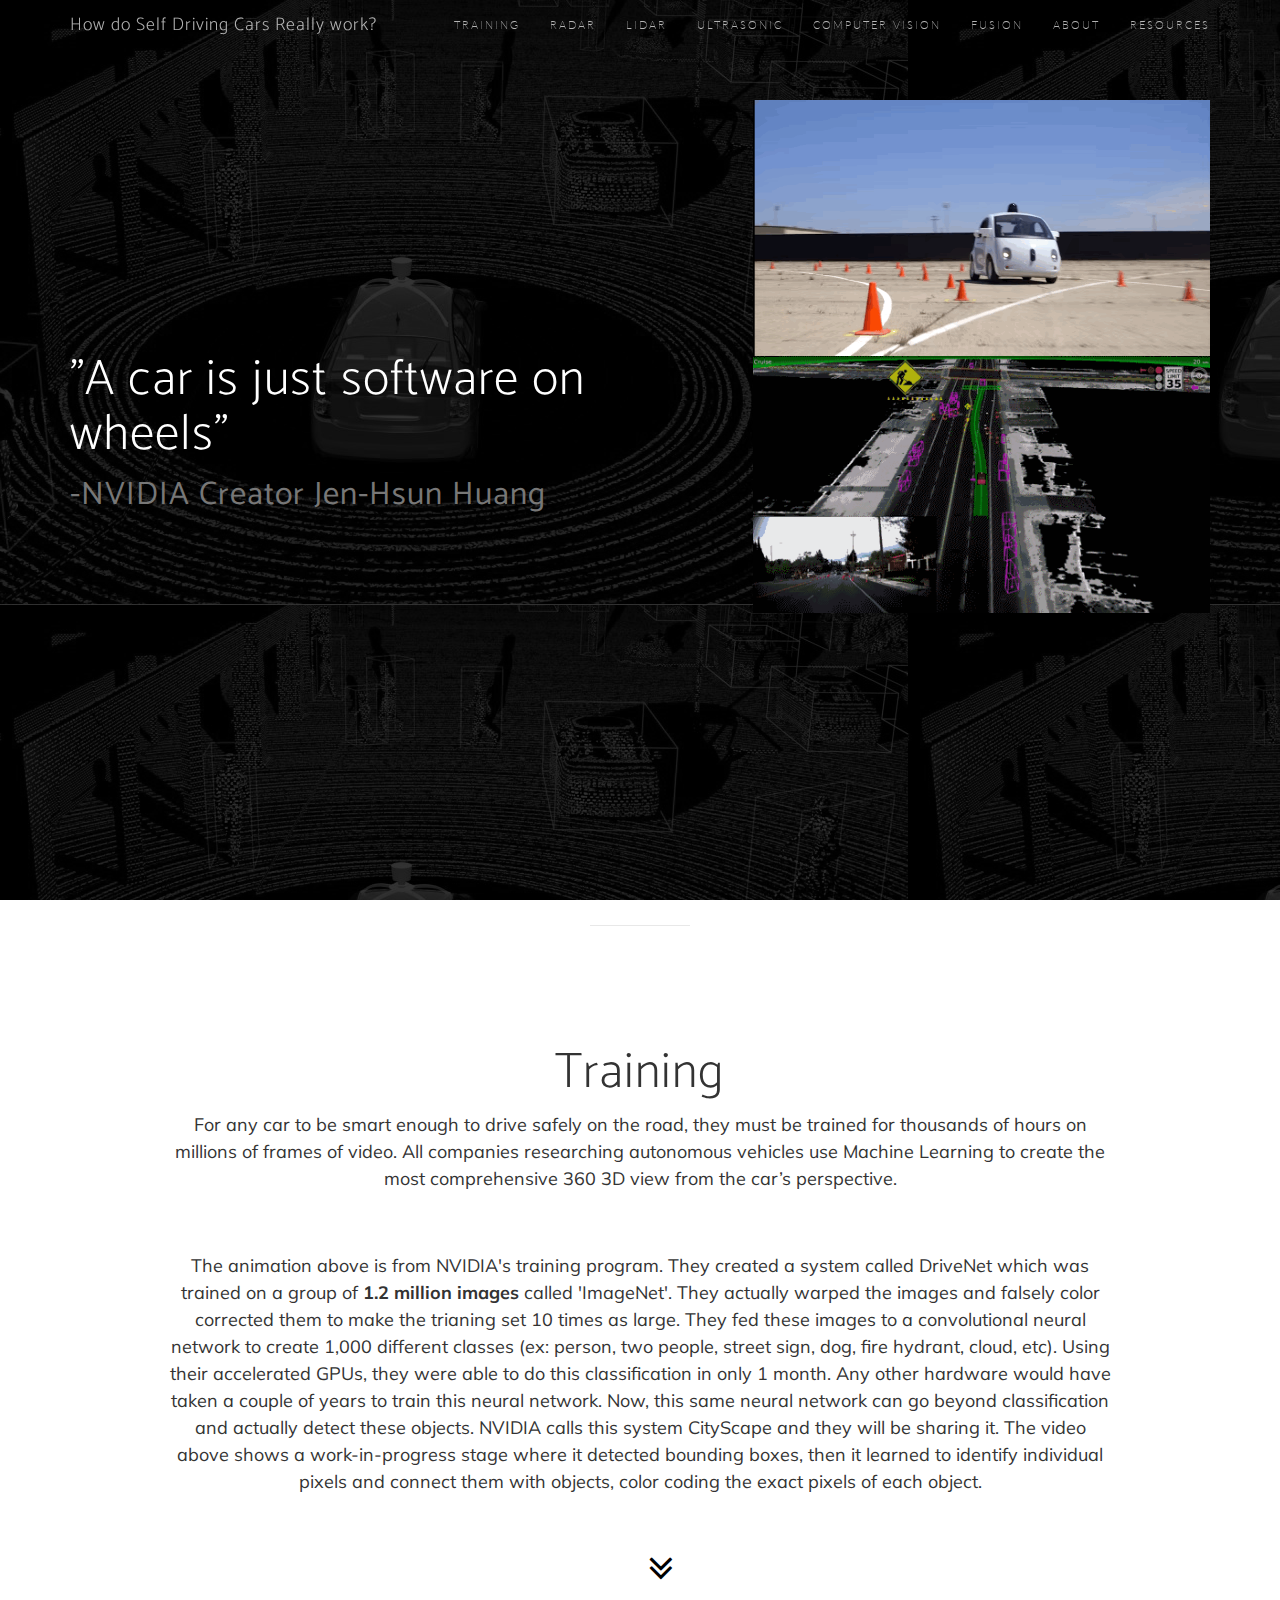
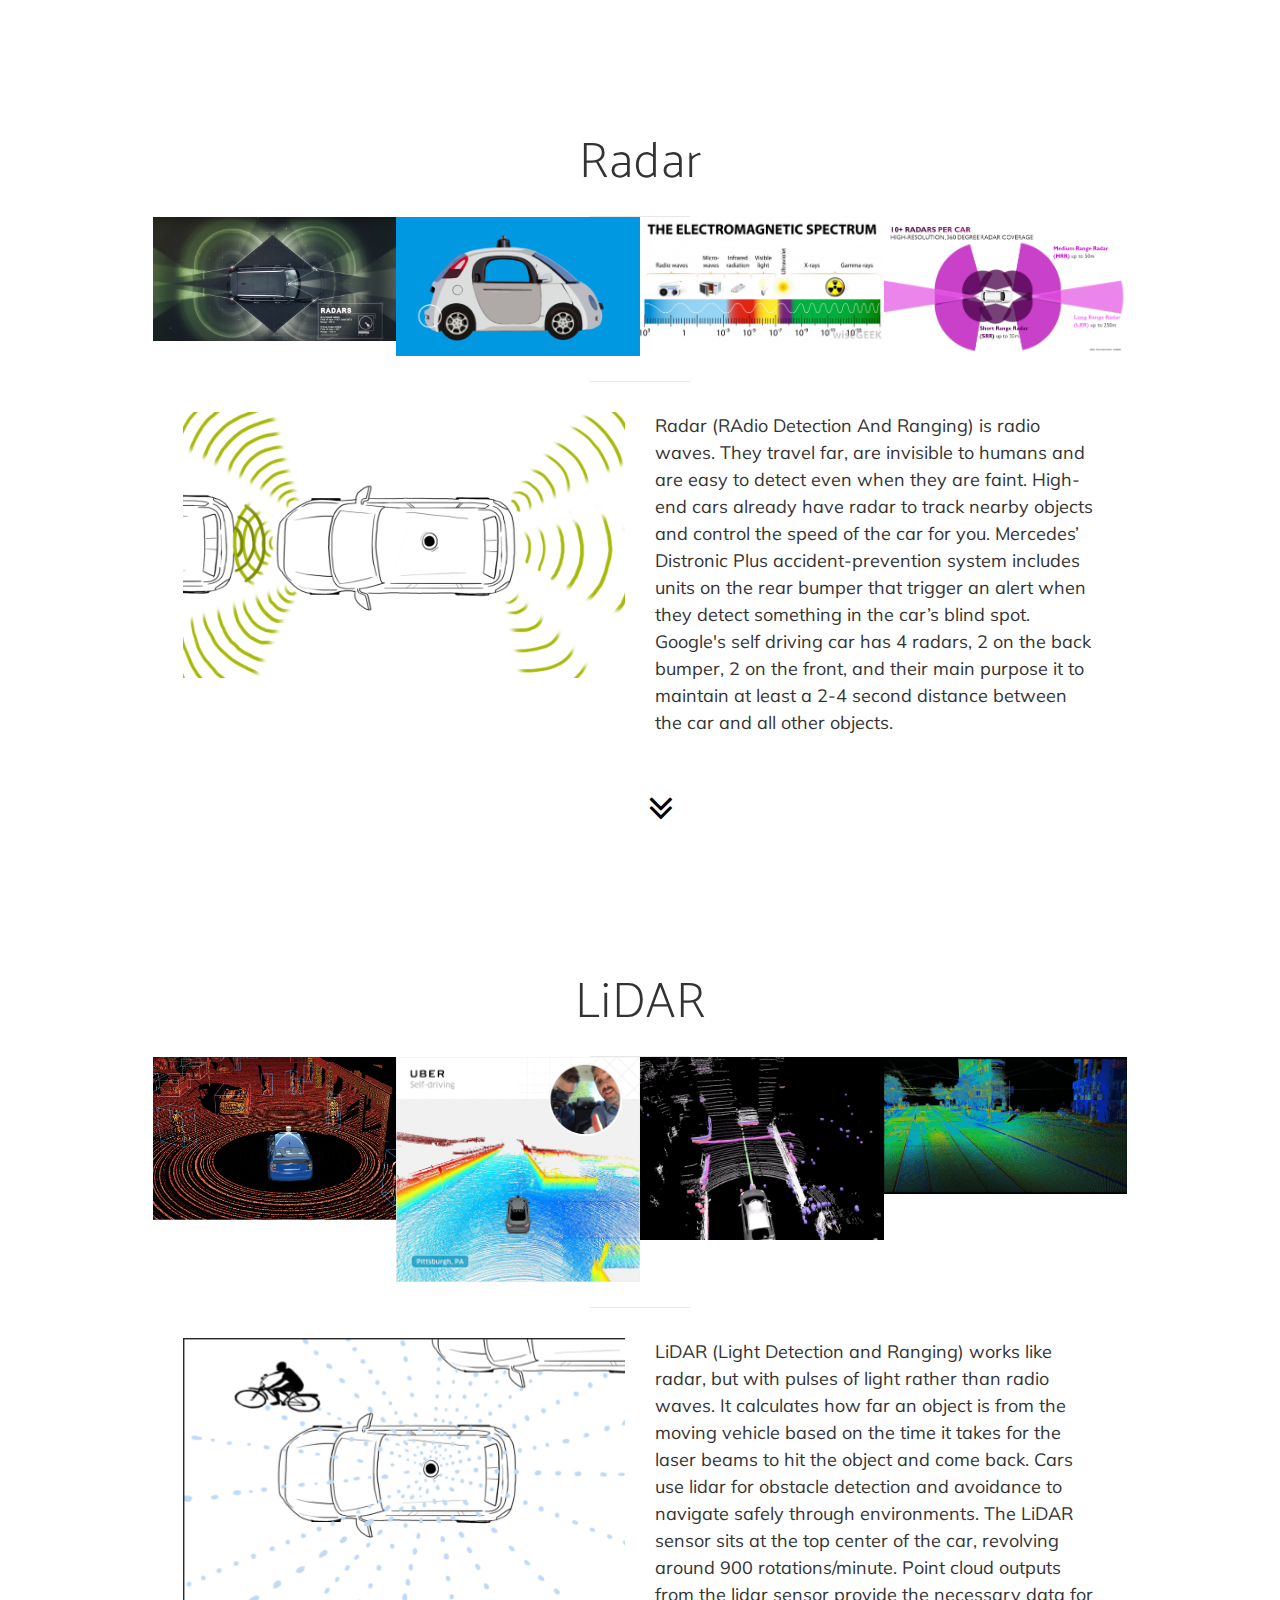
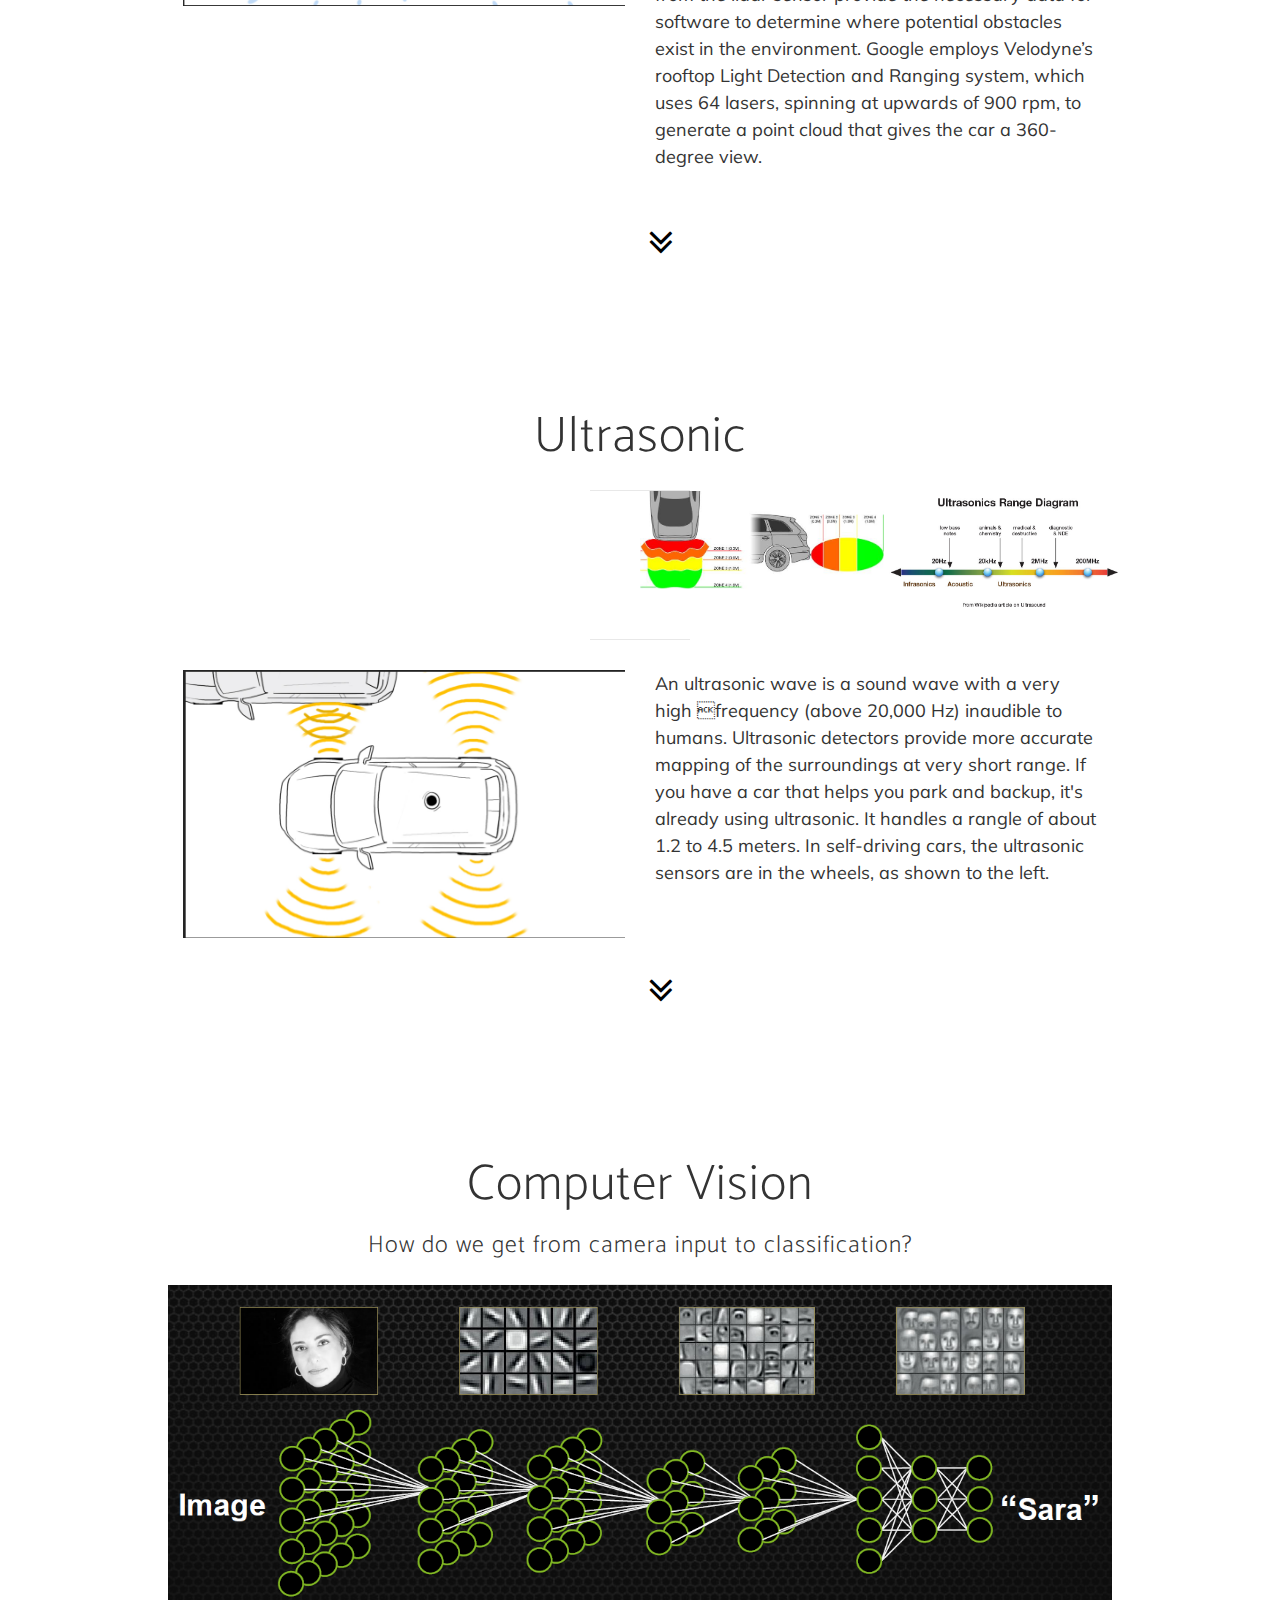
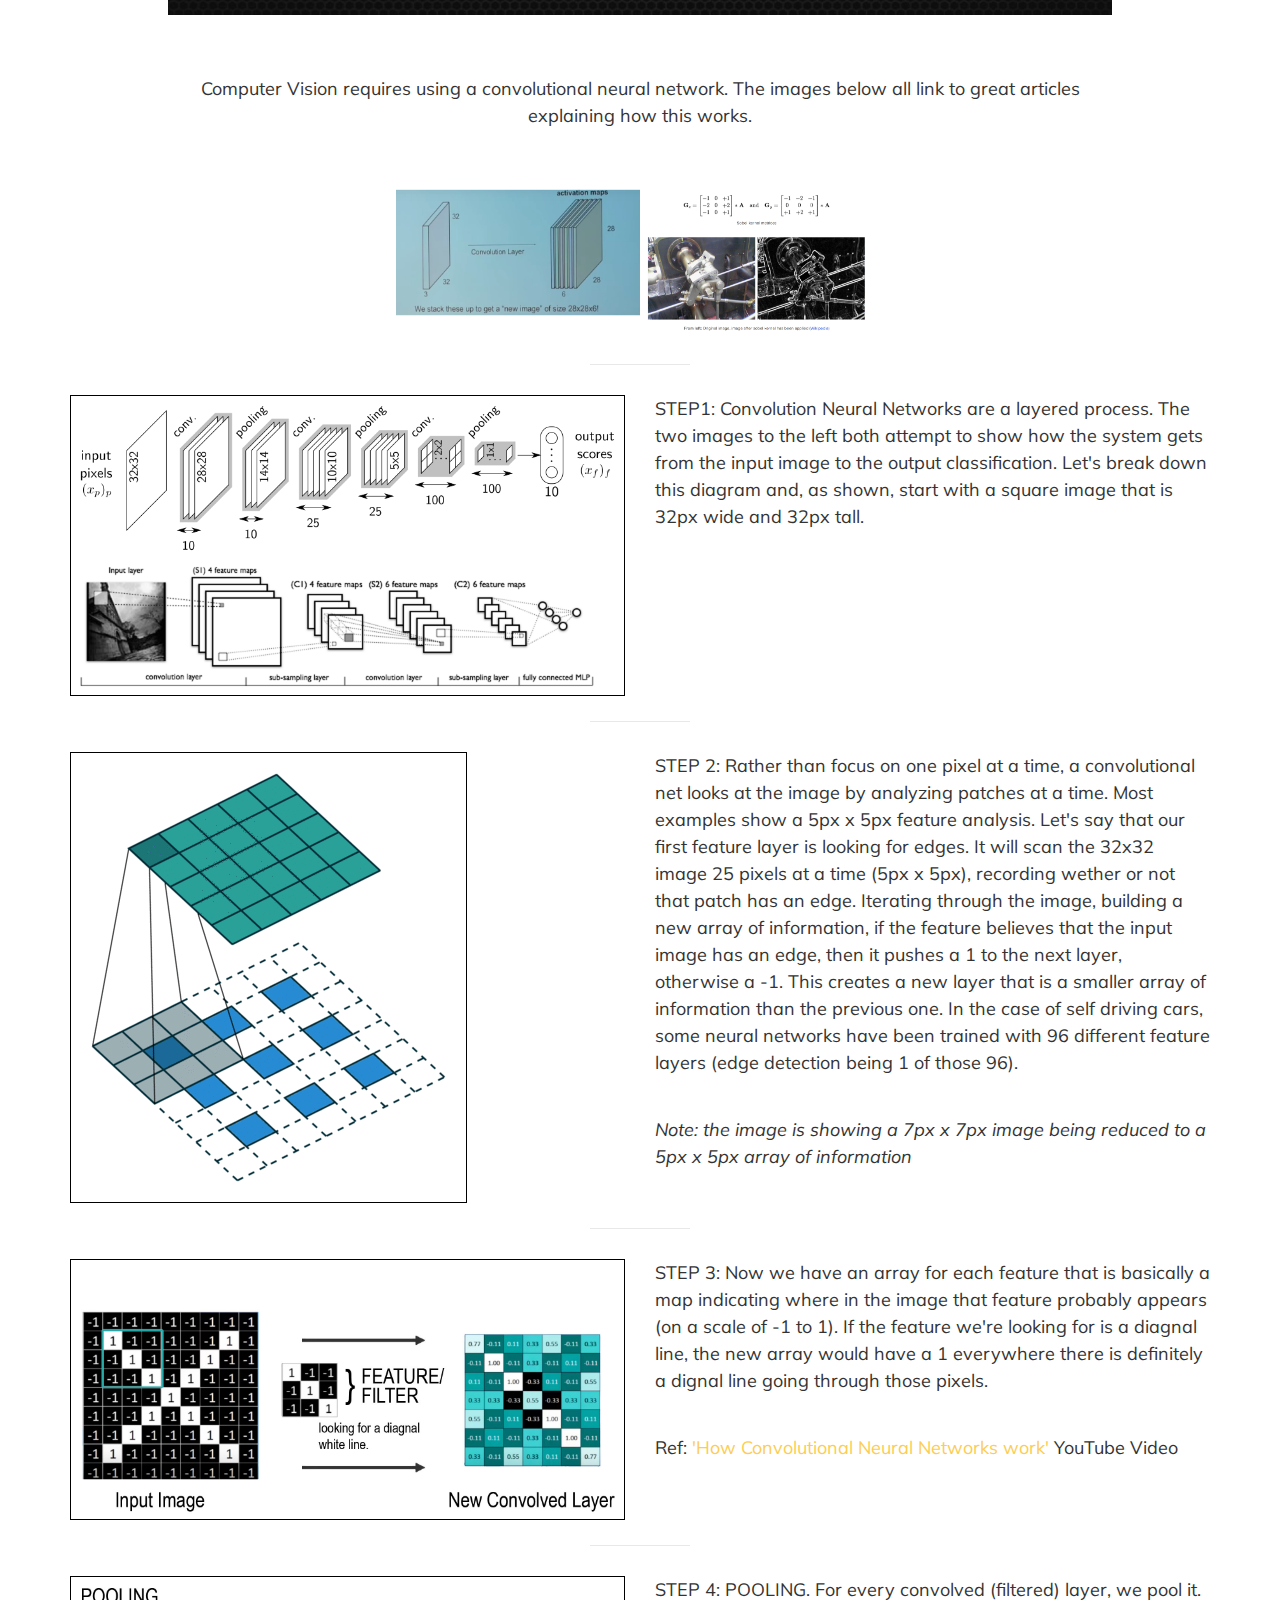
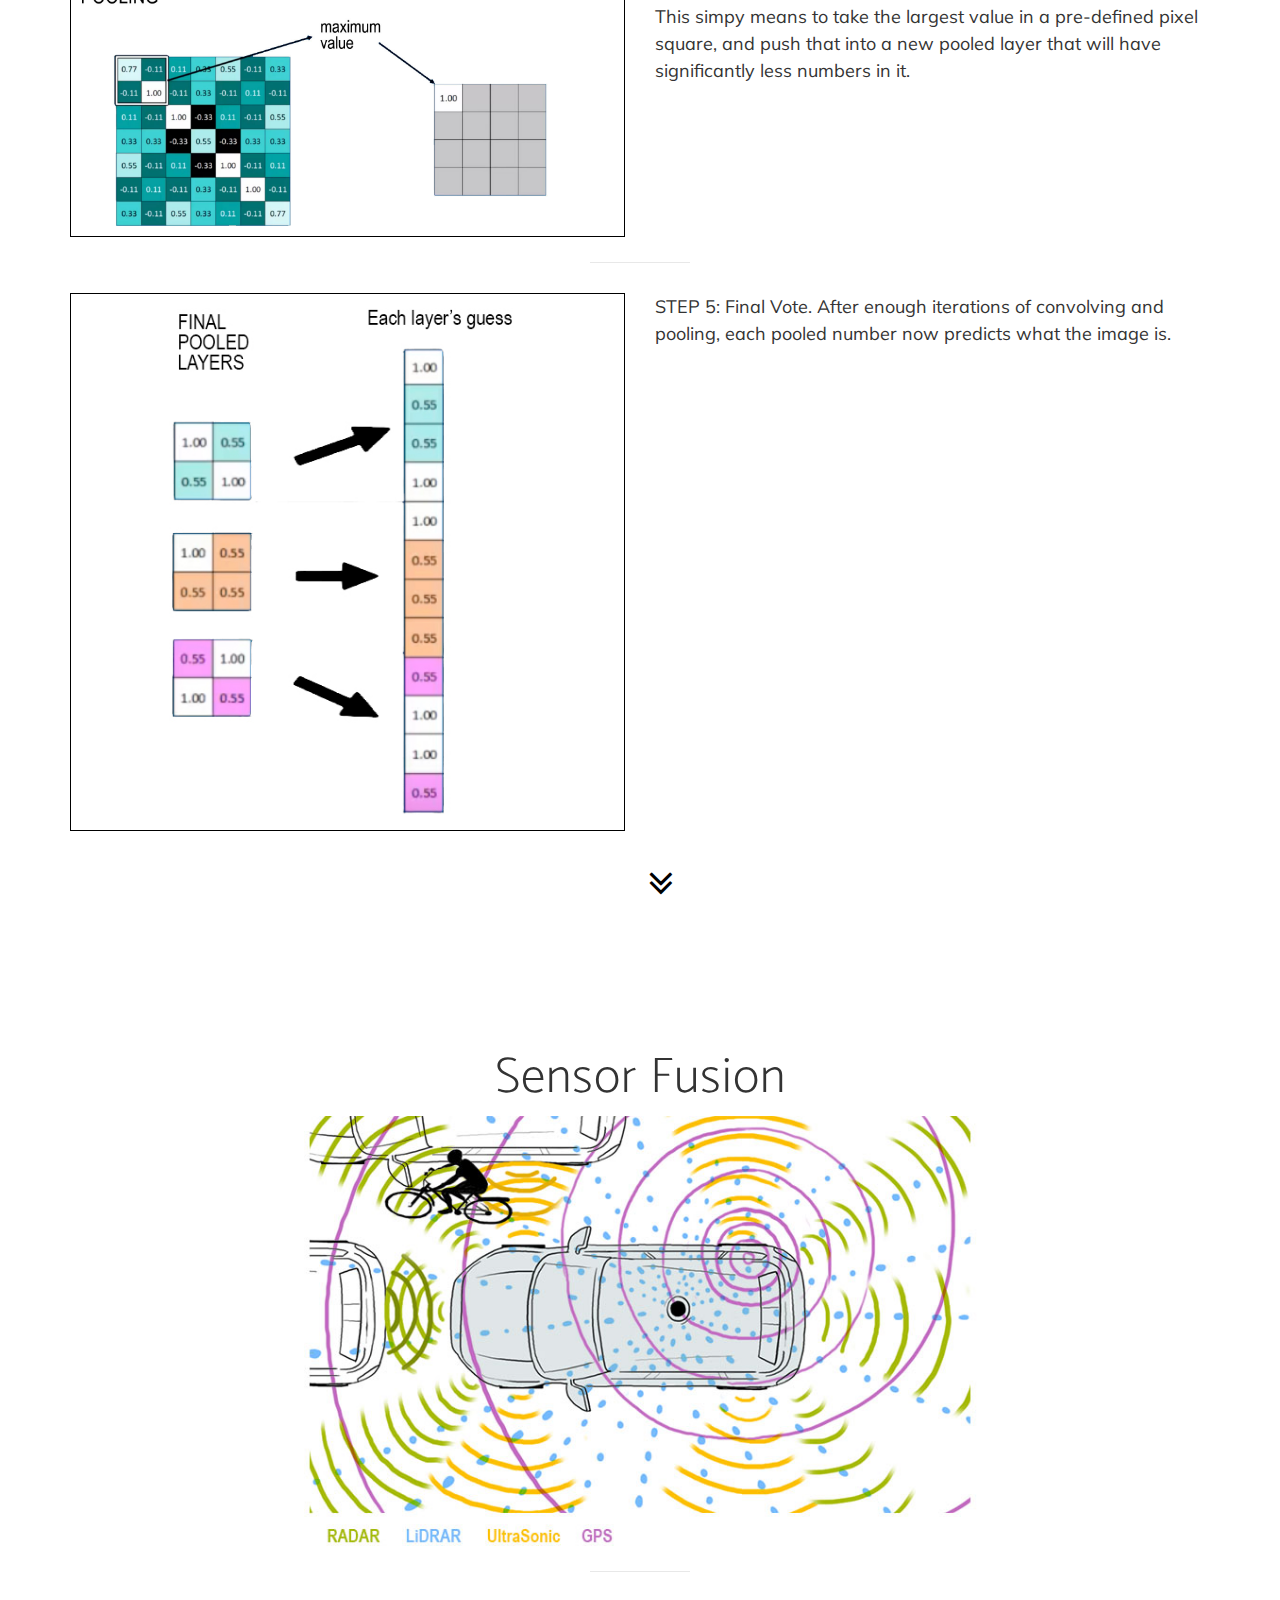
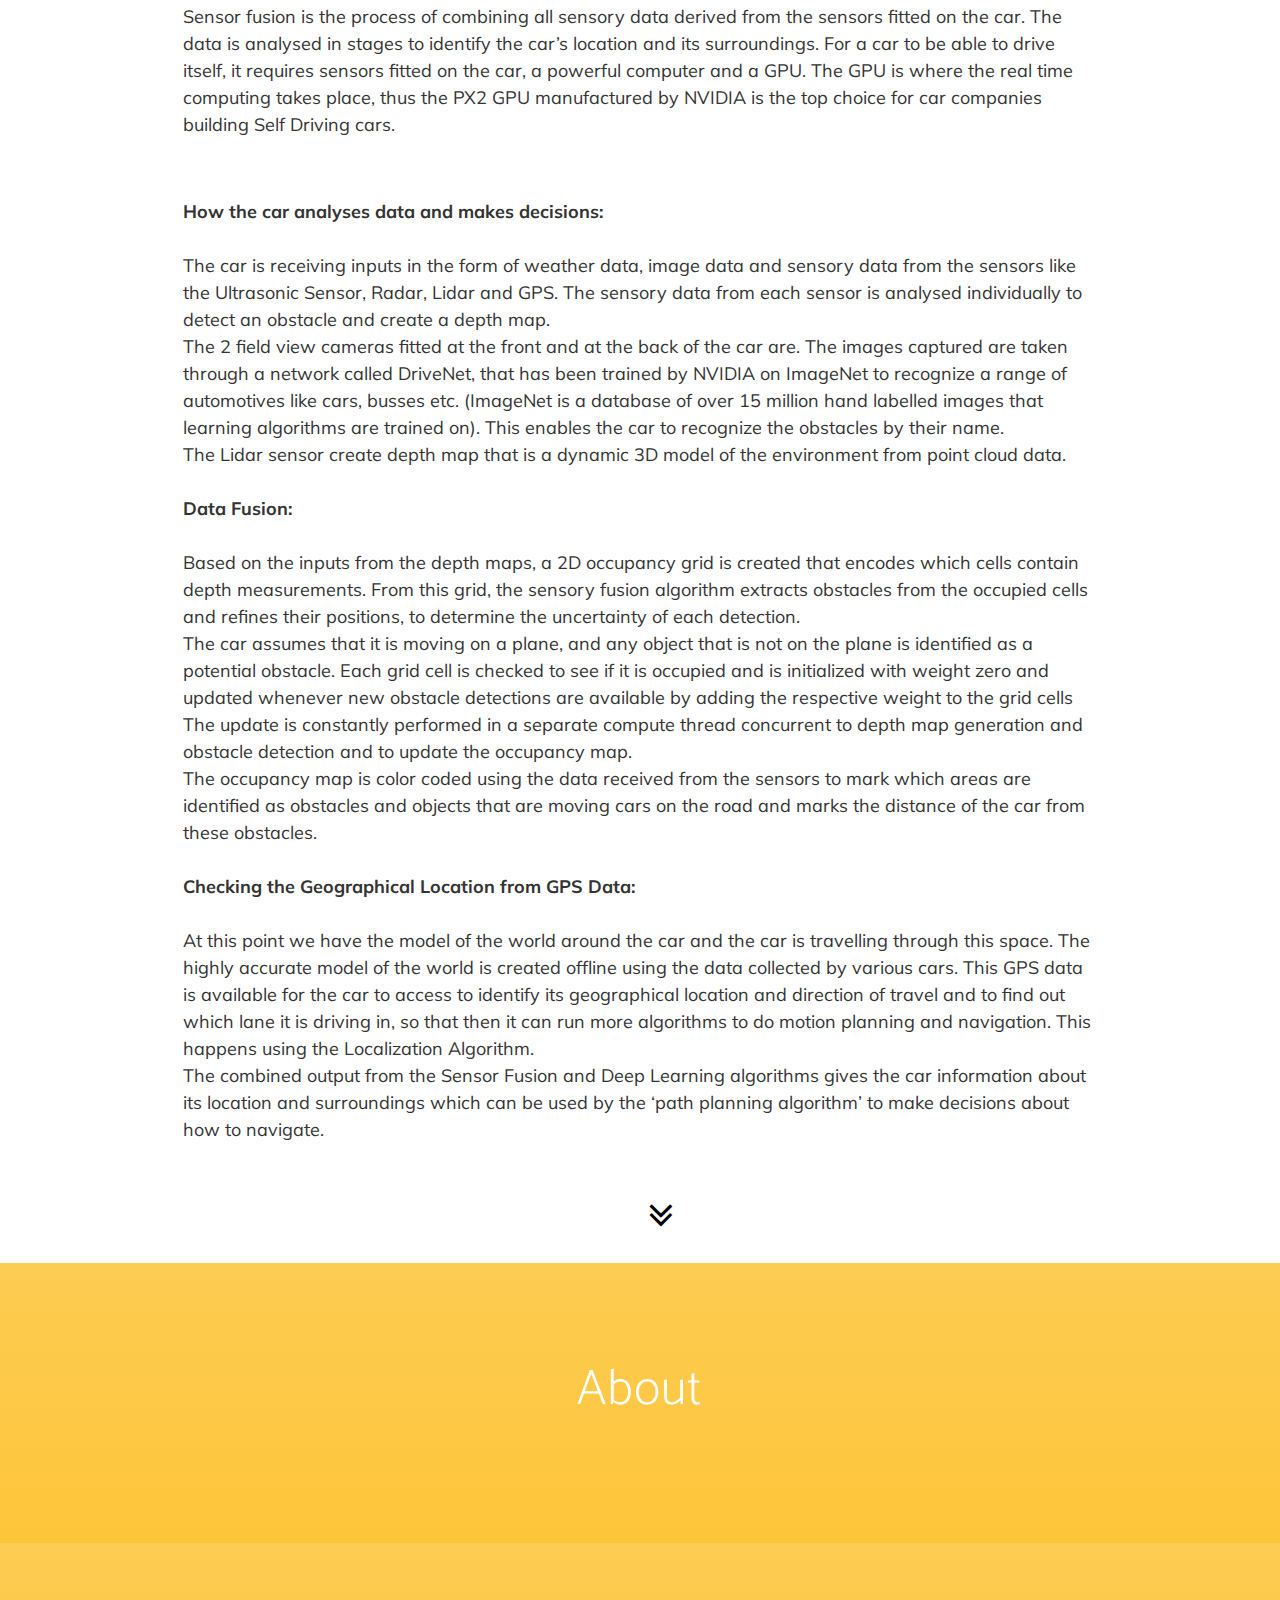
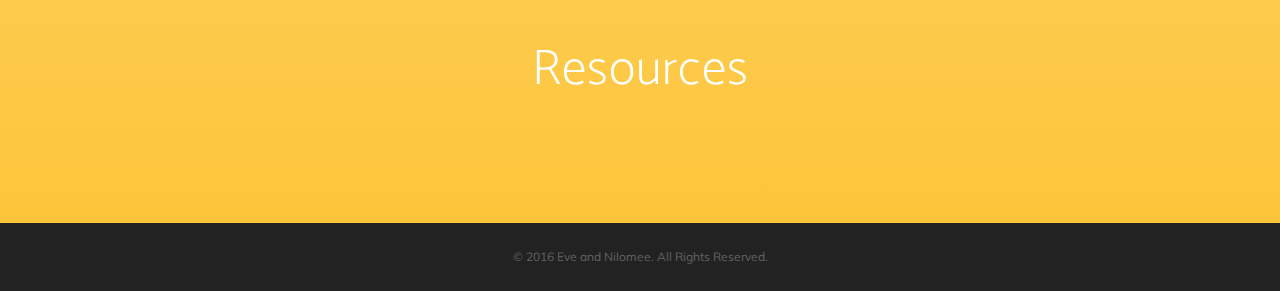
==== commit 970c2816: "added sensor fusion" ====
--- a/index.html
+++ b/index.html
@@ -610,7 +610,7 @@
         <h2>Sensor Fusion</h2>
 
         <a href="#">
-          <!-- <img class="img-portfolio img-responsive" src="img/sara.png"> -->
+          <img class="img-portfolio img-responsive" src="img/fusion/all2.jpg">
         </a>
         <div class="row">
 
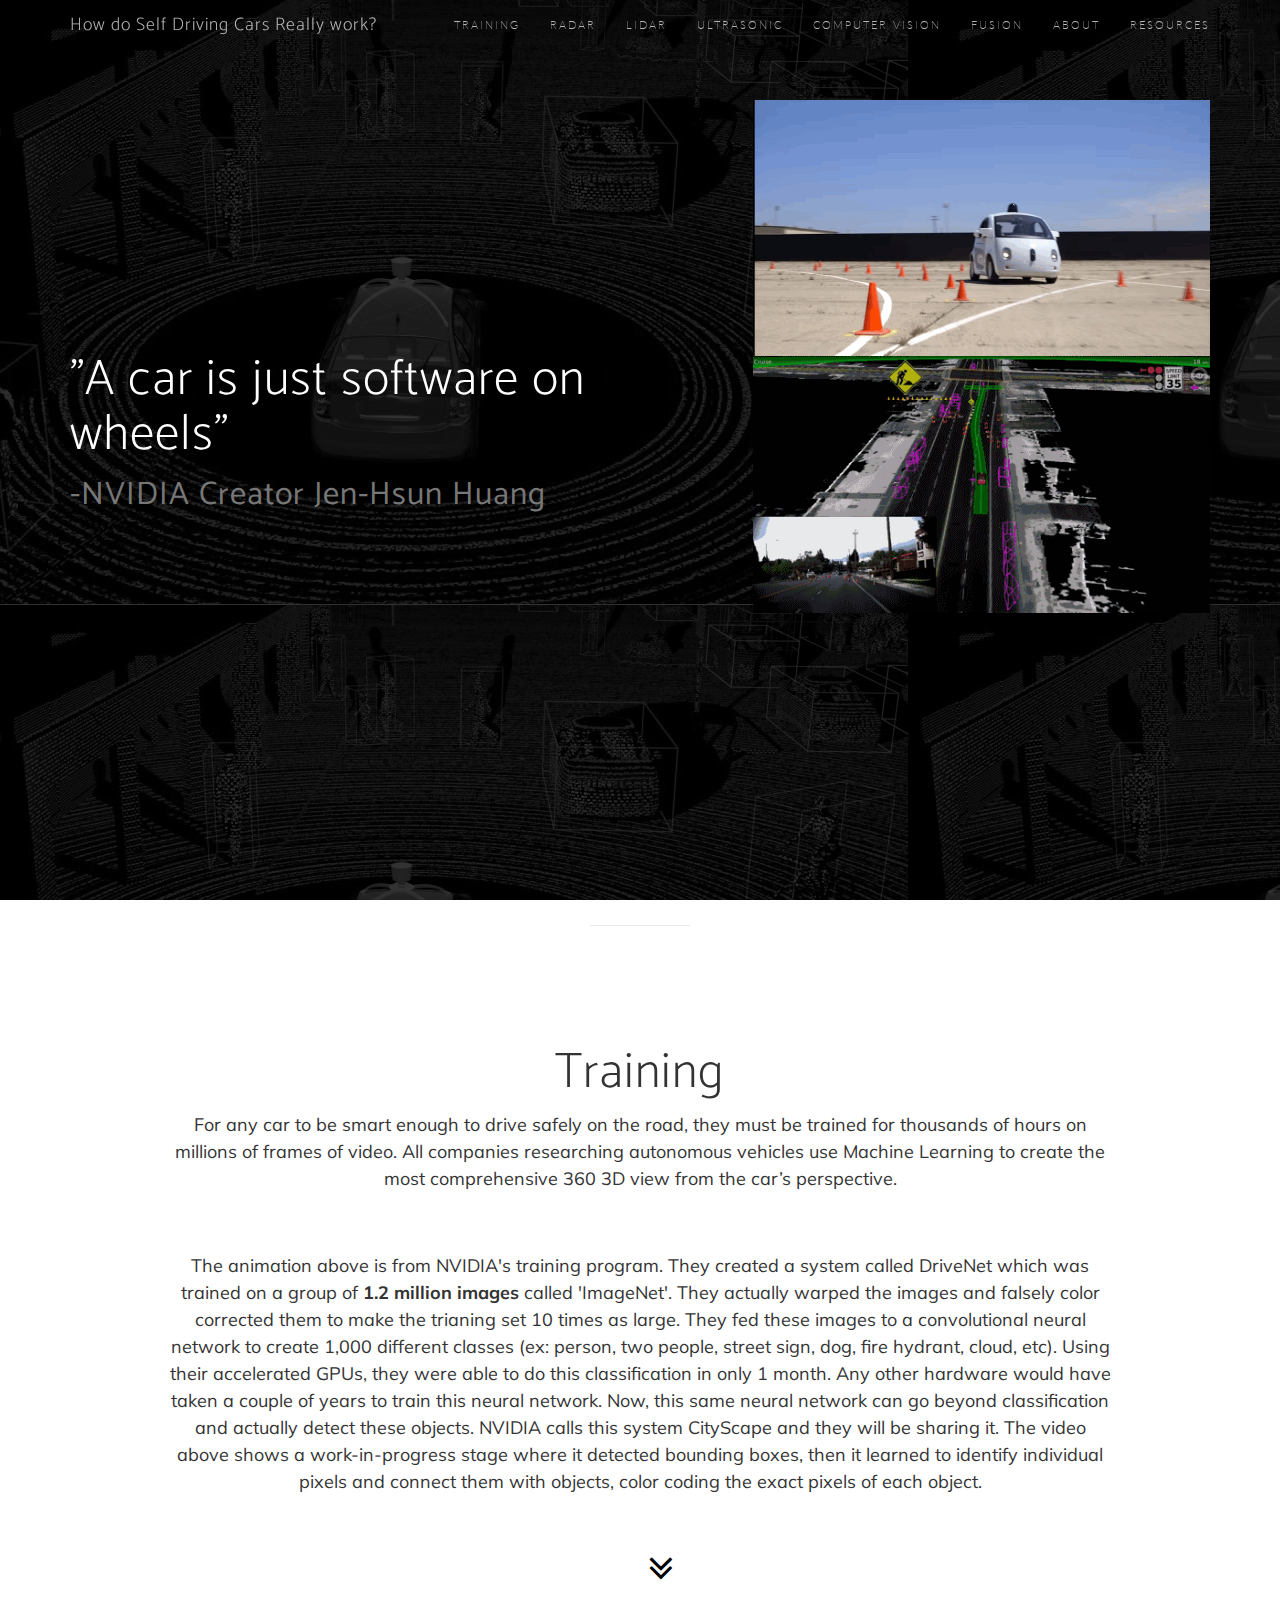
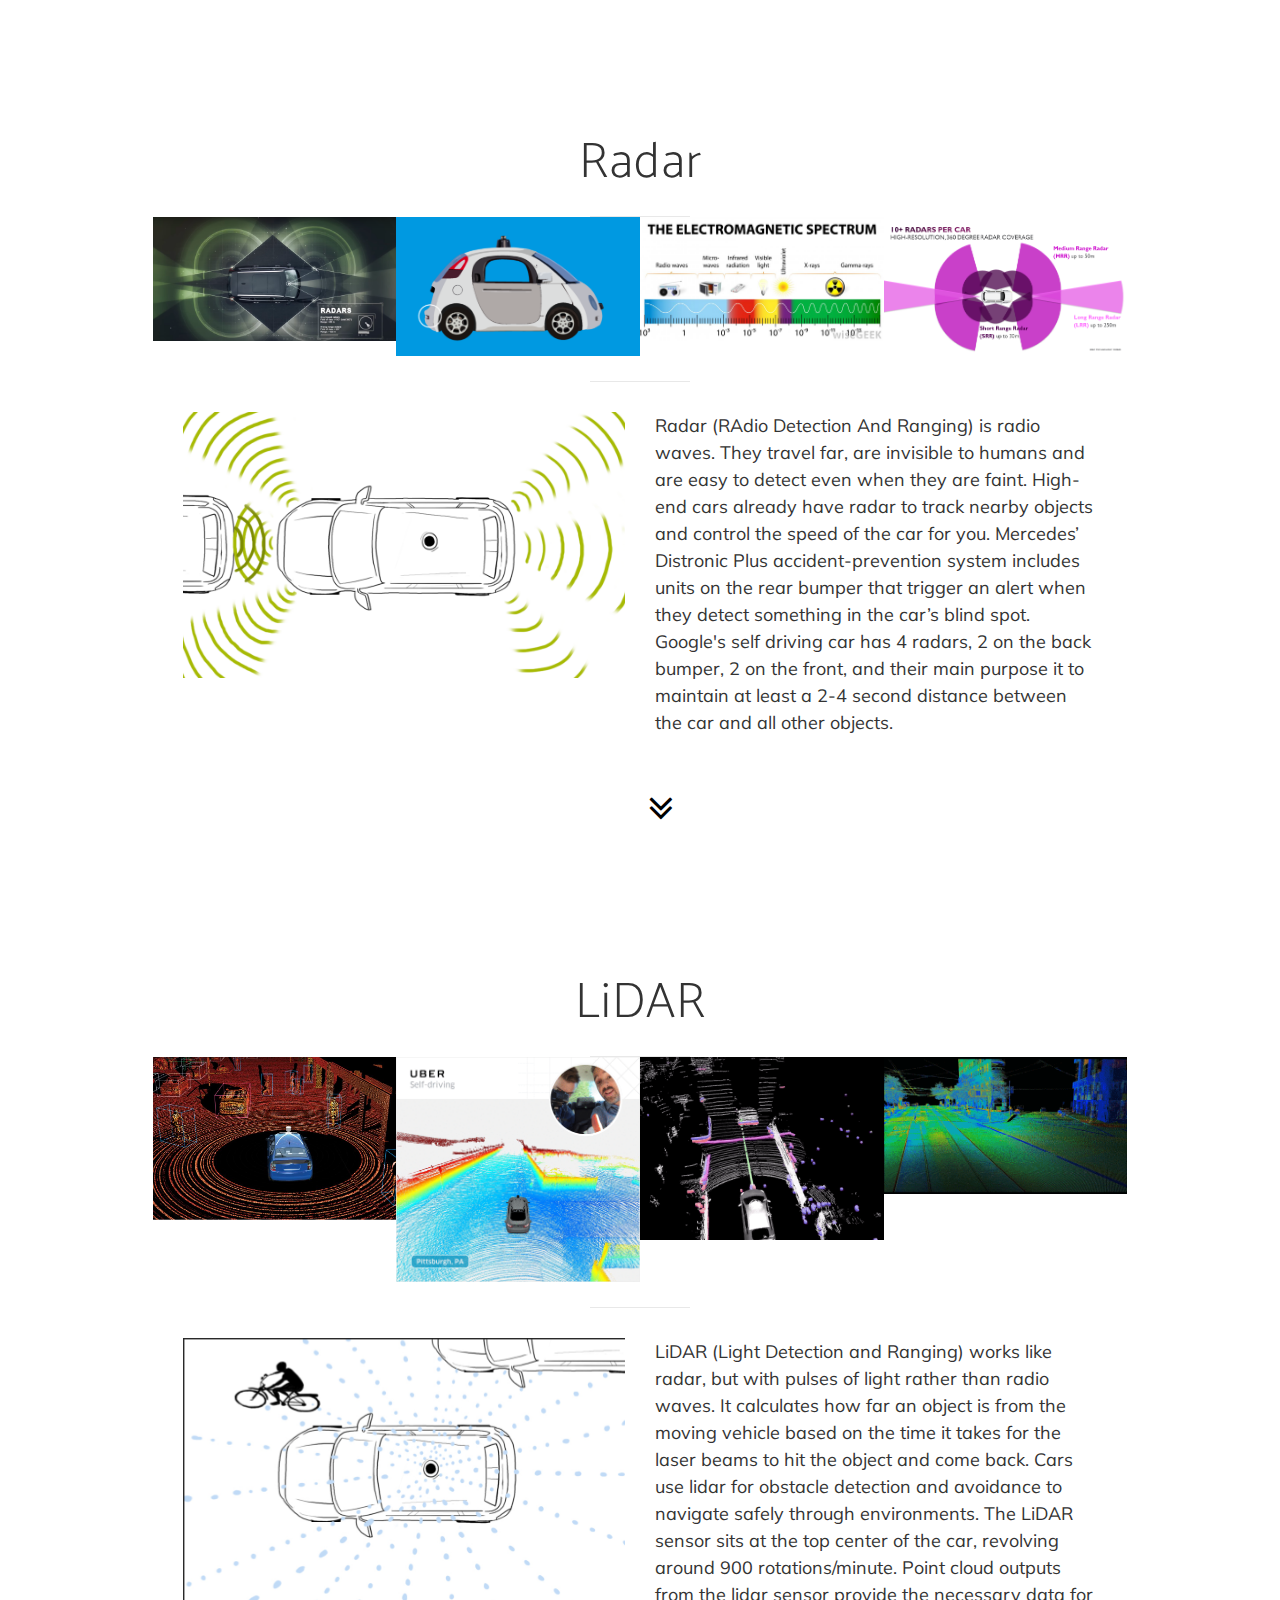
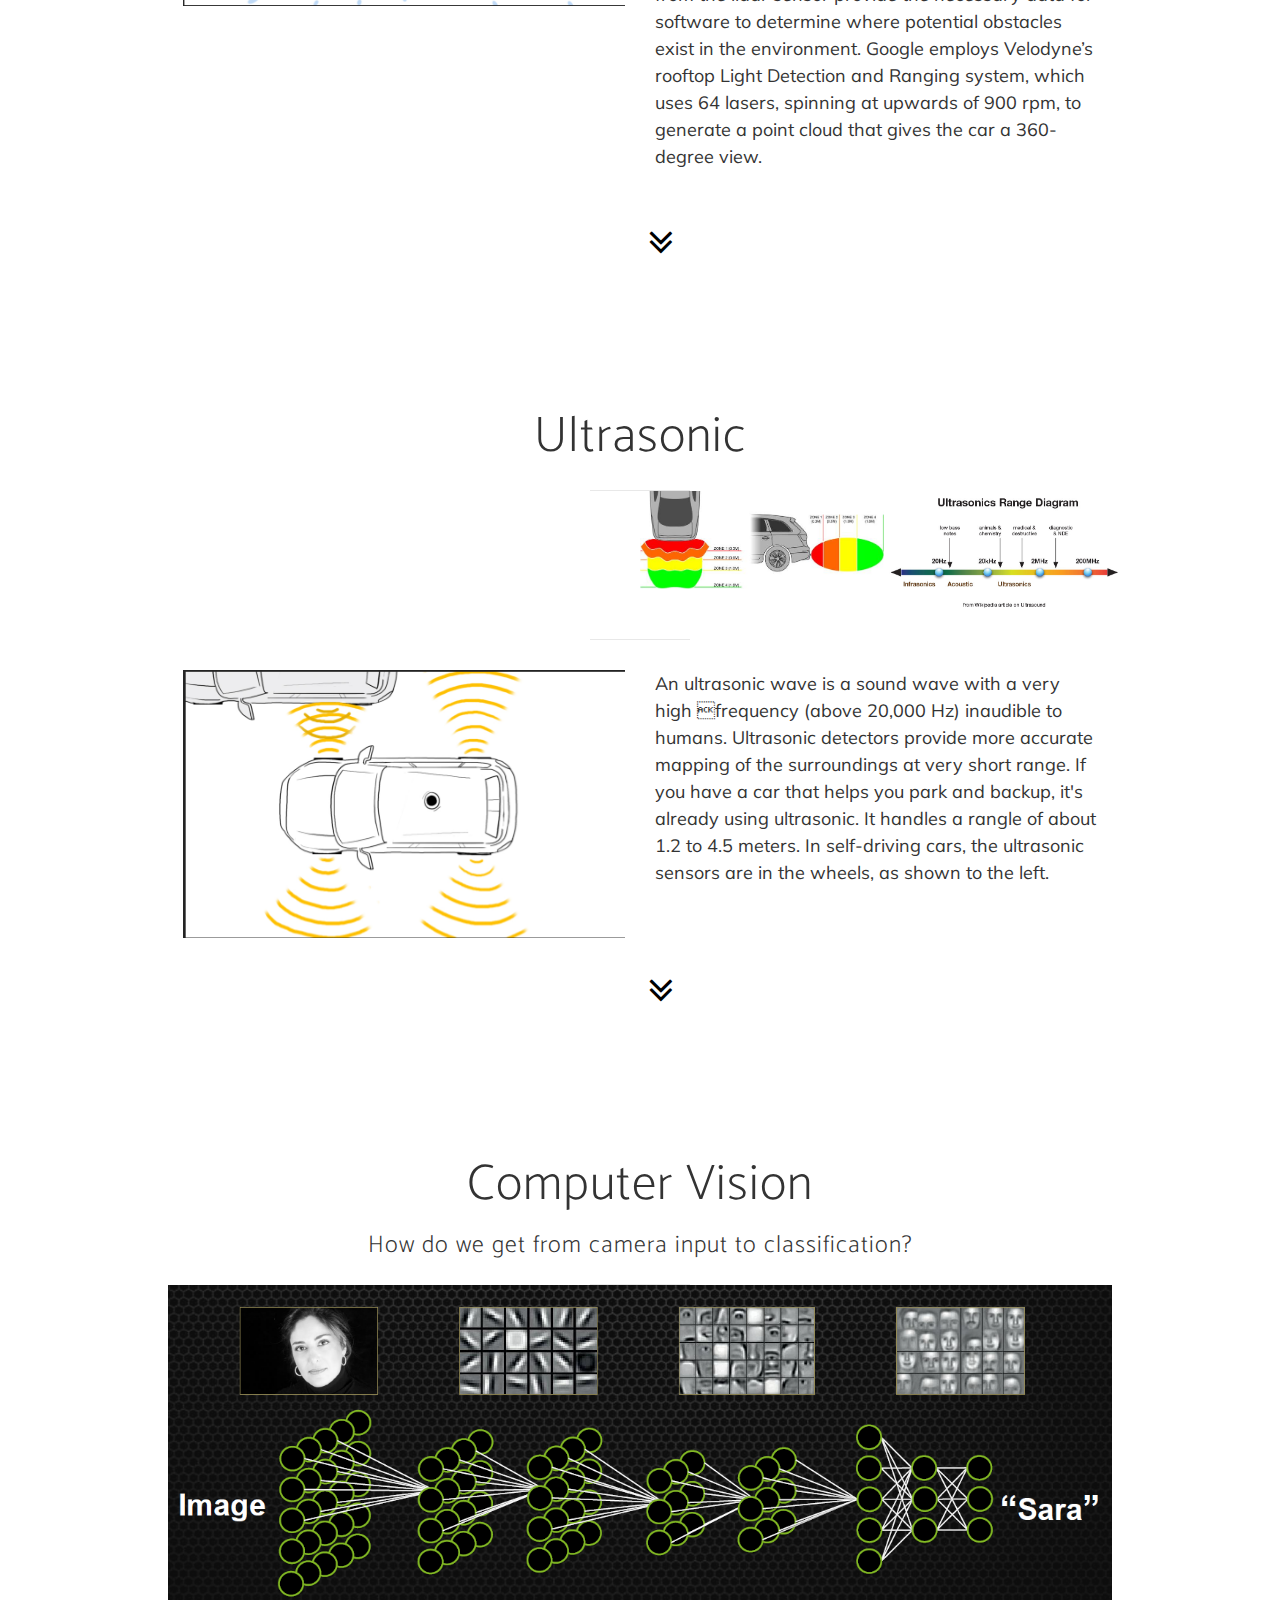
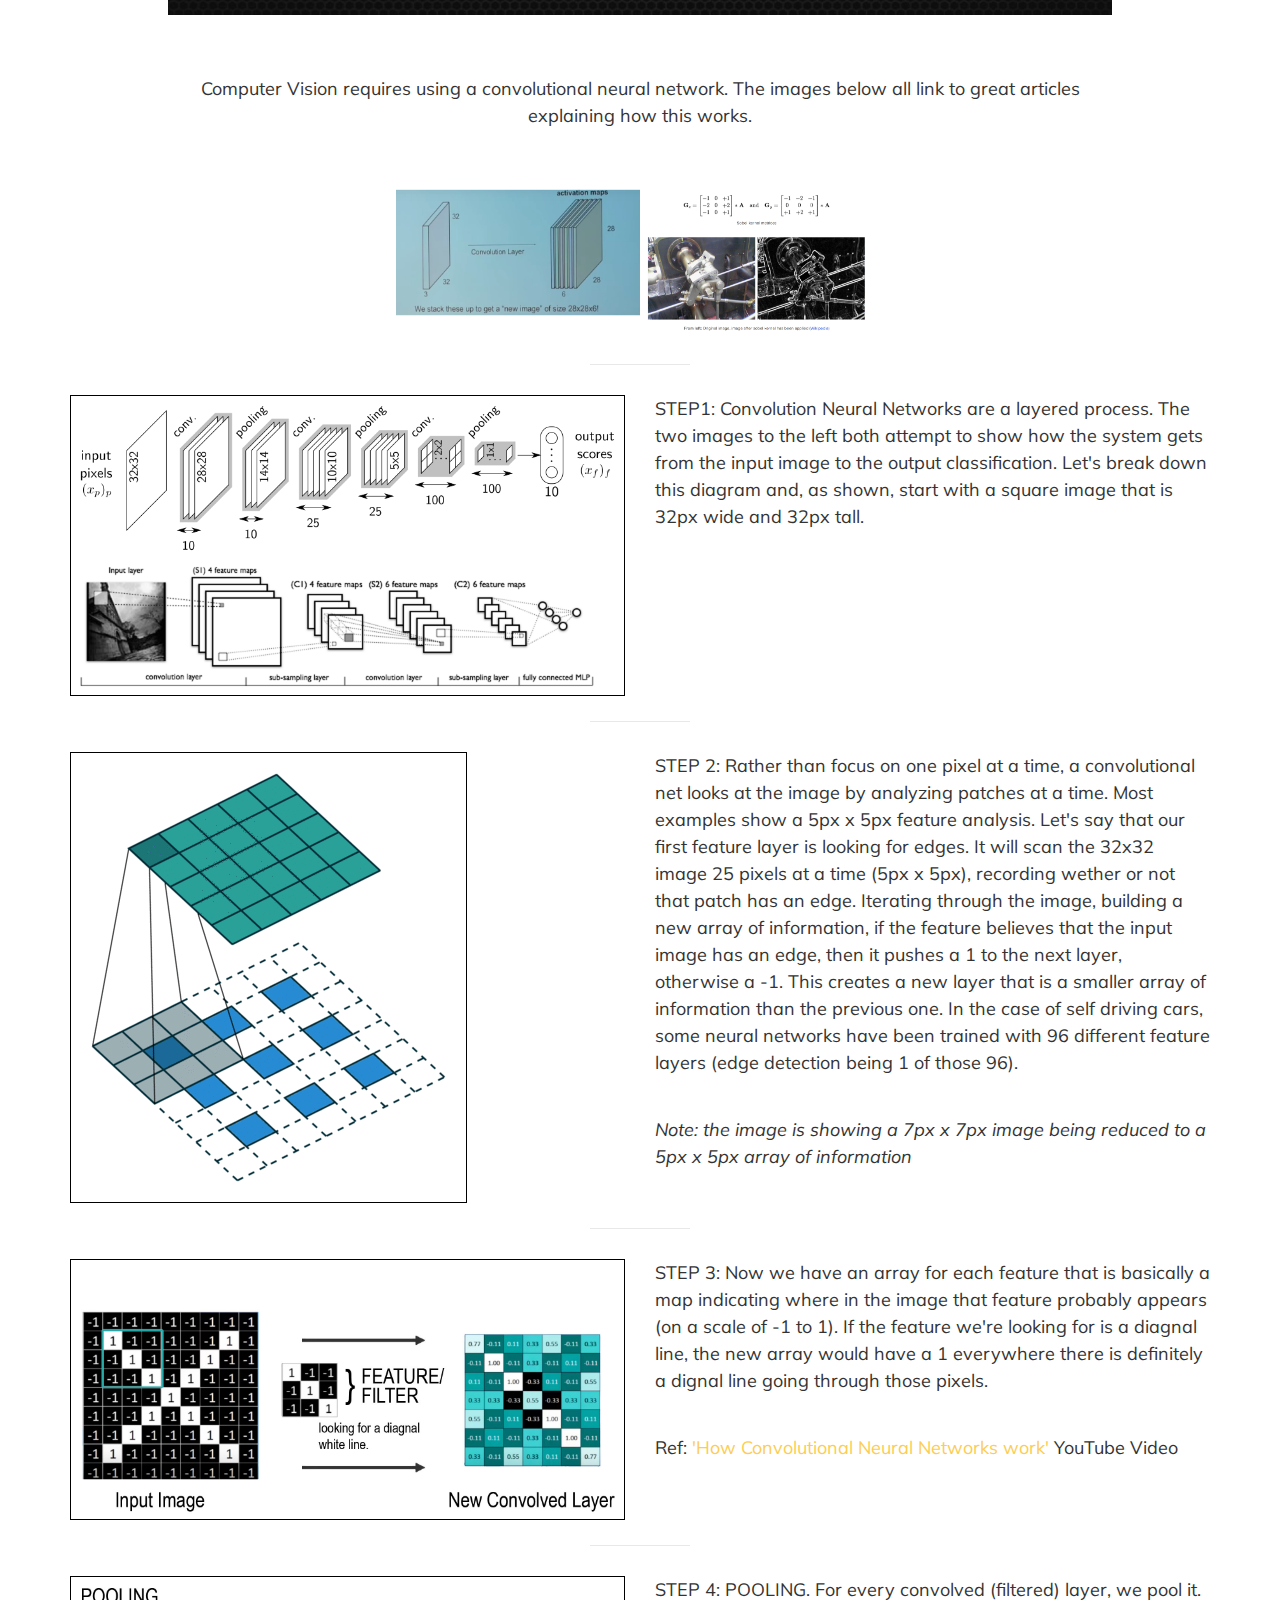
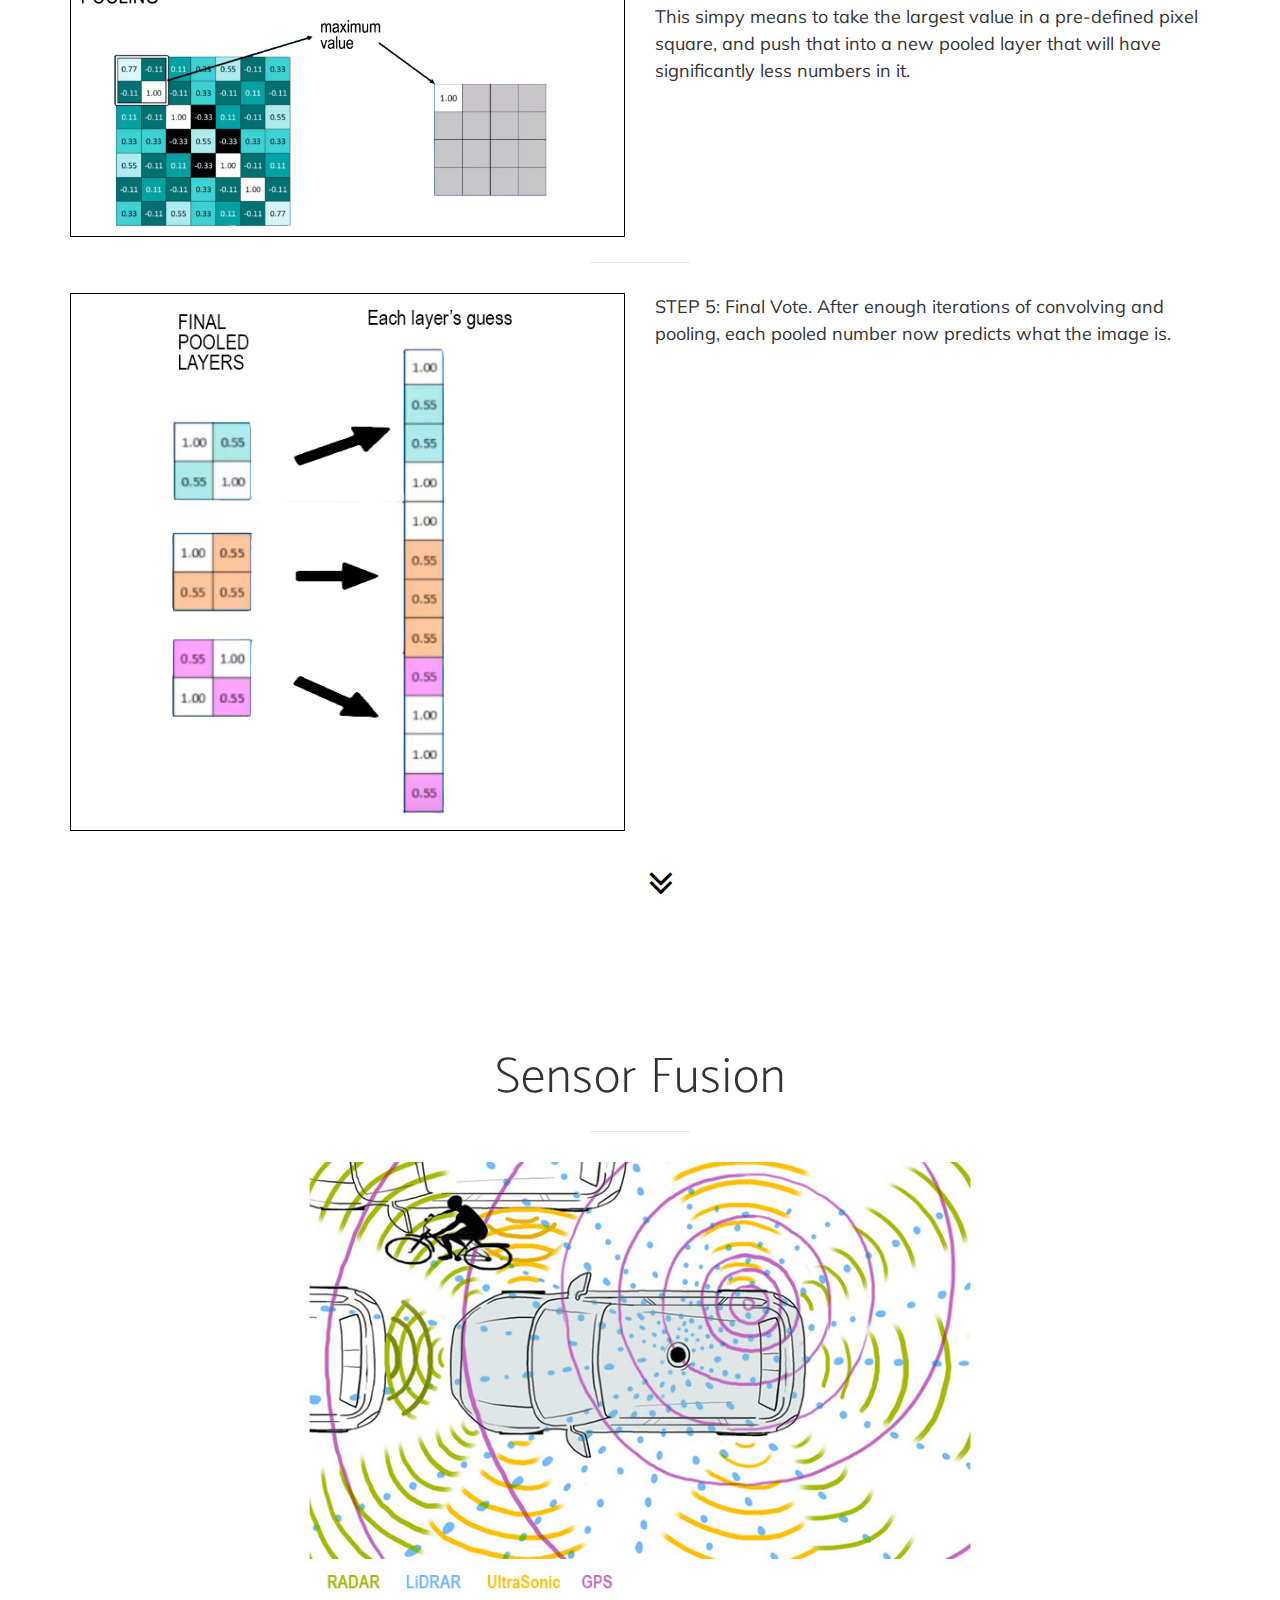
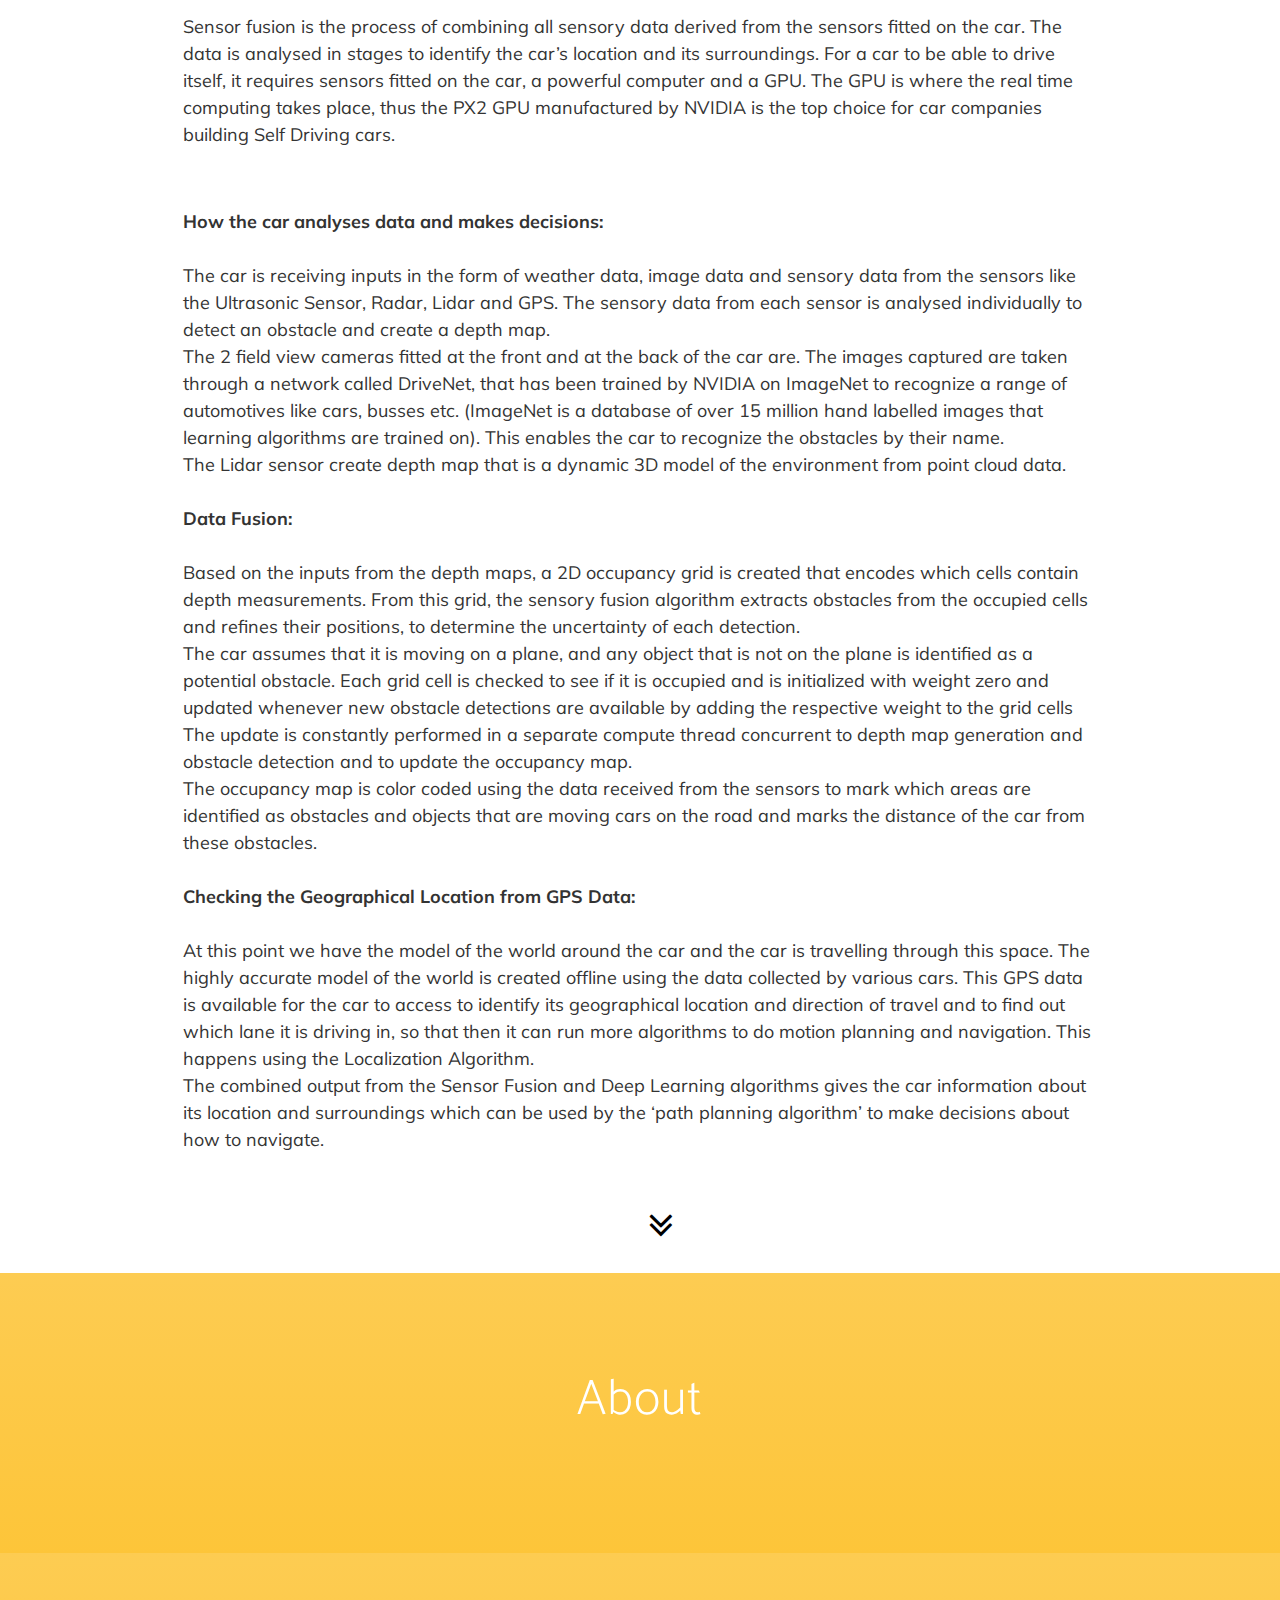
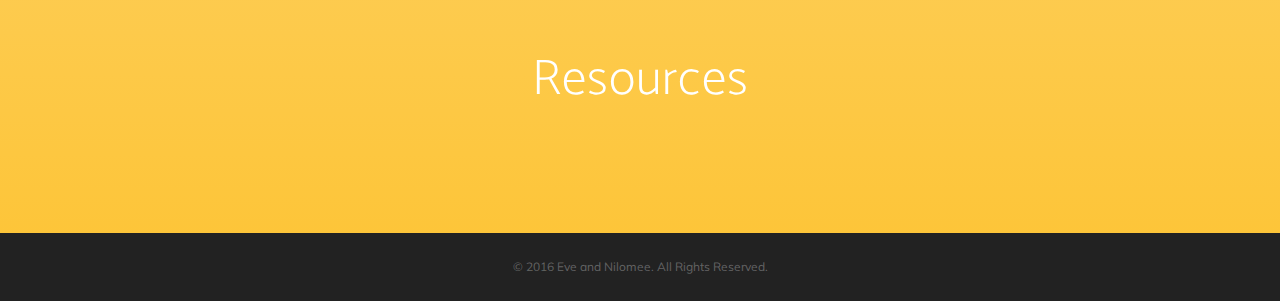
==== commit fef42ef1: "added spacing under sensor fusion" ====
--- a/index.html
+++ b/index.html
@@ -608,21 +608,22 @@
     <div class="row">
       <div class="col-lg-10 col-lg-offset-1 text-center">
         <h2>Sensor Fusion</h2>
+        <hr class="spacer"></hr>
 
         <a href="#">
           <img class="img-portfolio img-responsive" src="img/fusion/all2.jpg">
         </a>
         <div class="row">
-
-
-        </div>
-
-      </div>
-
-    </div>
-
-  </div>
-  <hr class="spacer"></hr>
+<br>
+
+        </div>
+
+      </div>
+
+    </div>
+
+  </div>
+
   <div class="container">
     <div class="row">
       <div class="col-lg-10 col-lg-offset-1 text-left">
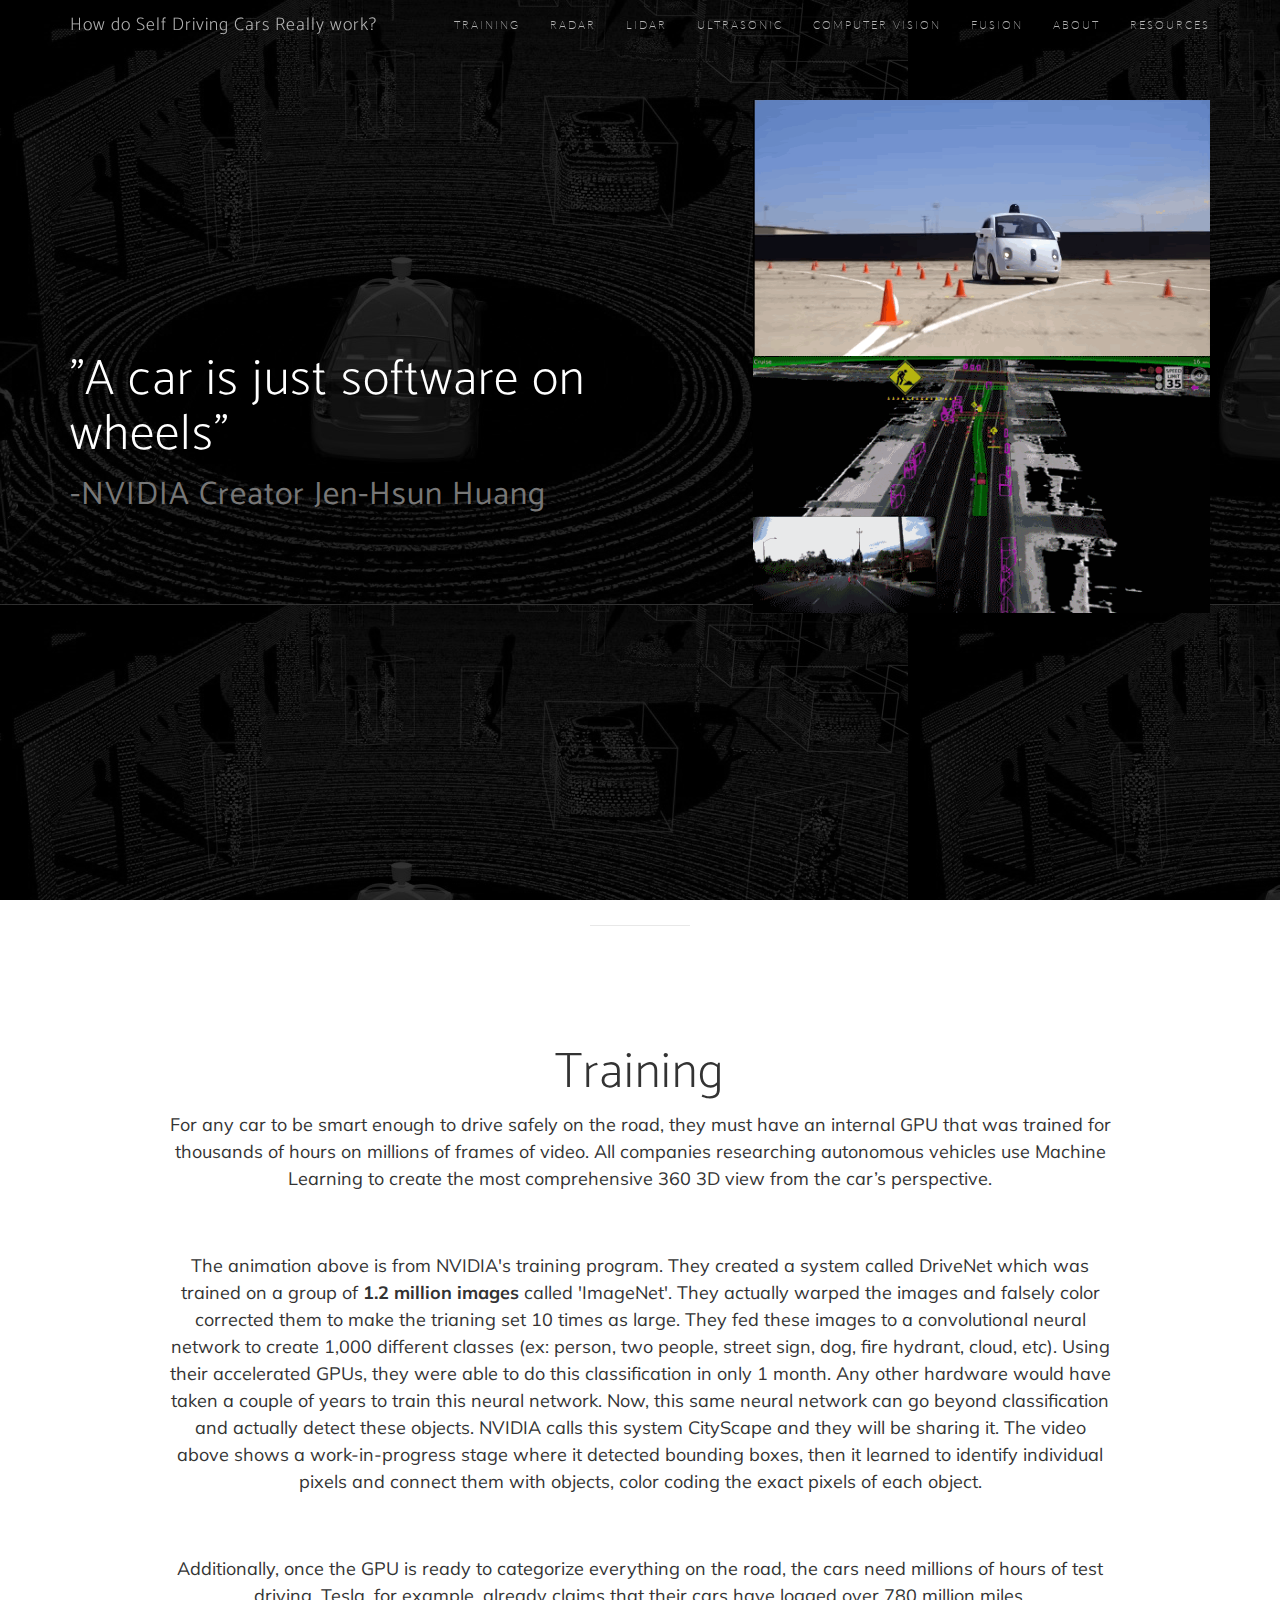
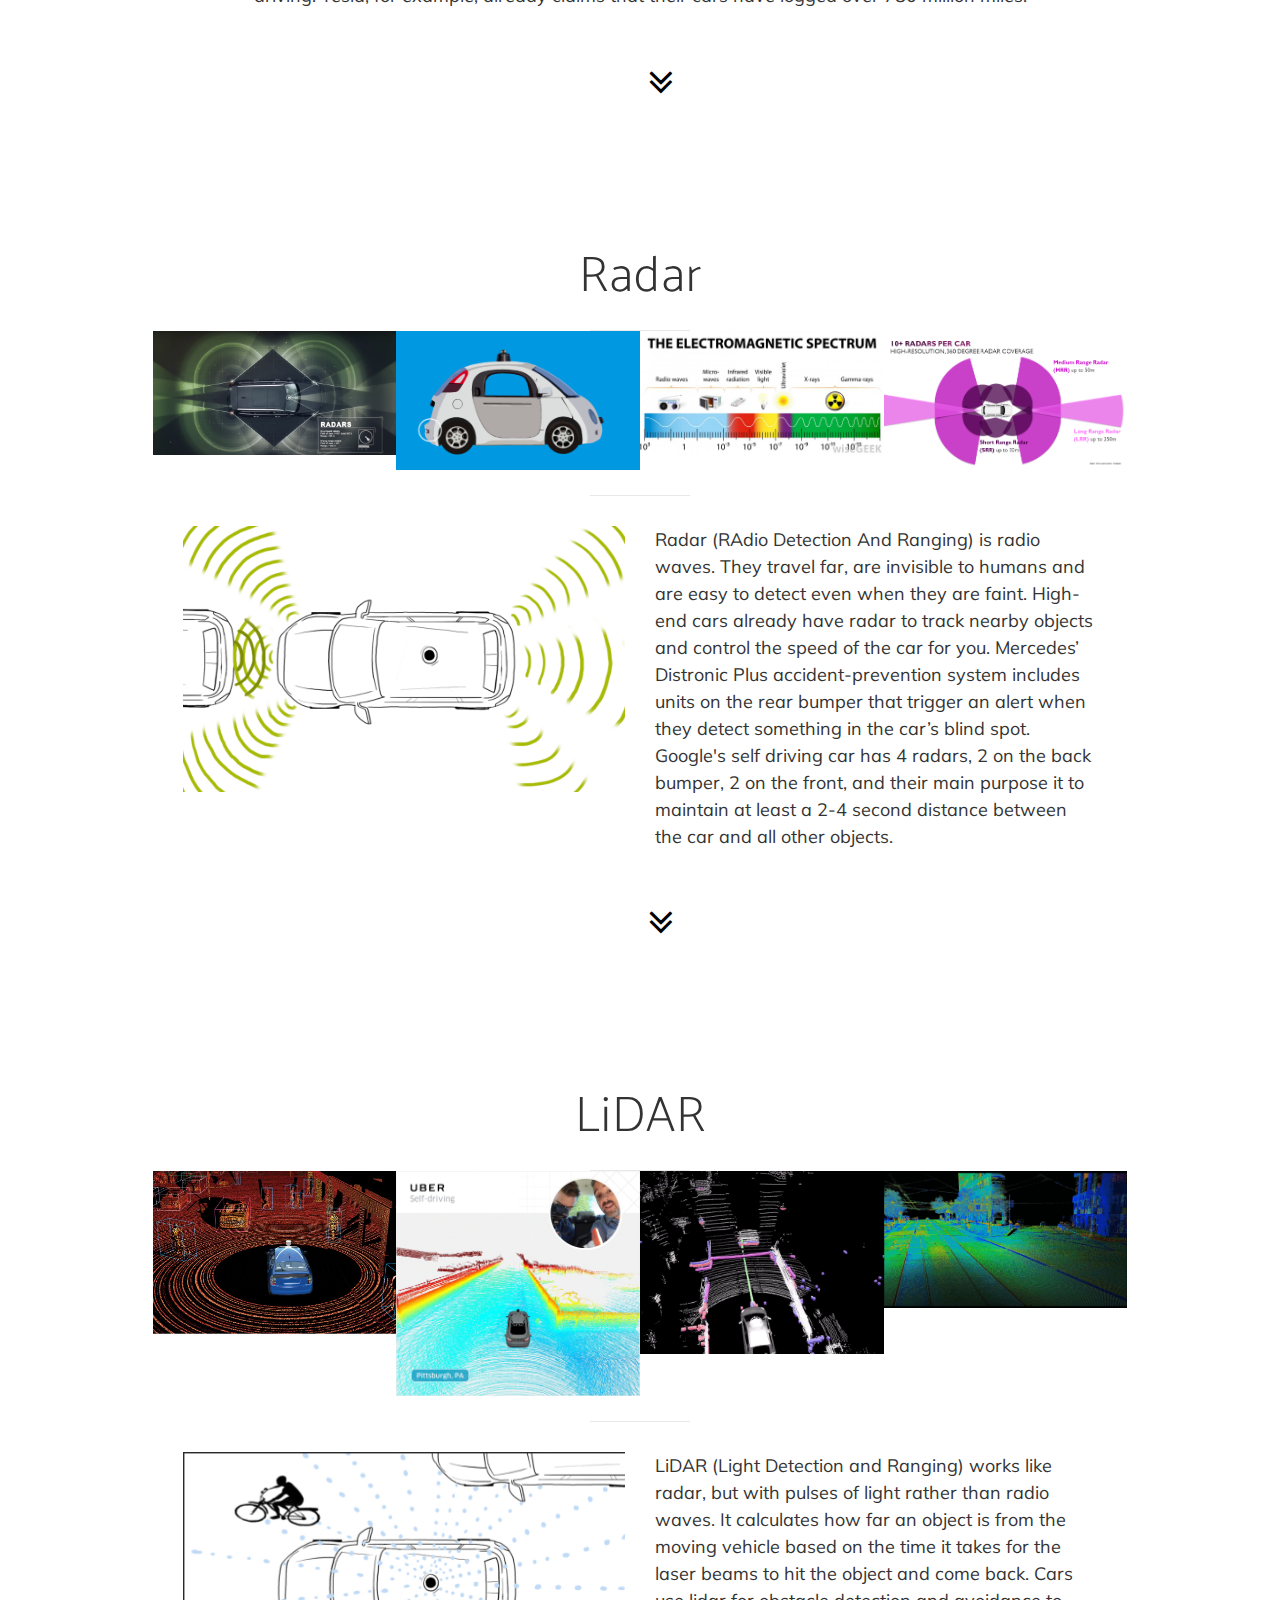
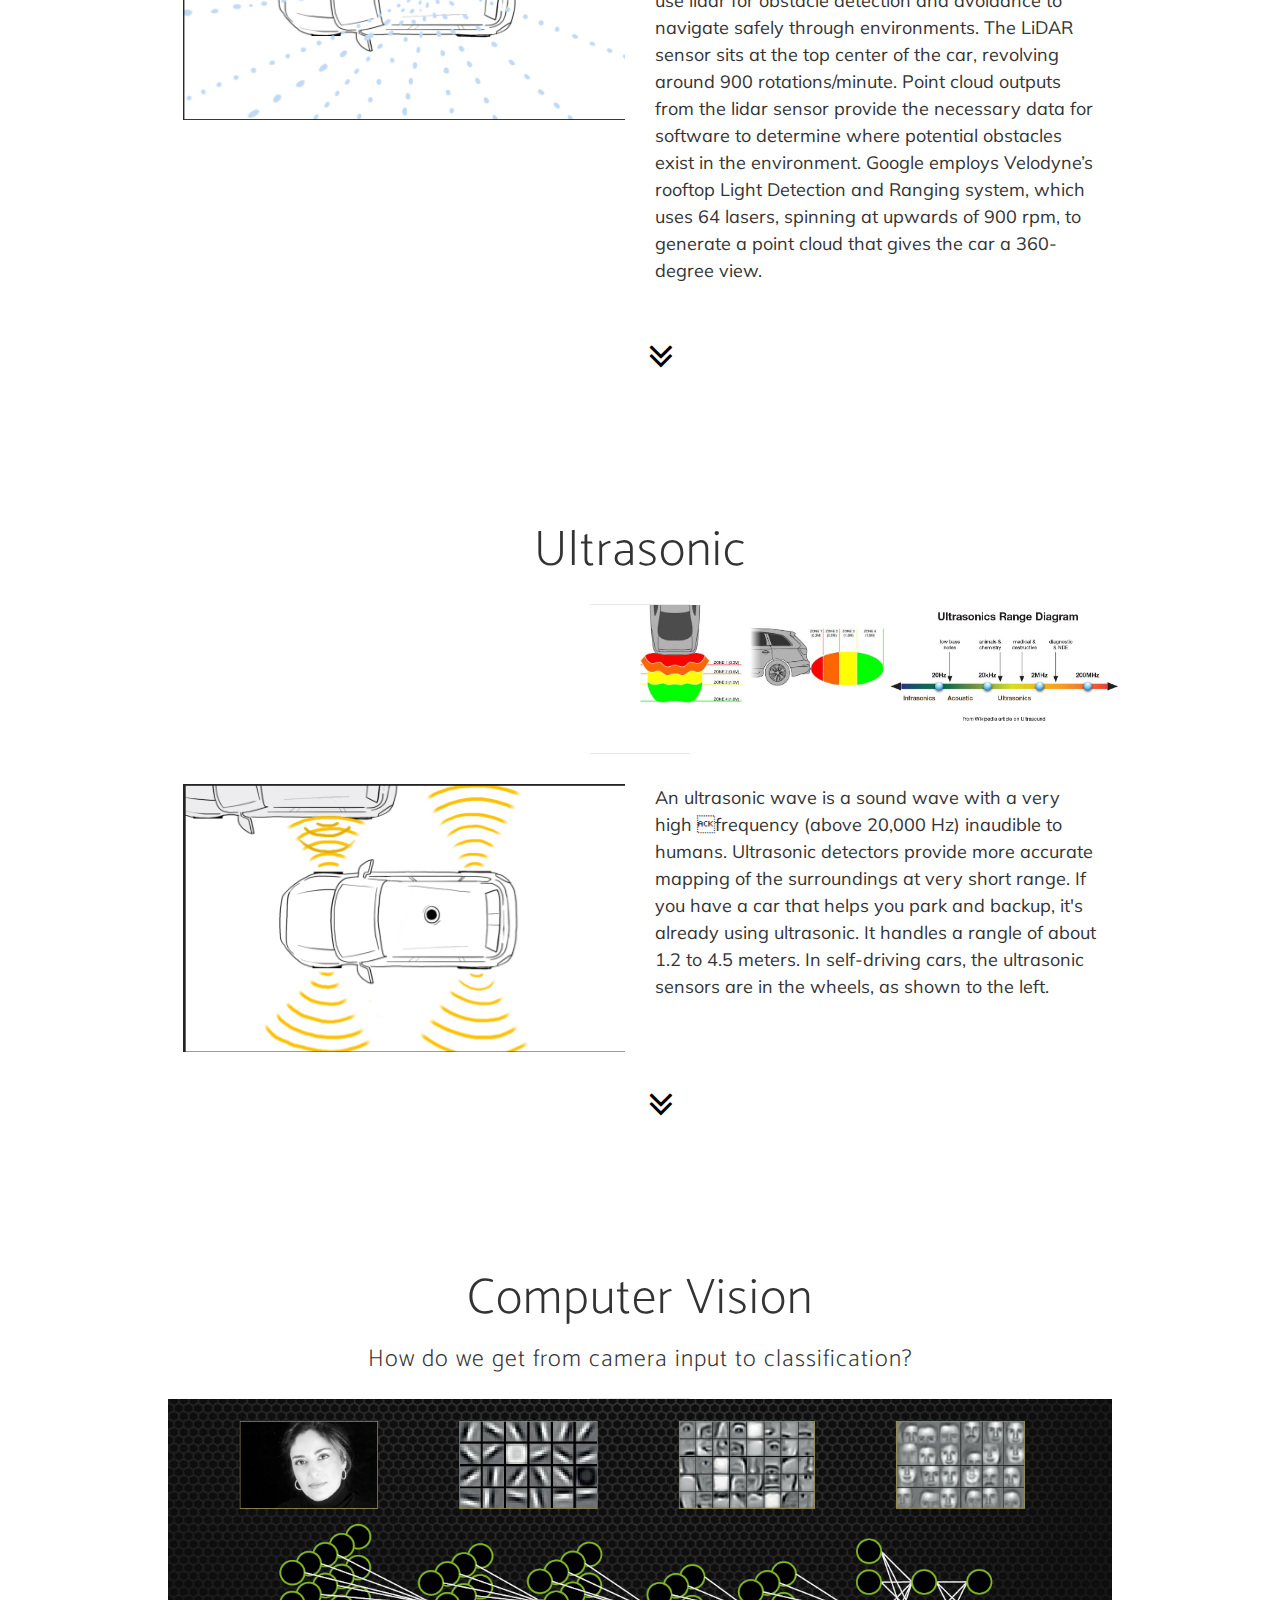
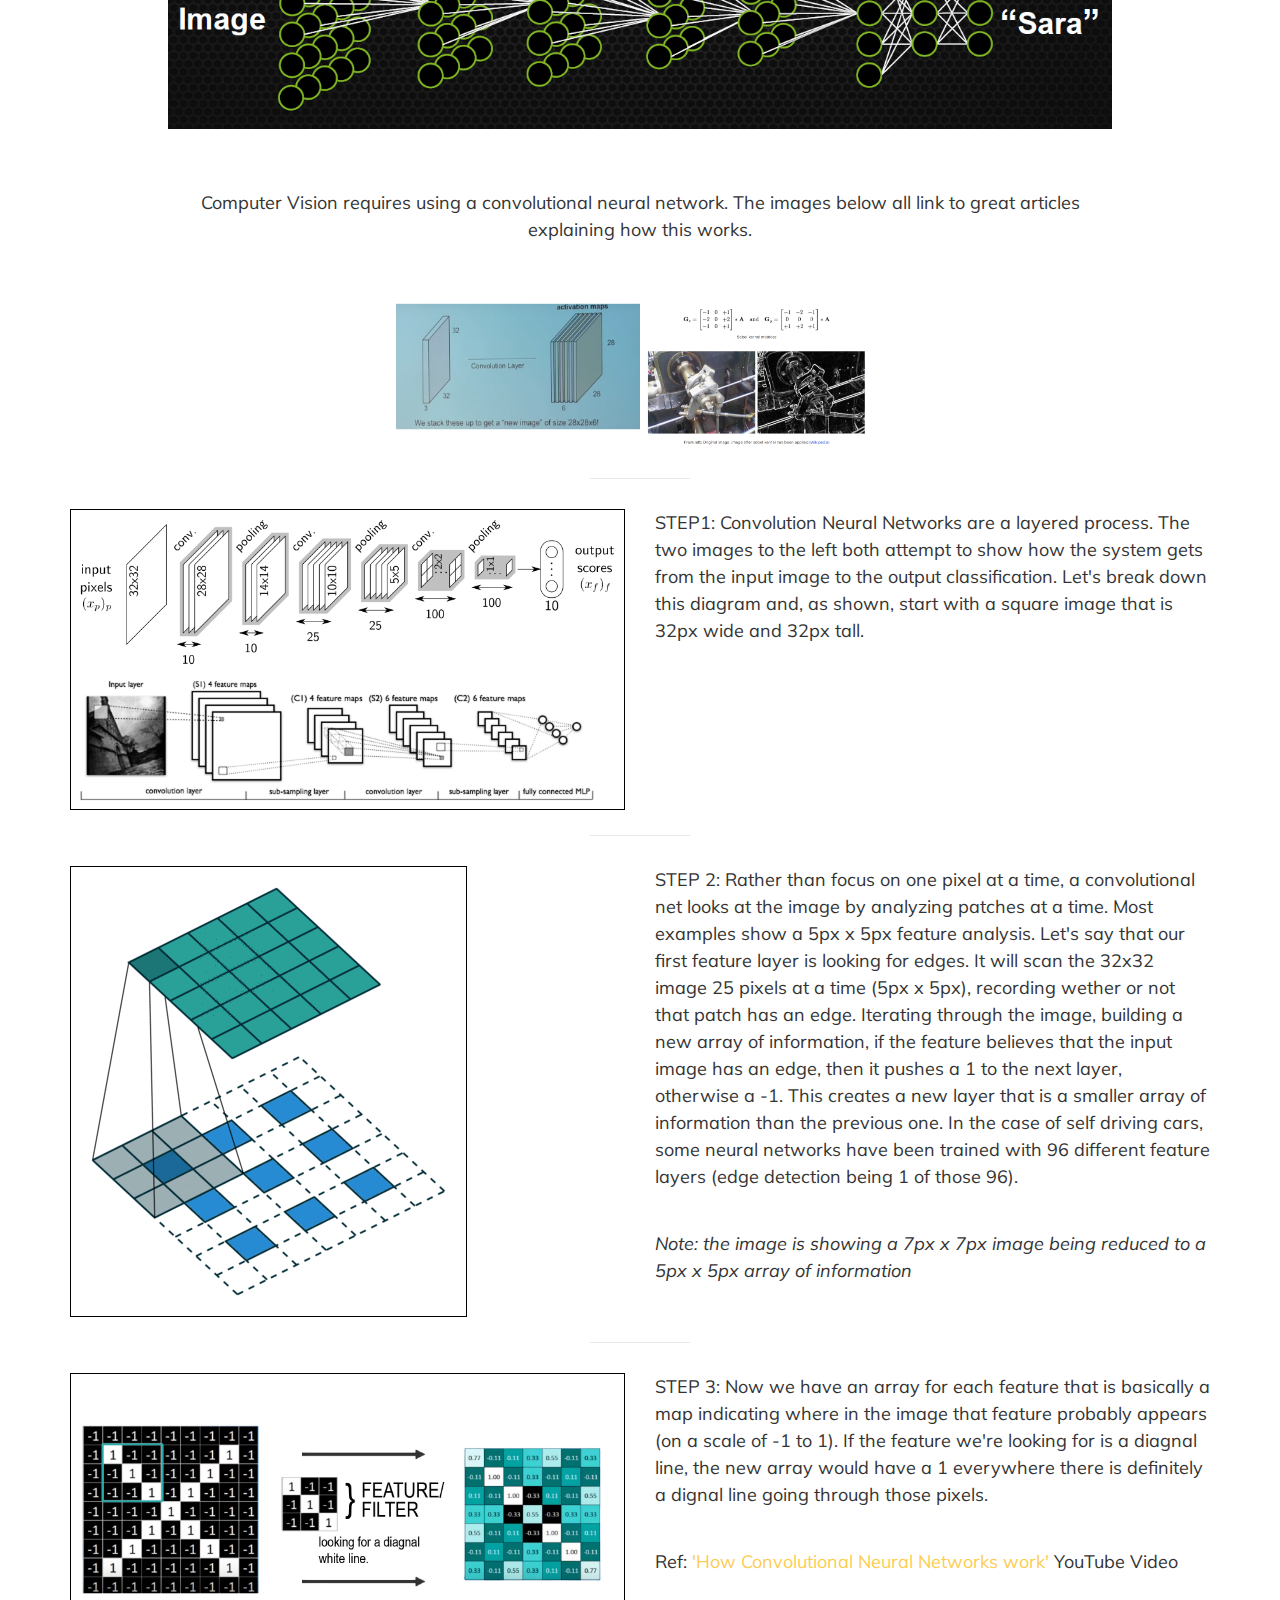
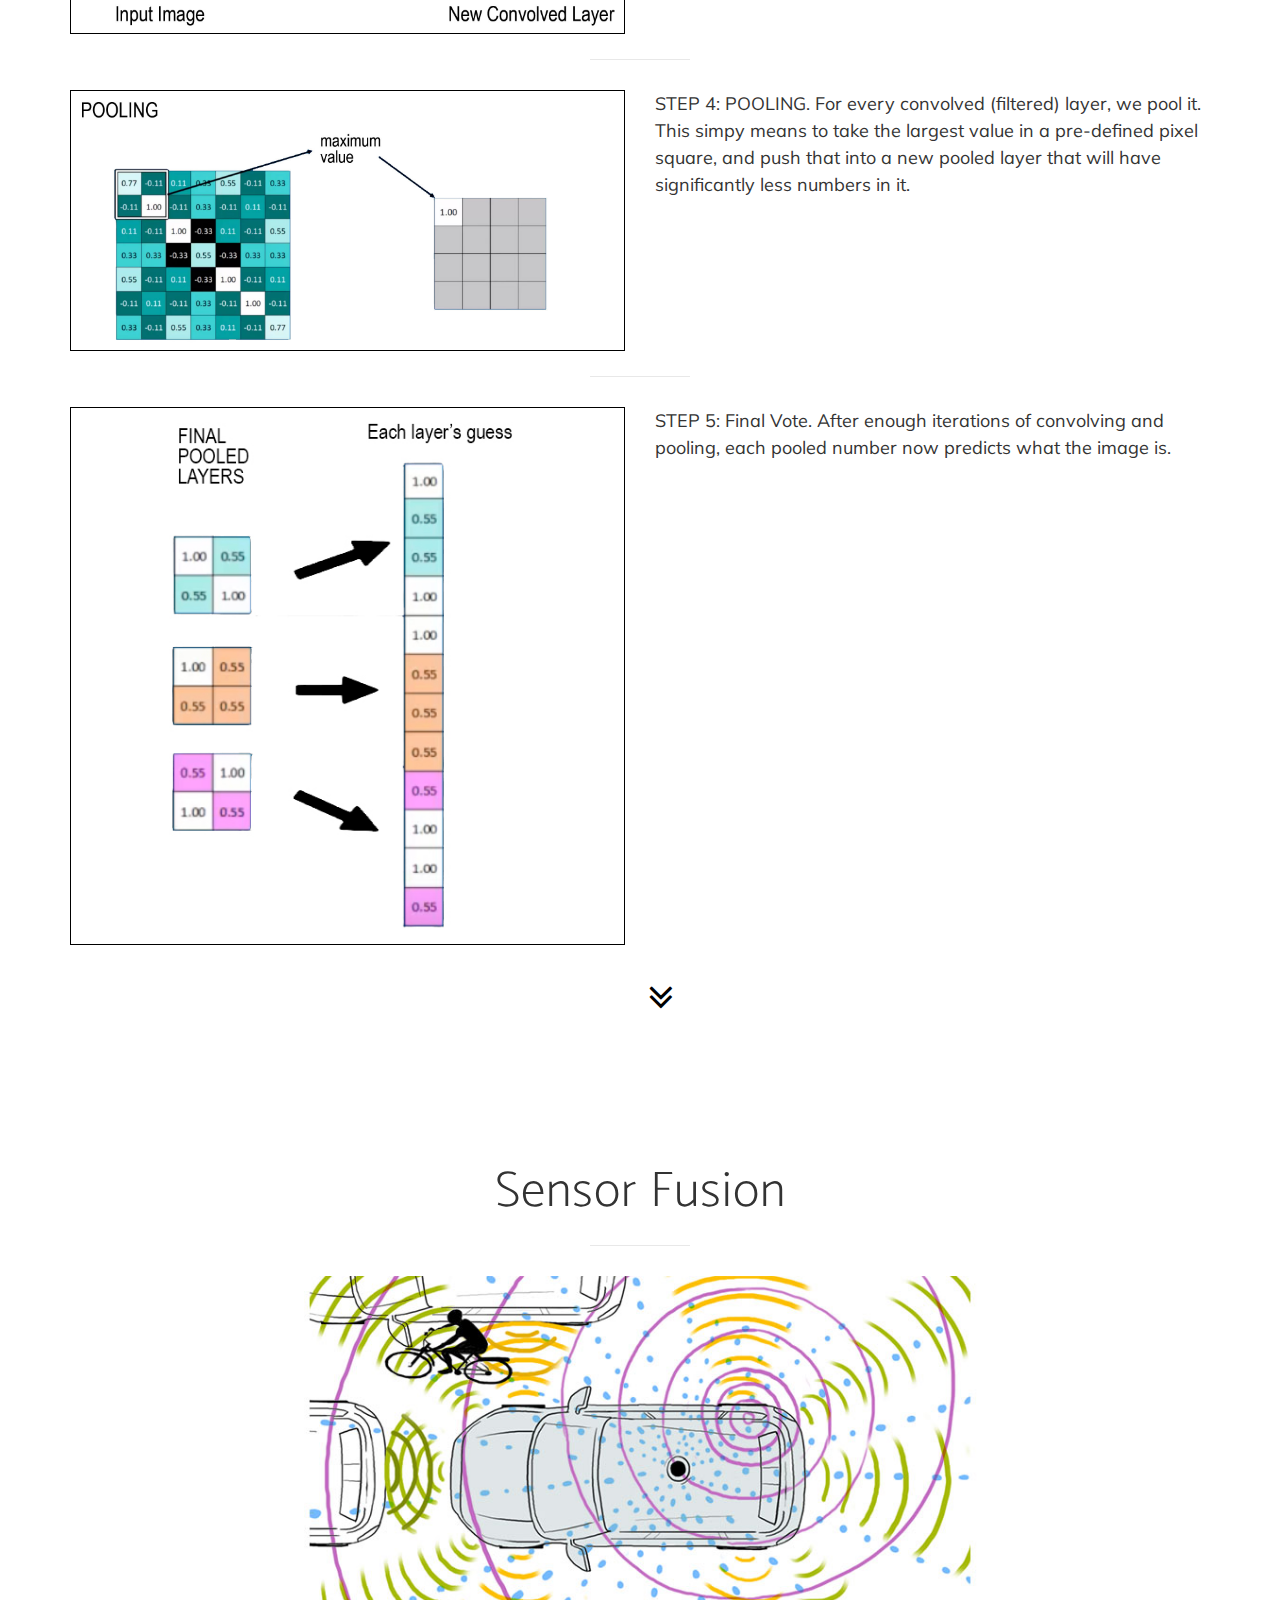
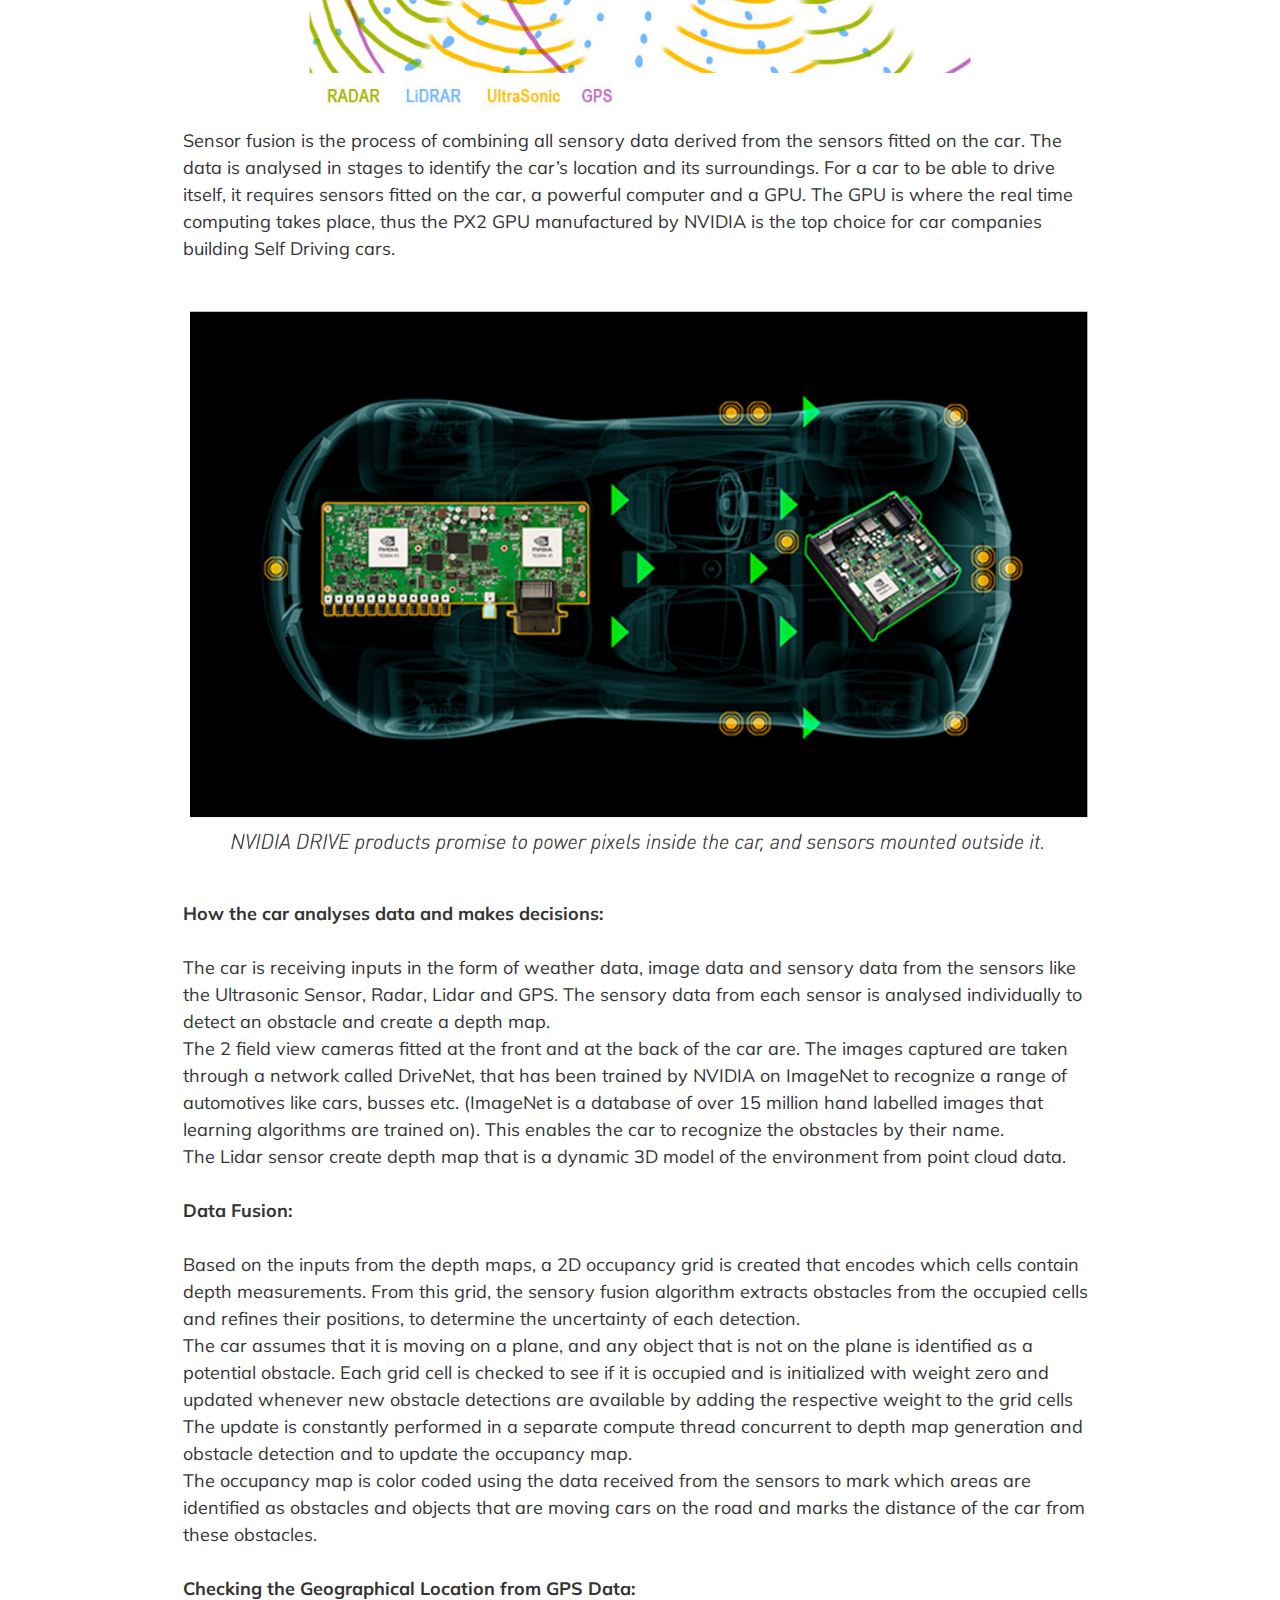
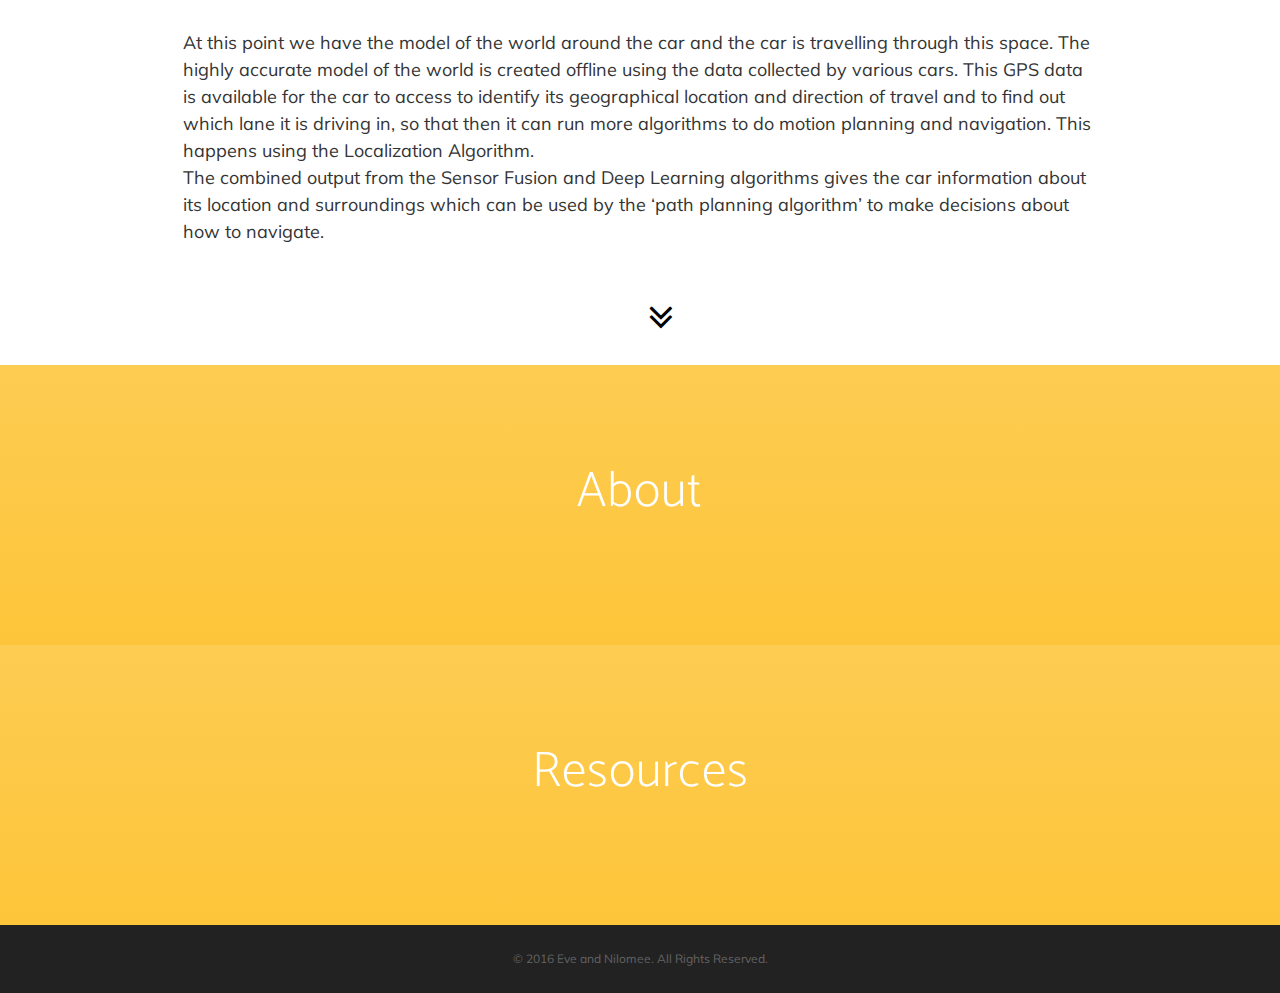
==== commit 31689986: "added training text more accuare" ====
--- a/index.html
+++ b/index.html
@@ -129,7 +129,7 @@
         <h2>Training</h2>
 
 
-        <p> For any car to be smart enough to drive safely on the road, they must be trained for thousands of hours on millions of frames of video.
+        <p> For any car to be smart enough to drive safely on the road, they must have an internal GPU that was trained for thousands of hours on millions of frames of video.
 
           All companies researching autonomous vehicles use Machine Learning to create the most comprehensive 360 3D view from the car’s perspective.
 
@@ -144,6 +144,9 @@
             were able to do this classification in only 1 month. Any other hardware would have taken a couple of years to train this neural network.
             Now, this same neural network can go beyond classification and actually detect these objects. NVIDIA calls this system CityScape and they will be sharing it. The video above shows a work-in-progress stage where it detected bounding boxes, then it learned to identify individual pixels and connect them with objects, color coding the exact pixels of each object.
           </p>
+
+          <br><br>
+          <p>Additionally, once the GPU is ready to categorize everything on the road, the cars need millions of hours of test driving. Tesla, for example, already claims that their cars have logged over 780 million miles.</p>
 
 
         </div>
@@ -642,7 +645,8 @@
   <div class="col-sm-12">
     <p>Sensor fusion is the process of combining all sensory data derived from the sensors fitted on the car. The data is analysed in stages to identify the car’s location and its surroundings. For a car to be able to drive itself, it requires sensors fitted on the car, a powerful computer and a GPU. The GPU is where the real time computing takes place, thus the PX2 GPU manufactured by NVIDIA is the top choice for car companies building Self Driving cars.</p>
 
-
+<br>
+<a href="https://blogs.nvidia.com/blog/2015/02/24/deep-learning-drive/"><img class="responsive img-responsive centered" src="img/fusion/nvidia.png" alt=""></a>
 <br><br>
 <p>
 <strong>How the car analyses data and makes decisions:</strong>
--- a/css/new-age.css
+++ b/css/new-age.css
@@ -5,6 +5,10 @@
  */
 .bordered-img{
   border: 1px black solid;
+}
+
+.centered{
+  margin: 0 auto;
 }
  #tight-grid{
    padding: 0px;
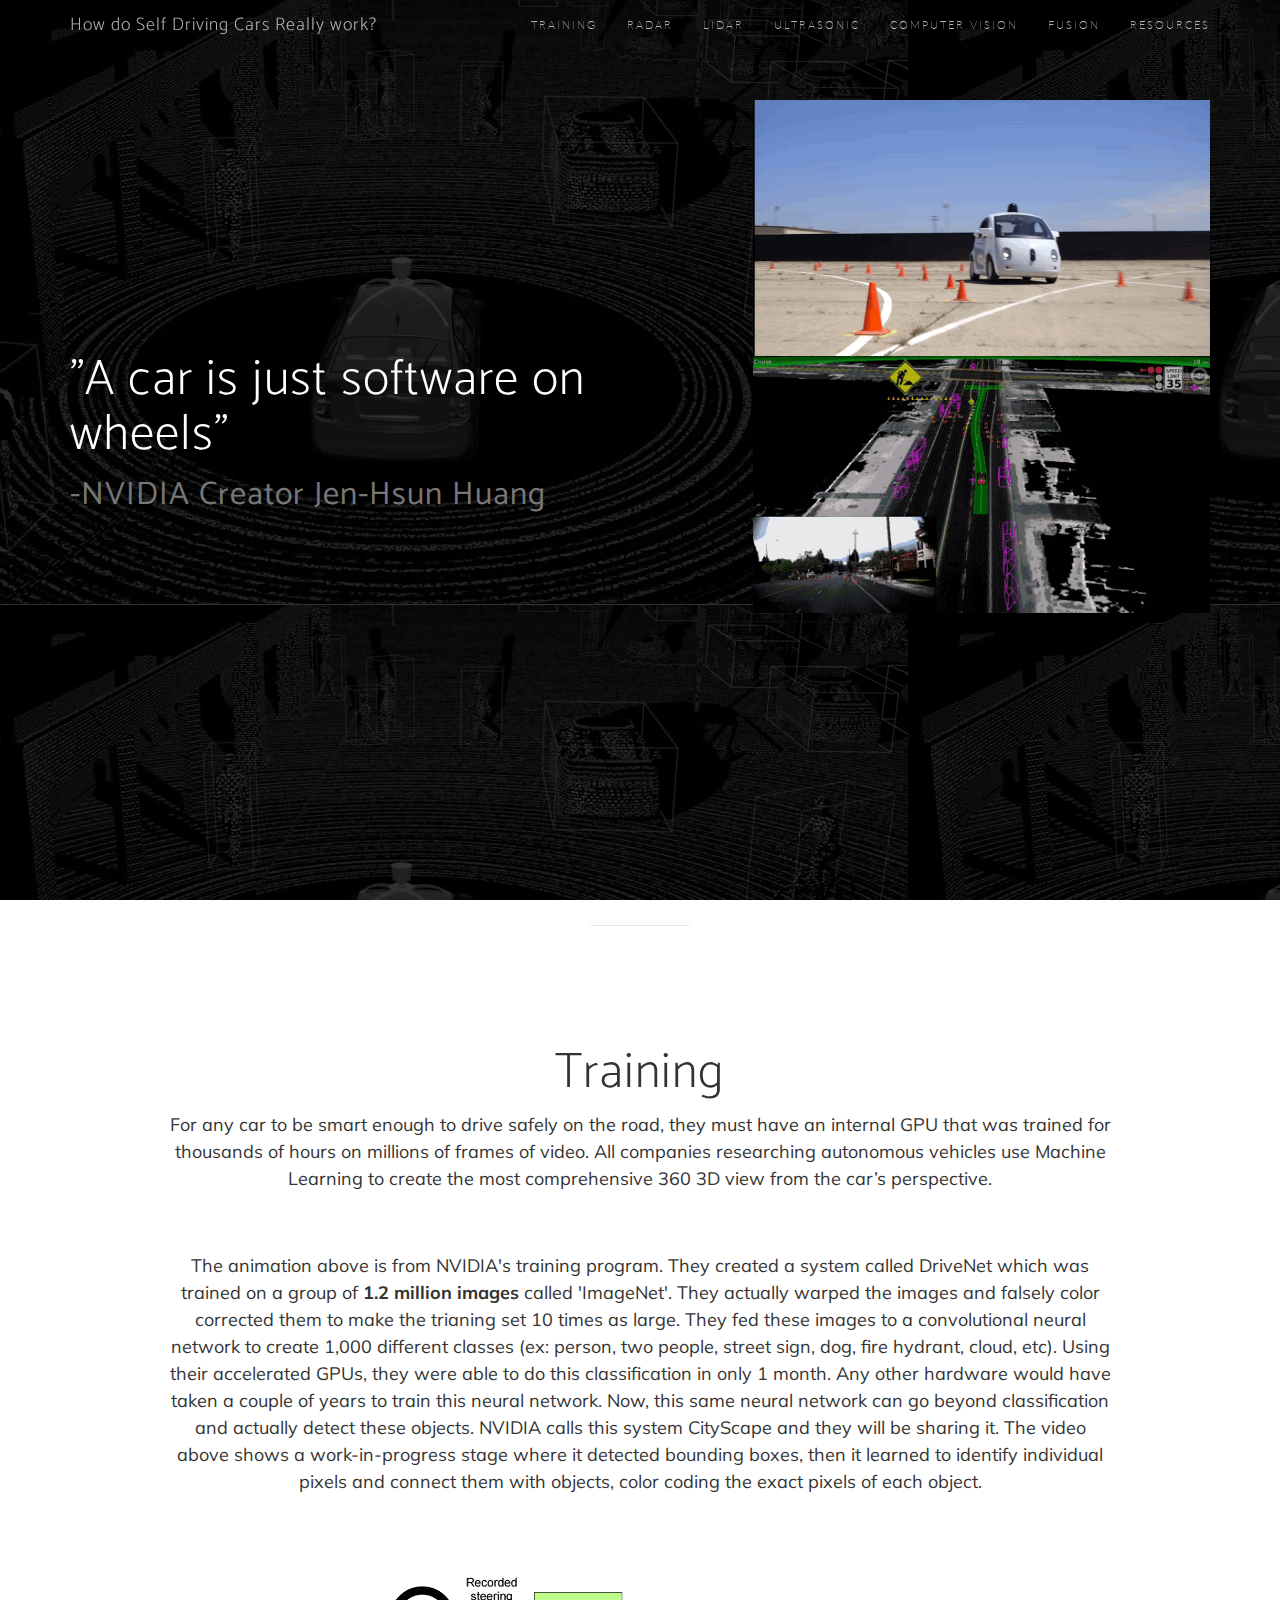
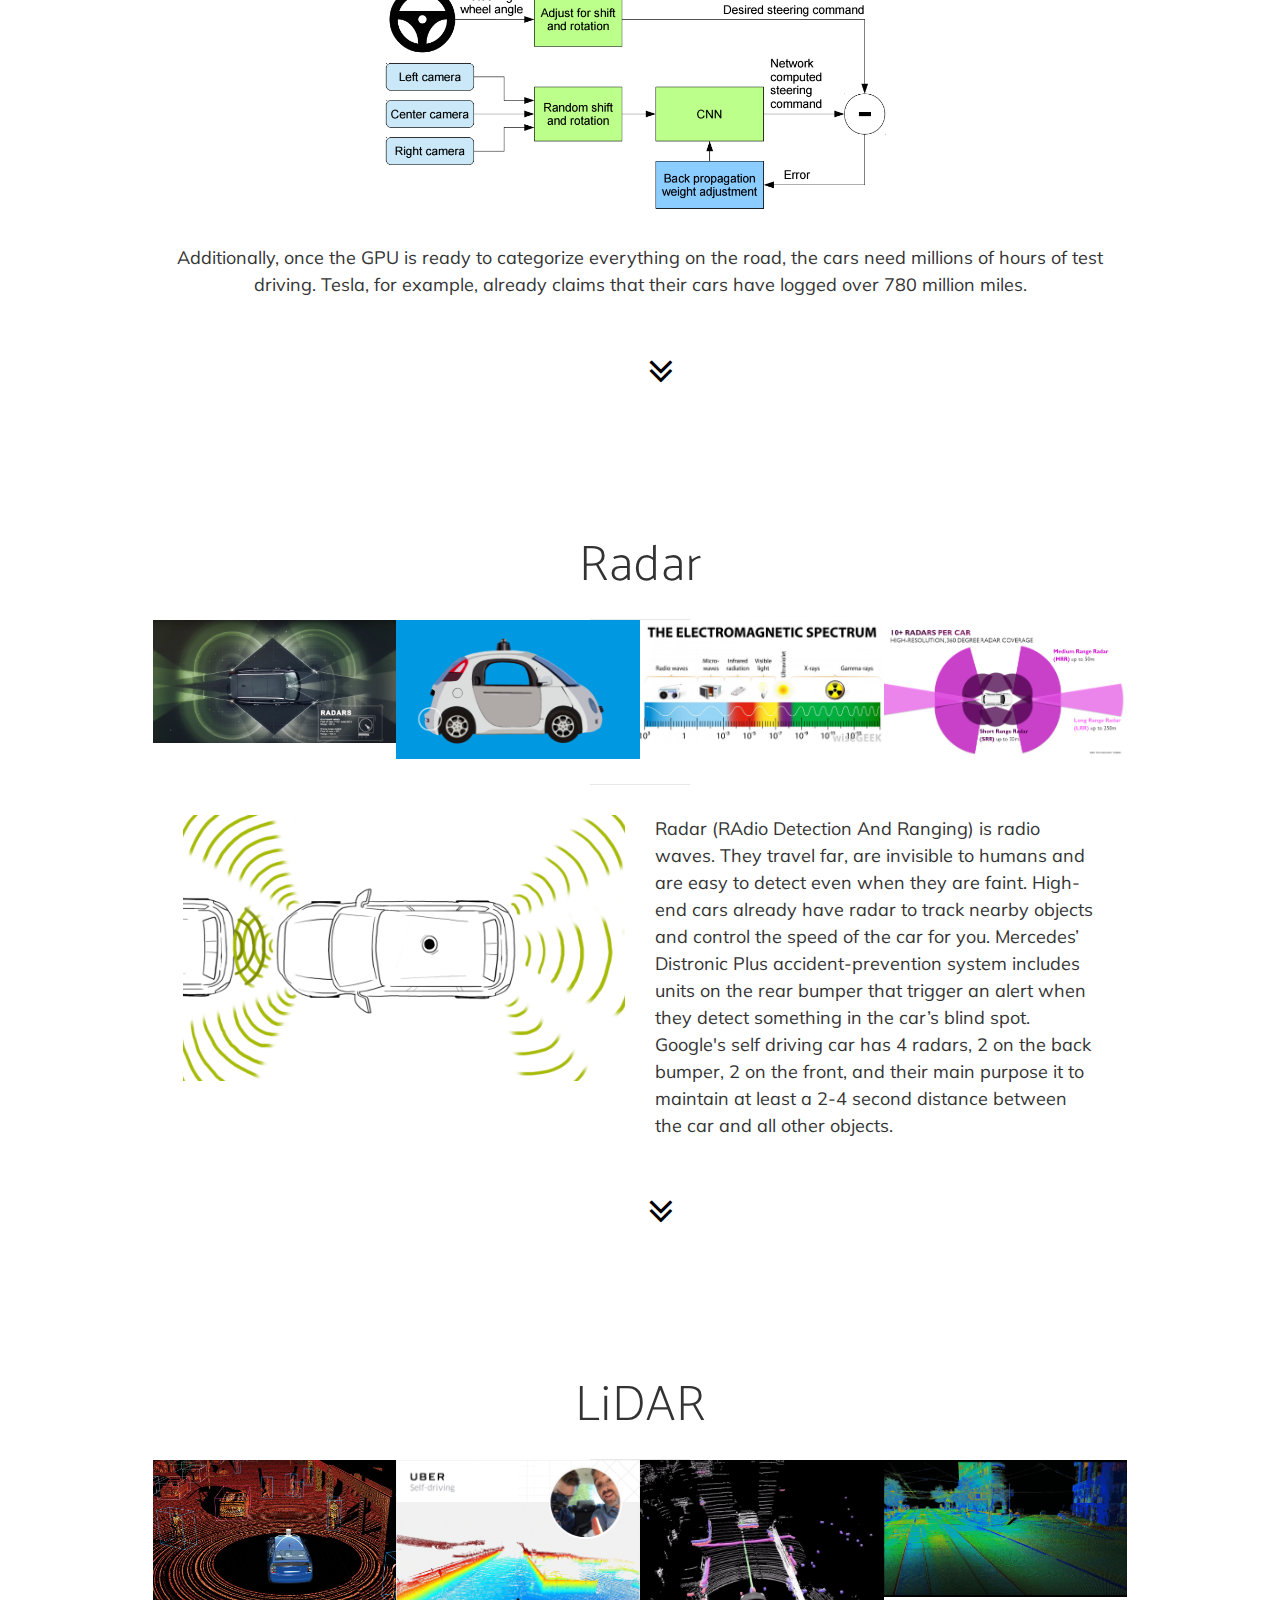
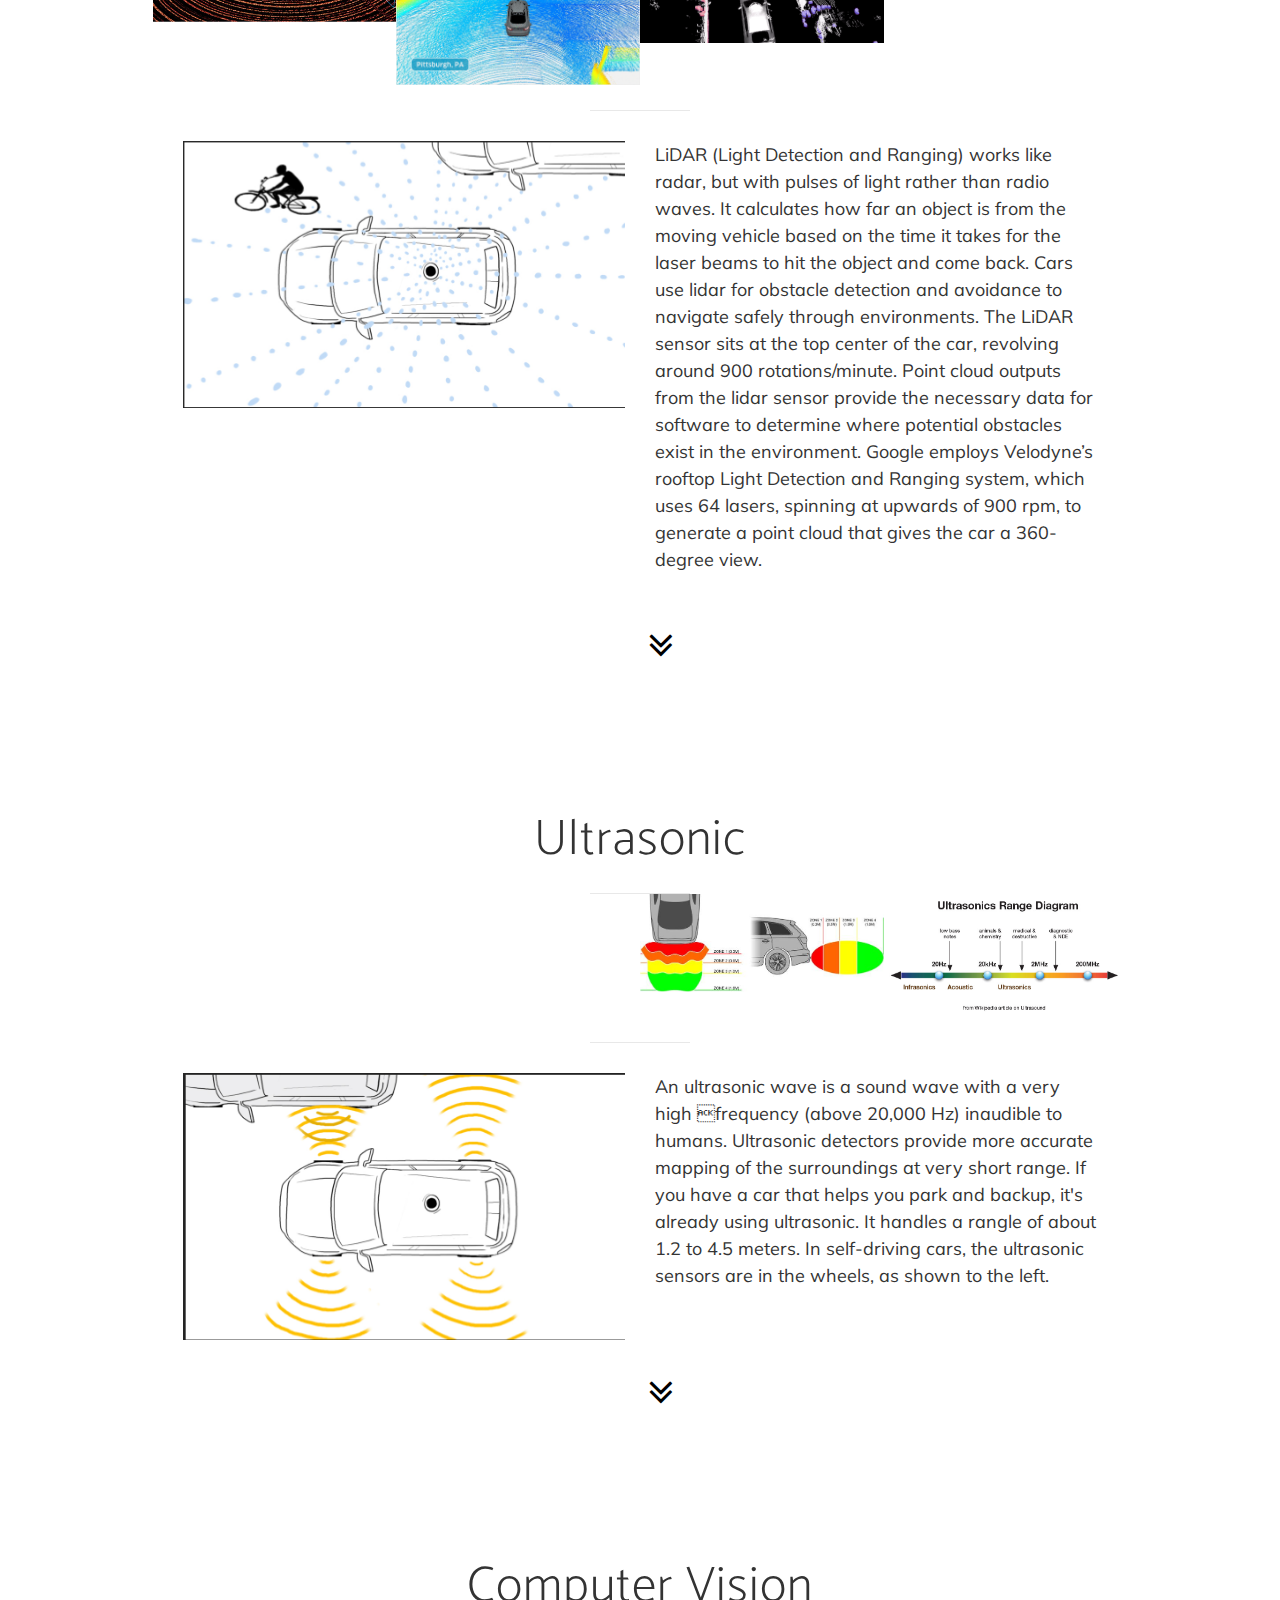
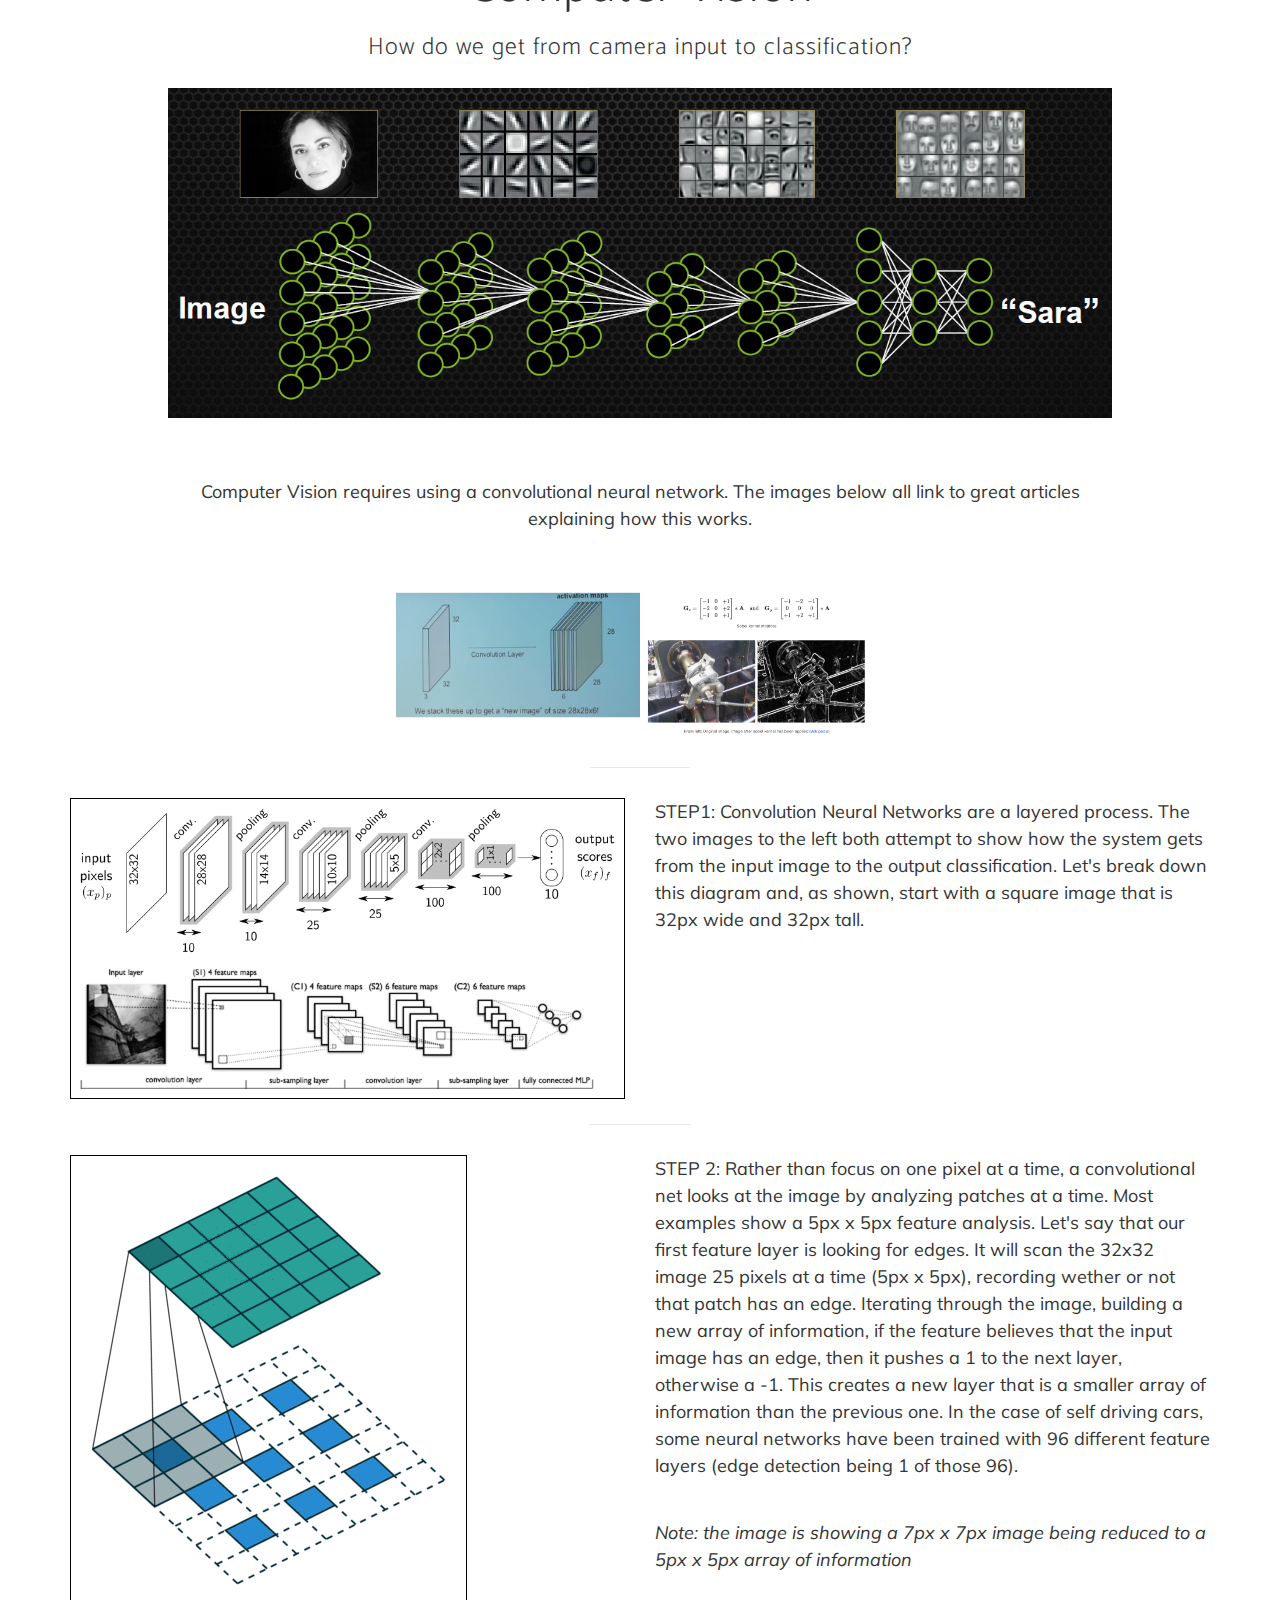
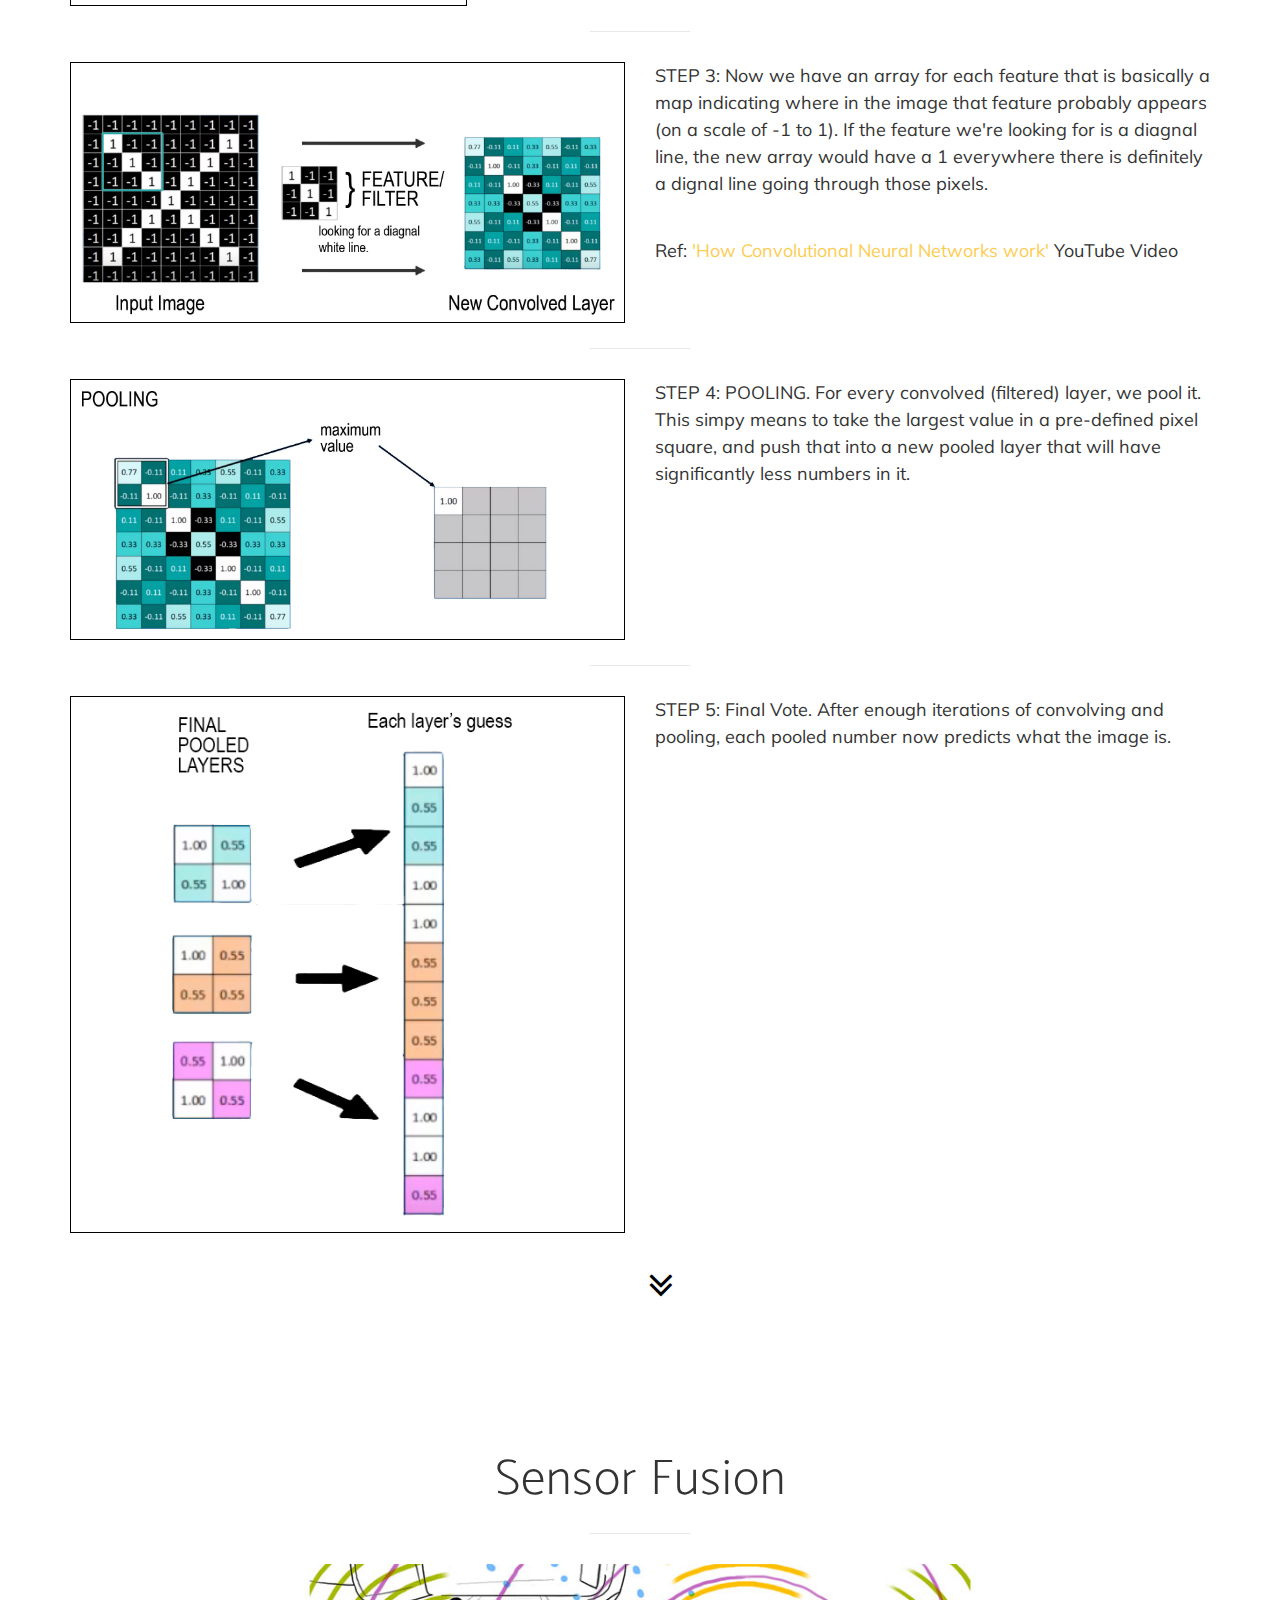
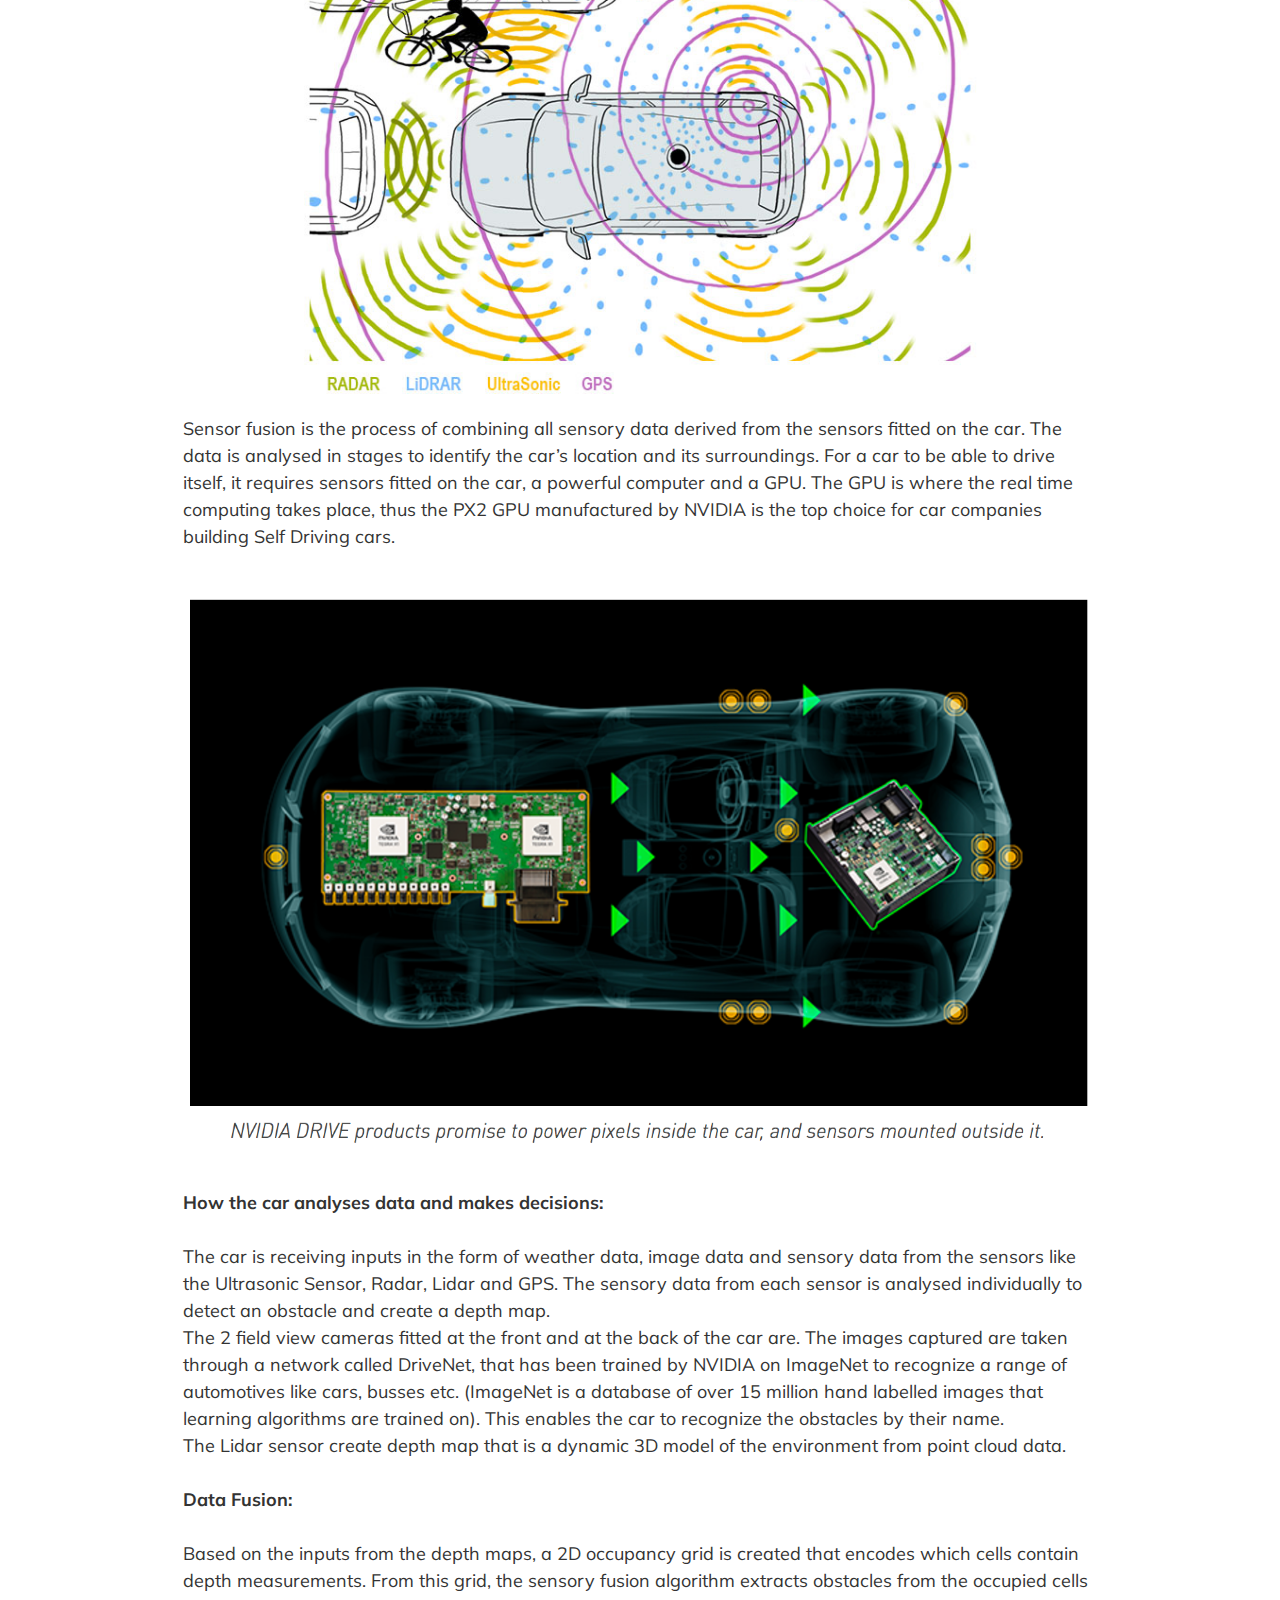
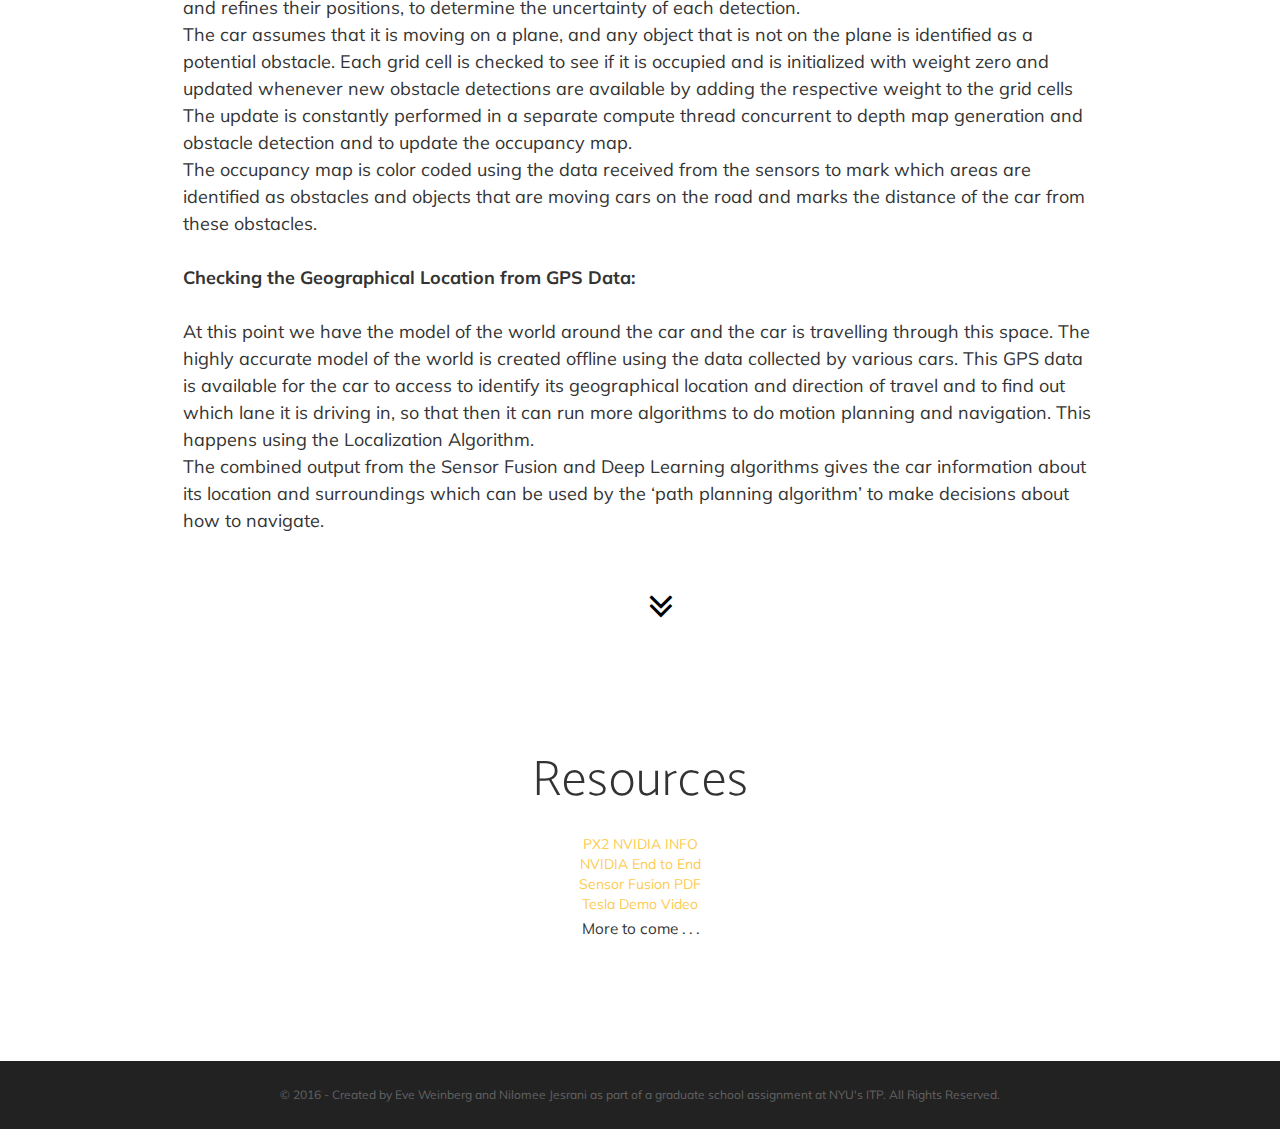
==== commit b672b795: "rigt before class" ====
--- a/index.html
+++ b/index.html
@@ -71,9 +71,9 @@
           <!-- <li>
           <a class="page-scroll" href="#contact">GPS</a>
         </li> -->
-        <li>
+        <!-- <li>
           <a class="page-scroll" href="#about">About</a>
-        </li>
+        </li> -->
         <li>
           <a class="page-scroll" href="#resources">Resources</a>
         </li>
@@ -146,6 +146,9 @@
           </p>
 
           <br><br>
+<a href="https://arxiv.org/pdf/1604.07316v1.pdf" target="_blank">
+          <img class="centered" style="width:600px" src="img/trainingB.png" alt=""></a>
+<br><br>
           <p>Additionally, once the GPU is ready to categorize everything on the road, the cars need millions of hours of test driving. Tesla, for example, already claims that their cars have logged over 780 million miles.</p>
 
 
@@ -702,22 +705,37 @@
 
 
 
-
+<!--
 <section id="about" class="contact bg-primary">
   <div class="container">
     <h2>About</h2>
 
-  </section>
-
-  <section id="resources" class="contact bg-primary">
+  </section> -->
+
+  <section id="resources" class="contact">
     <div class="container">
       <h2>Resources</h2>
 
+
+      </div>
+
+      <a href="https://www.engadget.com/2016/01/04/nvidia-drive-px2/">PX2 NVIDIA INFO</a>
+<br>
+<a href="https://arxiv.org/pdf/1604.07316v1.pdf">NVIDIA End to End</a>
+<br>
+<a href="http://www.cs.cmu.edu/~youngwoo/doc/icra-14-sensor-fusion.pdf">Sensor Fusion PDF</a>
+<br>
+<a href="https://player.vimeo.com/video/192179726">Tesla Demo Video</a>
+<br>
+<p><small>More to come . . . </small></p>
+
+
+
     </section>
 
     <footer>
       <div class="container">
-        <p>&copy; 2016 Eve and Nilomee. All Rights Reserved.</p>
+        <p>&copy; 2016 - Created by Eve Weinberg and Nilomee Jesrani as part of a graduate school assignment at NYU's ITP. All Rights Reserved.</p>
 
       </div>
     </footer>
